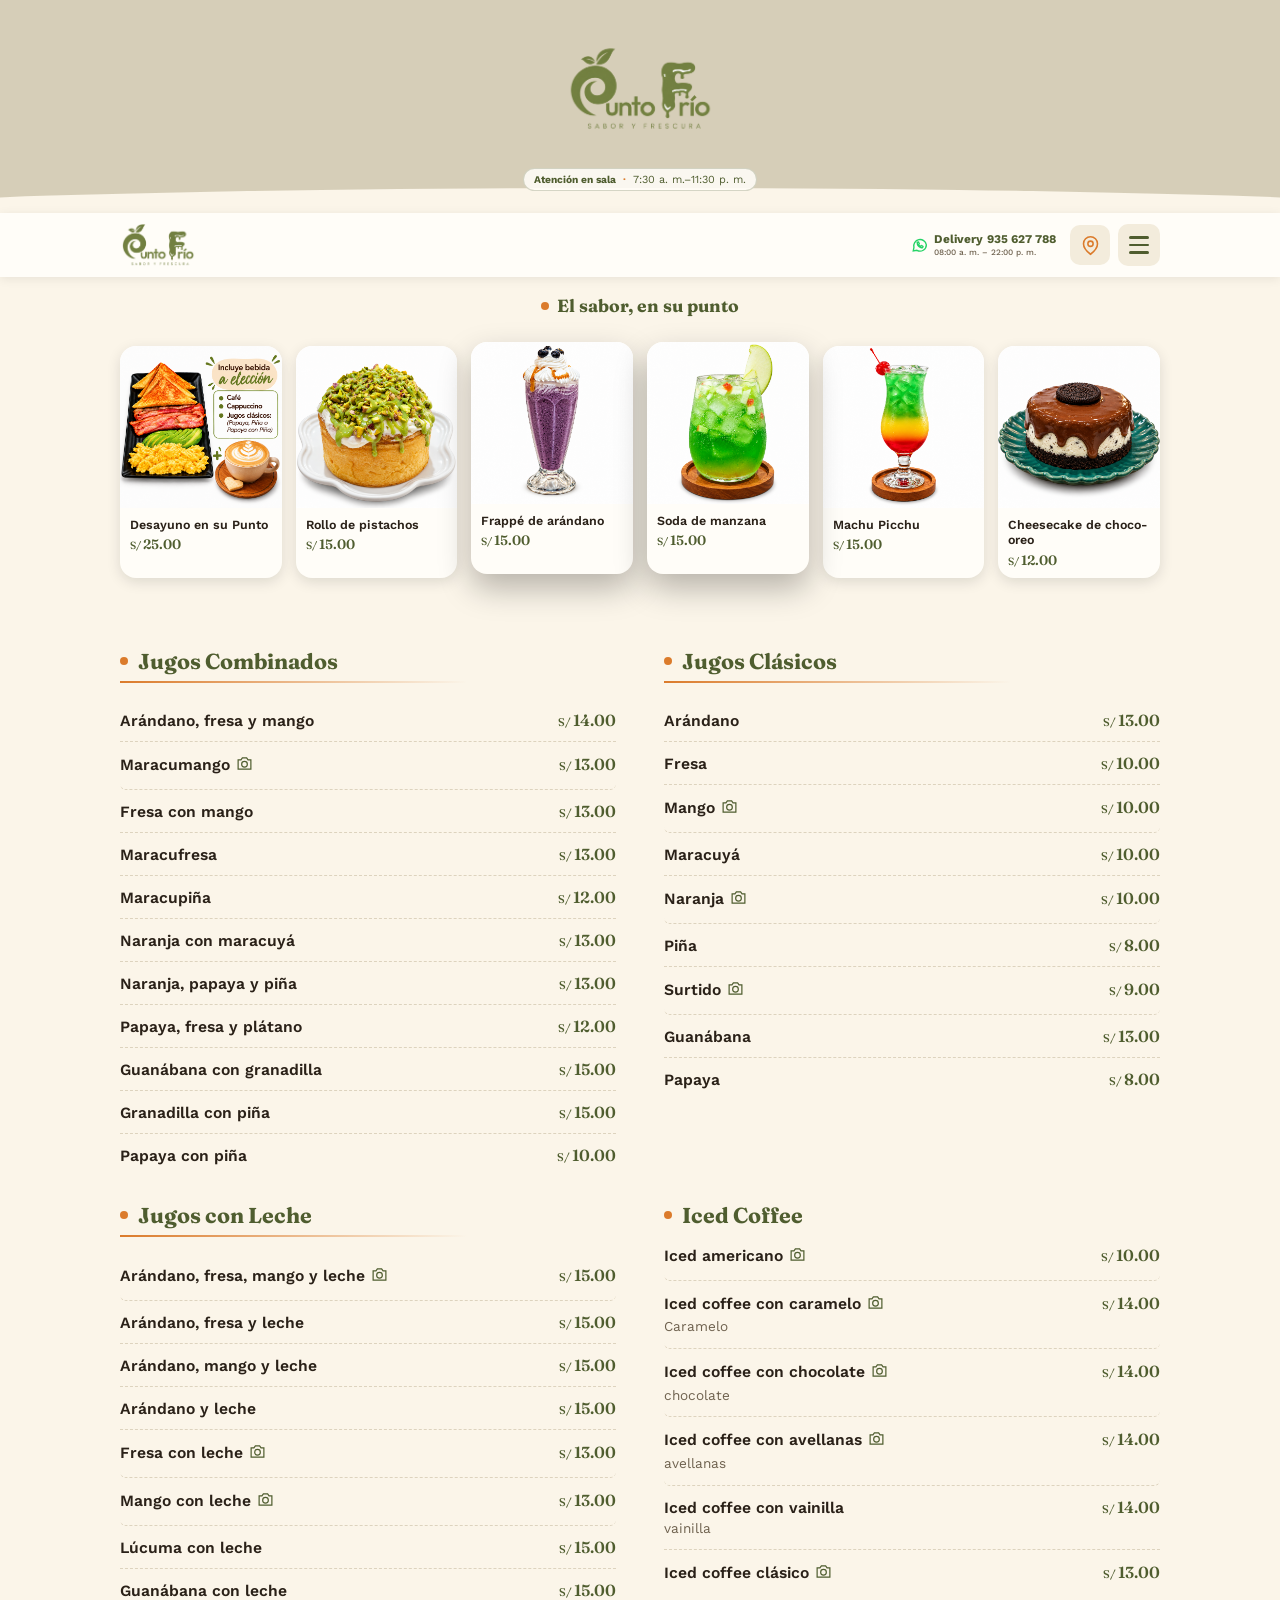
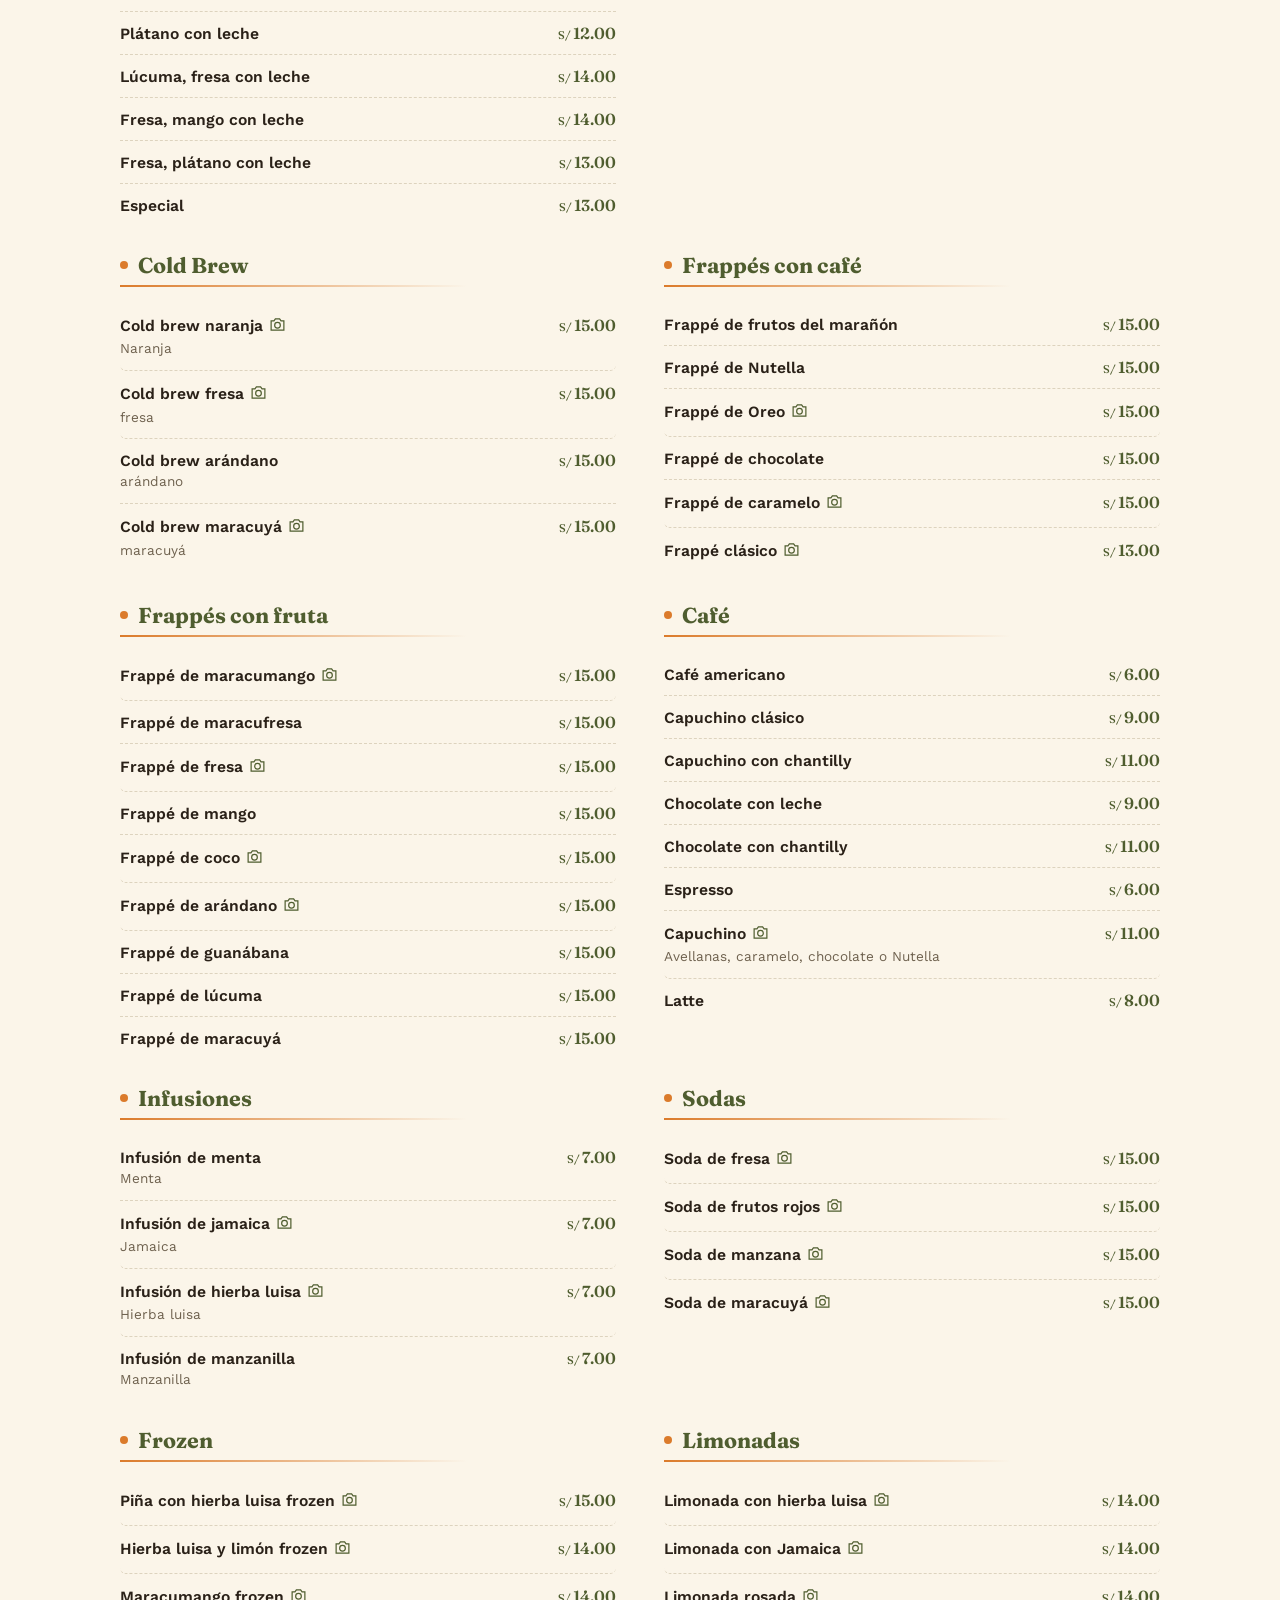
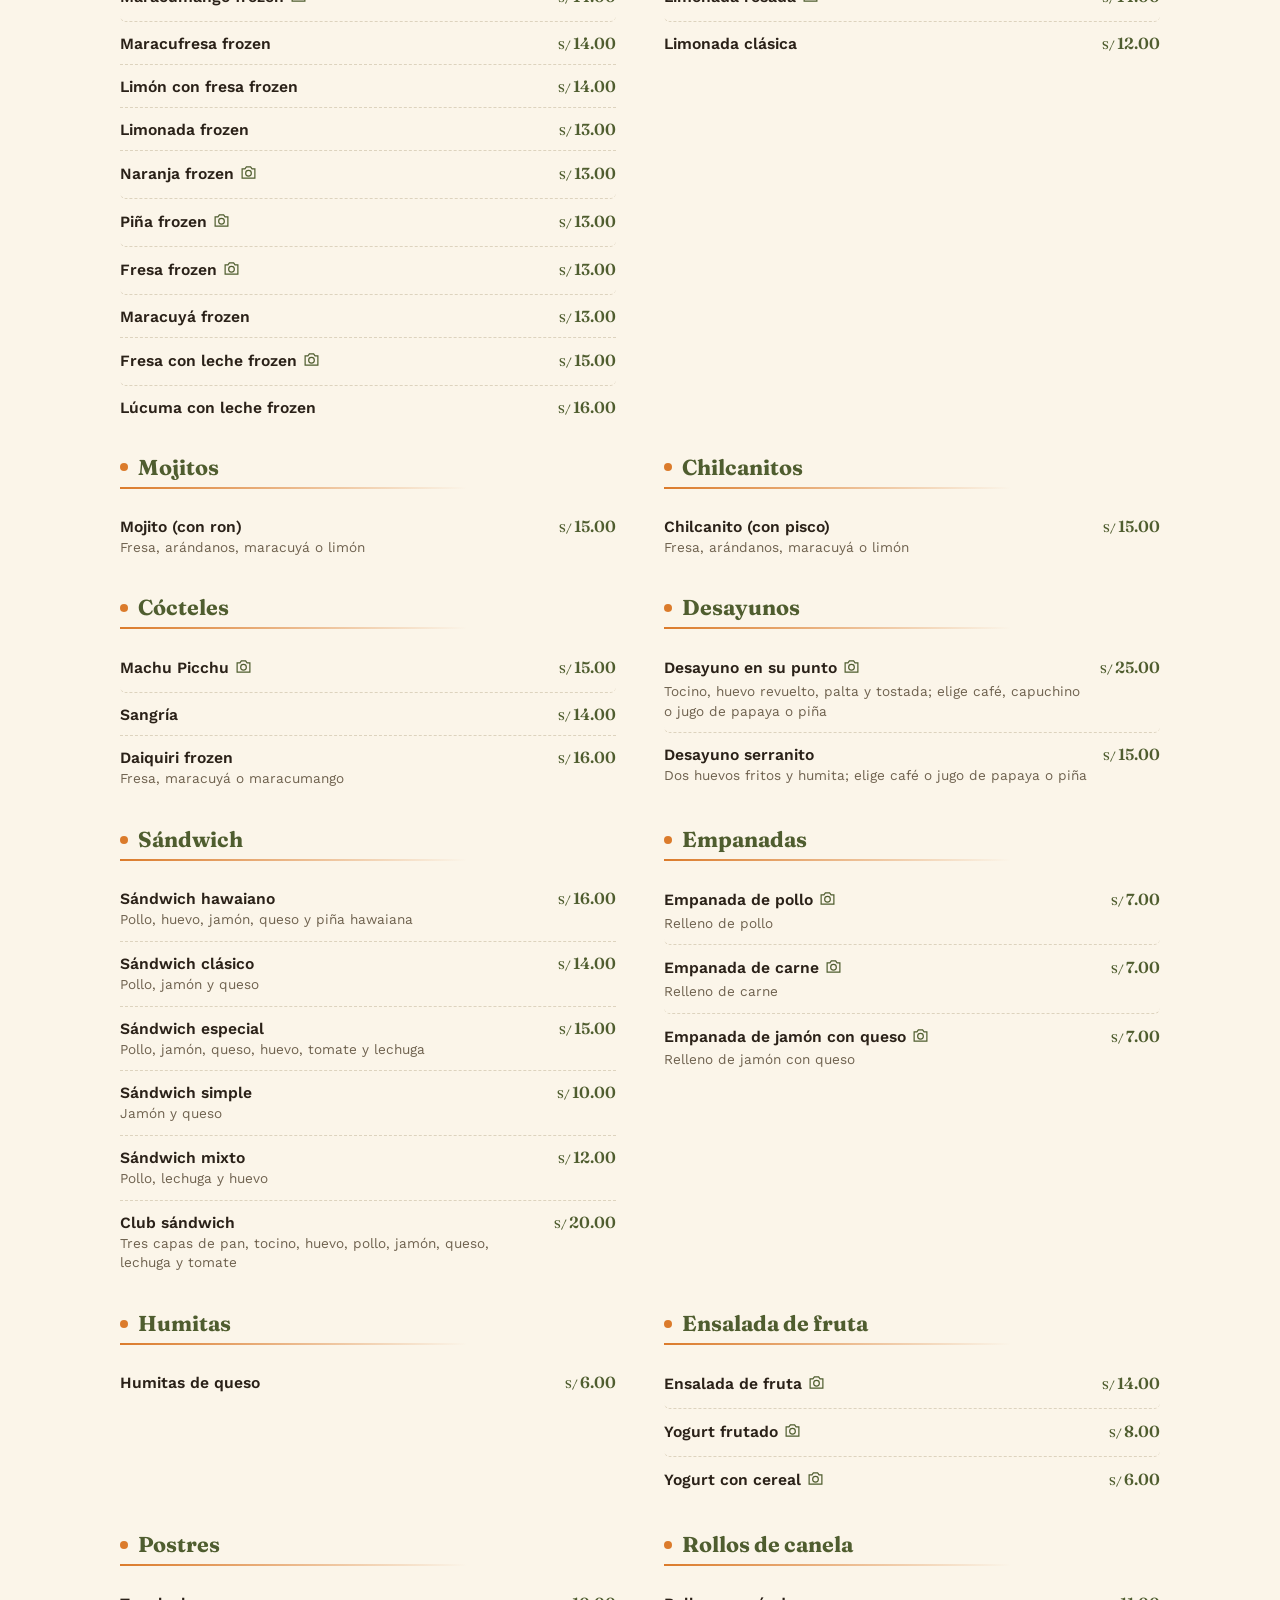
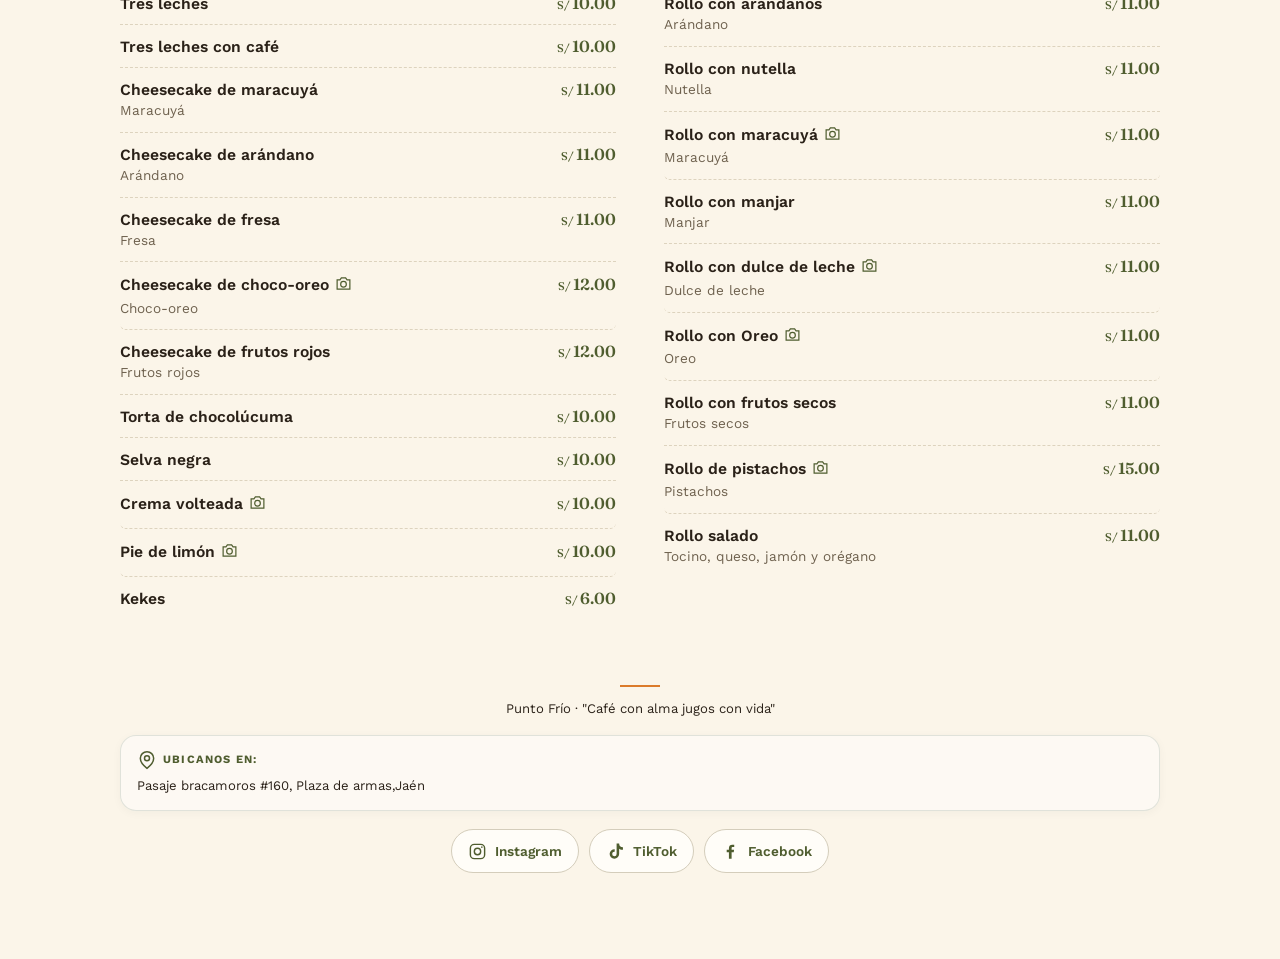
==== index.html @ b10b231e "cambios yogurt" ====
<!DOCTYPE html>
<html lang="es">
<head>
<meta charset="UTF-8">
<meta name="viewport" content="width=device-width, initial-scale=1.0">
<title>Punto Frío — Menú</title>
<link rel="preconnect" href="https://fonts.googleapis.com">
<link rel="preconnect" href="https://fonts.gstatic.com" crossorigin>
<link href="https://fonts.googleapis.com/css2?family=Fraunces:ital,opsz,wght@0,9..144,400;0,9..144,600;0,9..144,700;1,9..144,500&family=Work+Sans:wght@400;500;600;700&display=swap" rel="stylesheet">
<link rel="stylesheet" href="menu.css">
</head>
<body>

<!-- <div class="seasonal-ribbon" id="seasonalRibbon" role="status" hidden>
  <span>Octubre morado</span>
  <span>Sabores para compartir</span>
</div> -->

<div class="hero">
  <div class="hero-brand">
    <img src="LogoPuntoFrio.png" alt="Punto Frío - Sabor y frescura" style="width:min(150px,64vw);height:auto;object-fit:contain;border-radius:0;border:0;box-shadow:none;">
  </div>
  <div class="hero-meta">
    <p class="store-hours"><span class="store-hours-label">Atenci&oacute;n en sala</span><span>7:30 a. m.&ndash;11:30 p. m.</span></p>
  </div>
</div>

<div class="topbar">
  <div class="brand">
    <img src="LogoPuntoFrio.png" alt="Punto Frío" style="width:76px;height:44px;object-fit:cover;object-position:center 52%;border-radius:0;border:0;">
    
  </div>
  <div class="topbar-contact" aria-label="Contacto y ubicaci&oacute;n">
    <a class="topbar-delivery" href="https://wa.me/51935627788" target="_blank" rel="noopener noreferrer" aria-label="Contactar a Punto Fr&iacute;o por WhatsApp para delivery">
      <svg class="whatsapp-icon" viewBox="0 0 24 24" fill="none" stroke="currentColor" stroke-width="1.8" aria-hidden="true" focusable="false"><path d="M20.5 11.7a8.5 8.5 0 0 1-12.6 7.4L3 20l.9-4.7a8.5 8.5 0 1 1 16.6-3.6Z"/><path d="M8.5 8.5c.3-.6.6-.6.9-.6h.4c.2 0 .4.1.5.4l.7 1.6c.1.2.1.4-.1.6l-.5.6c-.2.2-.2.4 0 .7.5.8 1.1 1.4 1.9 1.9.2.1.4.1.6-.1l.7-.8c.2-.2.4-.2.6-.1l1.5.7c.3.1.4.3.4.5 0 .4-.2 1-.6 1.3-.4.4-1 .6-1.6.5-1-.1-2.2-.7-3.4-1.7-1-.9-1.8-2.1-2-3.1-.2-.9 0-1.8.4-2.4Z"/></svg>
      <span class="topbar-delivery-info">
        <span class="topbar-delivery-line">
          <span class="topbar-delivery-prefix">Delivery</span>
          <span>935 627 788</span>
        </span>
        <span class="topbar-delivery-hours">08:00 a. m. &ndash; 22:00 p. m.</span>
      </span>
    </a>
    <a class="topbar-location" href="https://maps.app.goo.gl/sq9azFtNWfjnHmBv8" target="_blank" rel="noopener noreferrer" aria-label="Abrir ubicaci&oacute;n de Punto Fr&iacute;o en Google Maps" title="Ver ubicaci&oacute;n">
      <svg viewBox="0 0 24 24" fill="none" stroke="currentColor" stroke-width="1.8" aria-hidden="true" focusable="false"><path d="M20 10c0 6-8 12-8 12S4 16 4 10a8 8 0 1 1 16 0Z"/><circle cx="12" cy="10" r="3"/></svg>
    </a>
  </div>
  <button class="hamburger" id="hamburgerBtn" aria-label="Abrir menú de categorías" aria-expanded="false" aria-controls="menuDrawer">
    <span></span><span></span><span></span>
  </button>
</div>

<div class="menu-overlay" id="menuOverlay"></div>

<aside class="menu-drawer" id="menuDrawer" role="dialog" aria-modal="true" aria-label="Categorías" inert>
  <div class="menu-drawer-head">
    <span>Categorías</span>
    <button id="closeDrawerBtn" aria-label="Cerrar menú">&times;</button>
  </div>
  <nav id="catnav">
    <div class="group-label">Bebidas</div>
    <a href="#jugos-combinados">Jugos Combinados</a>
    <a href="#jugos-clasicos">Jugos Clásicos</a>
    <a href="#jugos-leche">Jugos con Leche</a>
    <a href="#iced-coffee">Iced Coffee</a>
    <a href="#cold-brew">Cold Brew</a>
    <a href="#frappes-cafe">Frappés con café</a>
    <a href="#frappes-fruta">Frappés con fruta</a>
    <a href="#cafe">Café</a>
    <a href="#infusiones">Infusiones</a>
    <a href="#sodas">Sodas</a>
    <a href="#frozen">Frozen</a>
    <a href="#limonadas">Limonadas</a>
    <a href="#mojitos">Mojitos</a>
    <a href="#chilcanitos">Chilcanitos</a>
    <a href="#cocteles">Cócteles</a>
    <div class="group-label">Comida</div>
    <a href="#desayunos">Desayunos</a>
    <a href="#sandwich">Sándwich</a>
    <a href="#empanadas">Empanadas</a>
    <a href="#humitas">Humitas</a>
    <a href="#ensaladas">Ensalada de fruta</a>
    <div class="group-label">Dulces</div>
    <a href="#postres">Postres</a>
    <a href="#rollos">Rollos de canela</a>
  </nav>
</aside>
<!-- Carrusel -->
<section class="carousel-section" aria-label="Recomendados">
  <h2>El sabor, en su punto</h2>
  <div class="carousel">
    <div class="carousel-track" id="recoTrack">
      <!-- Desayunos -->
      <a class="carousel-card" href="#desayunos">
        <img src="./img/desayuno/desayuno_punto.png" alt="Desayuno en su Punto">
        <div class="carousel-card-info">
          <div class="carousel-card-name">Desayuno en su Punto</div>
          <div class="carousel-card-price">25.00</div>
        </div>
      </a>
      <!-- Rollos -->
      <a class="carousel-card" href="#rollos">
        <img src="./img/rollos/rollito_pistacho.png" alt="Rollo de pistachos">
        <div class="carousel-card-info">
          <div class="carousel-card-name">Rollo de pistachos</div>
          <div class="carousel-card-price">15.00</div>
        </div>
      </a>
      <!-- Frappes -->
      <a class="carousel-card" href="#frappes-fruta">
        <img src="./img/frappe_fruta/frappe_arandano.png" alt="Frappé de arándano">
        <div class="carousel-card-info">
          <div class="carousel-card-name">Frappé de arándano</div>
          <div class="carousel-card-price">15.00</div>
        </div>
      </a>
      <!-- Sodas -->
      <a class="carousel-card" href="#sodas">
        <img src="./img/sodas/soda_manzana.png" alt="Soda de manzana">
        <div class="carousel-card-info">
          <div class="carousel-card-name">Soda de manzana</div>
          <div class="carousel-card-price">15.00</div>
        </div>
      </a>

      <!-- Cocteles -->
      <a class="carousel-card" href="#cocteles">
        <img src="./img/cocteles/machu_picchu.png" alt="Machu Picchu">
        <div class="carousel-card-info">
          <div class="carousel-card-name">Machu Picchu</div>
          <div class="carousel-card-price">15.00</div>
        </div>
      </a>
      <!-- Hamburguesas -->
      <!-- <a class="carousel-card" href="#hamburguesas">
        <img src="./img/hamburguesas/hamburguesa_royal.png" alt="Hamburguesa Royal">
        <div class="carousel-card-info">
          <div class="carousel-card-name">Hamburguesa Royal</div>
          <div class="carousel-card-price">12.00</div>
        </div>
      </a> -->
      <!-- Postres -->
      <a class="carousel-card" href="#postres">
        <img src="./img/postres/cheesecake_choco_oreo.png" alt="Cheesecake de choco-oreo">
        <div class="carousel-card-info">
          <div class="carousel-card-name">Cheesecake de choco-oreo</div>
          <div class="carousel-card-price">12.00</div>
        </div>
      </a>
    </div>
    <div class="carousel-dots" id="recoDots"></div>
  </div>
</section>

<main>

<section class="category" id="jugos-combinados">
  <h2>Jugos Combinados</h2>
  <div class="divider"></div>
  <div class="item">
    <div class="item-info"><div class="item-name">Arándano, fresa y mango</div></div>
    <div class="item-price">14.00</div>
  </div>
  <div class="item item-preview" data-images="img/jugos_combinados/maracumango.png">
    <div class="item-info"><div class="item-name">Maracumango</div></div>
    <div class="item-price">13.00</div>
  </div>
  <div class="item">
    <div class="item-info"><div class="item-name">Fresa con mango</div></div>
    <div class="item-price">13.00</div>
  </div>
  <div class="item">
    <div class="item-info"><div class="item-name">Maracufresa</div></div>
    <div class="item-price">13.00</div>
  </div>
  <div class="item">
    <div class="item-info"><div class="item-name">Maracupiña</div></div>
    <div class="item-price">12.00</div>
  </div>
  <div class="item">
    <div class="item-info"><div class="item-name">Naranja con maracuyá</div></div>
    <div class="item-price">13.00</div>
  </div>
  <div class="item">
    <div class="item-info"><div class="item-name">Naranja, papaya y piña</div></div>
    <div class="item-price">13.00</div>
  </div>
  <div class="item">
    <div class="item-info"><div class="item-name">Papaya, fresa y plátano</div></div>
    <div class="item-price">12.00</div>
  </div>
  <div class="item">
    <div class="item-info"><div class="item-name">Guanábana con granadilla</div></div>
    <div class="item-price">15.00</div>
  </div>
  <div class="item">
    <div class="item-info"><div class="item-name">Granadilla con piña</div></div>
    <div class="item-price">15.00</div>
  </div>
  <div class="item">
    <div class="item-info"><div class="item-name">Papaya con piña</div></div>
    <div class="item-price">10.00</div>
  </div>
</section>

<section class="category" id="jugos-clasicos">
  <h2>Jugos Clásicos</h2>
  <div class="divider"></div>
  <div class="item">
    <div class="item-info"><div class="item-name">Arándano</div></div>
    <div class="item-price">13.00</div>
  </div>
  <div class="item">
    <div class="item-info"><div class="item-name">Fresa</div></div>
    <div class="item-price">10.00</div>
  </div>
  <div class="item item-preview" data-images="img/jugos_clasicos/mango.png">
    <div class="item-info"><div class="item-name">Mango</div></div>
    <div class="item-price">10.00</div>
  </div>
  <div class="item">
    <div class="item-info"><div class="item-name">Maracuyá</div></div>
    <div class="item-price">10.00</div>
  </div>
  <div class="item item-preview" data-images="img/jugos_clasicos/naranja.png">
    <div class="item-info"><div class="item-name">Naranja</div></div>
    <div class="item-price">10.00</div>
  </div>
  <div class="item">
    <div class="item-info"><div class="item-name">Piña</div></div>
    <div class="item-price">8.00</div>
  </div>
  <div class="item item-preview" data-images="img/jugos_clasicos/surtido.png">
    <div class="item-info"><div class="item-name">Surtido</div></div>
    <div class="item-price">9.00</div>
  </div>
  <div class="item">
    <div class="item-info"><div class="item-name">Guanábana</div></div>
    <div class="item-price">13.00</div>
  </div>
  <div class="item">
    <div class="item-info"><div class="item-name">Papaya</div></div>
    <div class="item-price">8.00</div>
  </div>
</section>

<section class="category" id="jugos-leche">
  <h2>Jugos con Leche</h2>
  <div class="divider"></div>
  <div class="item item-preview" data-images="img/jugos_leche/arandano_fresa_mango_leche.png">
    <div class="item-info"><div class="item-name">Arándano, fresa, mango y leche</div></div>
    <div class="item-price">15.00</div>
  </div>
  <div class="item">
    <div class="item-info"><div class="item-name">Arándano, fresa y leche</div></div>
    <div class="item-price">15.00</div>
  </div>
  <div class="item">
    <div class="item-info"><div class="item-name">Arándano, mango y leche</div></div>
    <div class="item-price">15.00</div>
  </div>
  <div class="item">
    <div class="item-info"><div class="item-name">Arándano y leche</div></div>
    <div class="item-price">15.00</div>
  </div>
  <div class="item item-preview" data-images="img/jugos_leche/fresa_leche.png">
    <div class="item-info"><div class="item-name">Fresa con leche</div></div>
    <div class="item-price">13.00</div>
  </div>
  <div class="item item-preview" data-images="img/jugos_leche/mango_leche.png">
    <div class="item-info"><div class="item-name">Mango con leche</div></div>
    <div class="item-price">13.00</div>
  </div>
  <div class="item">
    <div class="item-info"><div class="item-name">Lúcuma con leche</div></div>
    <div class="item-price">15.00</div>
  </div>
  <div class="item">
    <div class="item-info"><div class="item-name">Guanábana con leche</div></div>
    <div class="item-price">15.00</div>
  </div>
  <div class="item">
    <div class="item-info"><div class="item-name">Plátano con leche</div></div>
    <div class="item-price">12.00</div>
  </div>
  <div class="item">
    <div class="item-info"><div class="item-name">Lúcuma, fresa con leche</div></div>
    <div class="item-price">14.00</div>
  </div>
  <div class="item">
    <div class="item-info"><div class="item-name">Fresa, mango con leche</div></div>
    <div class="item-price">14.00</div>
  </div>
  <div class="item">
    <div class="item-info"><div class="item-name">Fresa, plátano con leche</div></div>
    <div class="item-price">13.00</div>
  </div>
  <div class="item">
    <div class="item-info"><div class="item-name">Especial</div></div>
    <div class="item-price">13.00</div>
  </div>
</section>

<section class="category" id="iced-coffee">
  <h2>Iced Coffee</h2>
  <div class="item item-preview" data-images="img/iced_coffe/iced_americano.png">
    <div class="item-info"><div class="item-name">Iced americano</div></div>
    <div class="item-price">10.00</div>
  </div>
  <div class="item item-preview" data-images="img/iced_coffe/iced_caramelo.png">
    <div class="item-info"><div class="item-name">Iced coffee con caramelo</div><div class="item-desc">Caramelo</div></div>
    <div class="item-price">14.00</div>
  </div>
  <div class="item item-preview active" data-images="img/iced_coffe/iced_chocolate.png">
    <div class="item-info"><div class="item-name">Iced coffee con chocolate</div><div class="item-desc">chocolate</div></div>
    <div class="item-price">14.00</div>
  </div>
  <div class="item item-preview" data-images="img/iced_coffe/iced_coffe_avellanas.png">
    <div class="item-info"><div class="item-name">Iced coffee con avellanas</div><div class="item-desc">avellanas</div></div>
    <div class="item-price">14.00</div>
  </div>
  <div class="item">
    <div class="item-info"><div class="item-name">Iced coffee con vainilla</div><div class="item-desc">vainilla</div></div>
    <div class="item-price">14.00</div>
  </div>
  <div class="item item-preview" data-images="img/iced_coffe/iced_clasico.png">
    <div class="item-info"><div class="item-name">Iced coffee clásico</div></div>
    <div class="item-price">13.00</div>
  </div>
</section>

<section class="category" id="cold-brew">
  <h2>Cold Brew</h2>
  <div class="divider"></div>
  <div class="item item-preview" data-images="img/iced_coffe/cold_brew_naranja.png">
    <div class="item-info"><div class="item-name">Cold brew naranja</div><div class="item-desc">Naranja</div></div>
    <div class="item-price">15.00</div>
  </div>
  <div class="item item-preview" data-images="img/iced_coffe/cold_brew_fresa.png">
    <div class="item-info"><div class="item-name">Cold brew fresa</div><div class="item-desc">fresa</div></div>
    <div class="item-price">15.00</div>
  </div>
  <div class="item">
    <div class="item-info"><div class="item-name">Cold brew arándano</div><div class="item-desc">arándano</div></div>
    <div class="item-price">15.00</div>
  </div>
  <div class="item item-preview" data-images="img/iced_coffe/cold_brew_maracuya.png">
    <div class="item-info"><div class="item-name">Cold brew maracuyá</div><div class="item-desc">maracuyá</div></div>
    <div class="item-price">15.00</div>
  </div>
</section>

<section class="category" id="frappes-cafe">
  <h2>Frappés con café</h2>
  <div class="divider"></div>
  <div class="item">
    <div class="item-info"><div class="item-name">Frappé de frutos del marañón</div></div>
    <div class="item-price">15.00</div>
  </div>
  <div class="item">
    <div class="item-info"><div class="item-name">Frappé de Nutella</div></div>
    <div class="item-price">15.00</div>
  </div>
  <div class="item item-preview" data-images="img/frappe_cafe/frappe_oreo.png">
    <div class="item-info"><div class="item-name">Frappé de Oreo</div></div>
    <div class="item-price">15.00</div>
  </div>
  <div class="item">
    <div class="item-info"><div class="item-name">Frappé de chocolate</div></div>
    <div class="item-price">15.00</div>
  </div>
  <div class="item item-preview" data-images="img/frappe_cafe/frappe_caramelo.png">
    <div class="item-info"><div class="item-name">Frappé de caramelo</div></div>
    <div class="item-price">15.00</div>
  </div>
  <div class="item item-preview" data-images="img/frappe_cafe/frappe_clasico.png">
    <div class="item-info"><div class="item-name">Frappé clásico</div></div>
    <div class="item-price">13.00</div>
  </div>
</section>

<section class="category" id="frappes-fruta">
  <h2>Frappés con fruta</h2>
  <div class="divider"></div>
  <div class="item item-preview" data-images="img/frappe_fruta/frappe_maracumango.png">
    <div class="item-info"><div class="item-name">Frappé de maracumango</div></div>
    <div class="item-price">15.00</div>
  </div>
  <div class="item">
    <div class="item-info"><div class="item-name">Frappé de maracufresa</div></div>
    <div class="item-price">15.00</div>
  </div>
  <div class="item item-preview" data-images="img/frappe_fruta/frappe_fresa.png">
    <div class="item-info"><div class="item-name">Frappé de fresa</div></div>
    <div class="item-price">15.00</div>
  </div>
  <div class="item">
    <div class="item-info"><div class="item-name">Frappé de mango</div></div>
    <div class="item-price">15.00</div>
  </div>
  <div class="item item-preview" data-images="img/frappe_fruta/frappe_coco.png">
    <div class="item-info"><div class="item-name">Frappé de coco</div></div>
    <div class="item-price">15.00</div>
  </div>
  <div class="item item-preview" data-images="img/frappe_fruta/frappe_arandano.png">
    <div class="item-info"><div class="item-name">Frappé de arándano</div></div>
    <div class="item-price">15.00</div>
  </div>
  <div class="item">
    <div class="item-info"><div class="item-name">Frappé de guanábana</div></div>
    <div class="item-price">15.00</div>
  </div>
  <div class="item">
    <div class="item-info"><div class="item-name">Frappé de lúcuma</div></div>
    <div class="item-price">15.00</div>
  </div>
  <div class="item">
    <div class="item-info"><div class="item-name">Frappé de maracuyá</div></div>
    <div class="item-price">15.00</div>
  </div>
</section>

<section class="category" id="cafe">
  <h2>Café</h2>
  <div class="divider"></div>
  <div class="item">
    <div class="item-info"><div class="item-name">Café americano</div></div>
    <div class="item-price">6.00</div>
  </div>
  <div class="item">
    <div class="item-info"><div class="item-name">Capuchino clásico</div></div>
    <div class="item-price">9.00</div>
  </div>
  <div class="item">
    <div class="item-info"><div class="item-name">Capuchino con chantilly</div></div>
    <div class="item-price">11.00</div>
  </div>
  <div class="item">
    <div class="item-info"><div class="item-name">Chocolate con leche</div></div>
    <div class="item-price">9.00</div>
  </div>
  <div class="item">
    <div class="item-info"><div class="item-name">Chocolate con chantilly</div></div>
    <div class="item-price">11.00</div>
  </div>
  <div class="item">
    <div class="item-info"><div class="item-name">Espresso</div></div>
    <div class="item-price">6.00</div>
  </div>
  <div class="item item-preview" data-images="img/cafes/capuchino.png">
    <div class="item-info"><div class="item-name">Capuchino</div><div class="item-desc">Avellanas, caramelo, chocolate o Nutella</div></div>
    <div class="item-price">11.00</div>
  </div>
  <div class="item">
    <div class="item-info"><div class="item-name">Latte</div></div>
    <div class="item-price">8.00</div>
  </div>
</section>

<section class="category" id="infusiones">
  <h2>Infusiones</h2>
  <div class="divider"></div>
  <div class="item">
    <div class="item-info"><div class="item-name">Infusión de menta</div><div class="item-desc">Menta</div></div>
    <div class="item-price">7.00</div>
  </div>
  <div class="item item-preview" data-images="img/infusiones/infusion_jamaica.png">
    <div class="item-info"><div class="item-name">Infusión de jamaica</div><div class="item-desc">Jamaica</div></div>
    <div class="item-price">7.00</div>
  </div>
  <div class="item item-preview" data-images="img/infusiones/infusion_hierba_luisa.png">
    <div class="item-info"><div class="item-name">Infusión de hierba luisa</div><div class="item-desc">Hierba luisa</div></div>
    <div class="item-price">7.00</div>
  </div>
  <div class="item">
    <div class="item-info"><div class="item-name">Infusión de manzanilla</div><div class="item-desc">Manzanilla</div></div>
    <div class="item-price">7.00</div>
  </div>
  <!-- <div class="item">
    <div class="item-info"><div class="item-name">Infusión de mate de coca</div><div class="item-desc">Mate de coca</div></div>
    <div class="item-price">7.00</div>
  </div> -->
</section>

<section class="category" id="sodas">
  <h2>Sodas</h2>
  <div class="divider"></div>
  <div class="item item-preview" data-images="img/sodas/soda_fresa.png">
    <div class="item-info"><div class="item-name">Soda de fresa</div></div>
    <div class="item-price">15.00</div>
  </div>
  <div class="item item-preview" data-images="img/sodas/soda_frutos_rojos.png">
    <div class="item-info"><div class="item-name">Soda de frutos rojos</div></div>
    <div class="item-price">15.00</div>
  </div>
  <div class="item item-preview" data-images="img/sodas/soda_manzana.png">
    <div class="item-info"><div class="item-name">Soda de manzana</div></div>
    <div class="item-price">15.00</div>
  </div>
  <div class="item item-preview" data-images="img/sodas/soda_maracuya.png">
    <div class="item-info"><div class="item-name">Soda de maracuyá</div></div>
    <div class="item-price">15.00</div>
  </div>
</section>

<section class="category" id="frozen">
  <h2>Frozen</h2>
  <div class="divider"></div>
  <div class="item item-preview" data-images="img/frozen/frozen_pina_hierbal.png">
    <div class="item-info"><div class="item-name">Piña con hierba luisa frozen</div></div>
    <div class="item-price">15.00</div>
  </div>
  <div class="item item-preview" data-images="img/frozen/frozen_huierbal_limon.png">
    <div class="item-info"><div class="item-name">Hierba luisa y limón frozen</div></div>
    <div class="item-price">14.00</div>
  </div>
  <div class="item item-preview" data-images="img/frozen/frozen_maracumango.png">
    <div class="item-info"><div class="item-name">Maracumango frozen</div></div>
    <div class="item-price">14.00</div>
  </div>
  <div class="item">
    <div class="item-info"><div class="item-name">Maracufresa frozen</div></div>
    <div class="item-price">14.00</div>
  </div>
  <div class="item">
    <div class="item-info"><div class="item-name">Limón con fresa frozen</div></div>
    <div class="item-price">14.00</div>
  </div>
  <div class="item">
    <div class="item-info"><div class="item-name">Limonada frozen</div></div>
    <div class="item-price">13.00</div>
  </div>
  <div class="item item-preview" data-images="img/frozen/frozen_naranja.png">
    <div class="item-info"><div class="item-name">Naranja frozen</div></div>
    <div class="item-price">13.00</div>
  </div>
  <div class="item item-preview" data-images="img/frozen/frozen_pina.png">
    <div class="item-info"><div class="item-name">Piña frozen</div></div>
    <div class="item-price">13.00</div>
  </div>
  <div class="item item-preview" data-images="img/frozen/frozen_fresa.png">
    <div class="item-info"><div class="item-name">Fresa frozen</div></div>
    <div class="item-price">13.00</div>
  </div>
  <div class="item">
    <div class="item-info"><div class="item-name">Maracuyá frozen</div></div>
    <div class="item-price">13.00</div>
  </div>
  <div class="item item-preview" data-images="img/frozen/frozen_fresa_leche.png">
    <div class="item-info"><div class="item-name">Fresa con leche frozen</div></div>
    <div class="item-price">15.00</div>
  </div>
  <div class="item">
    <div class="item-info"><div class="item-name">Lúcuma con leche frozen</div></div>
    <div class="item-price">16.00</div>
  </div>
</section>

<section class="category" id="limonadas">
  <h2>Limonadas</h2>
  <div class="divider"></div>
  <div class="item item-preview" data-images="img/limonadas/limonada_hierbal.png">
    <div class="item-info"><div class="item-name">Limonada con hierba luisa</div></div>
    <div class="item-price">14.00</div>
  </div>
  <div class="item item-preview" data-images="img/limonadas/limonada_jamaica.png">
    <div class="item-info"><div class="item-name">Limonada con Jamaica</div></div>
    <div class="item-price">14.00</div>
  </div>
  <div class="item item-preview" data-images="img/limonadas/limonada_rosa.png">
    <div class="item-info"><div class="item-name">Limonada rosada</div></div>
    <div class="item-price">14.00</div>
  </div>
  <div class="item">
    <div class="item-info"><div class="item-name">Limonada clásica</div></div>
    <div class="item-price">12.00</div>
  </div>
</section>

<section class="category" id="mojitos">
  <h2>Mojitos</h2>
  <div class="divider"></div>
  <div class="item">
    <div class="item-info"><div class="item-name">Mojito (con ron)</div><div class="item-desc">Fresa, arándanos, maracuyá o limón</div></div>
    <div class="item-price">15.00</div>
  </div>
</section>

<section class="category" id="chilcanitos">
  <h2>Chilcanitos</h2>
  <div class="divider"></div>
  <div class="item">
    <div class="item-info"><div class="item-name">Chilcanito (con pisco)</div><div class="item-desc">Fresa, arándanos, maracuyá o limón</div></div>
    <div class="item-price">15.00</div>
  </div>
</section>

<section class="category" id="cocteles">
  <h2>Cócteles</h2>
  <div class="divider"></div>
  <div class="item item-preview" data-images="img/cocteles/machu_picchu.png">
    <div class="item-info"><div class="item-name">Machu Picchu</div></div>
    <div class="item-price">15.00</div>
  </div>
  <div class="item">
    <div class="item-info"><div class="item-name">Sangría</div></div>
    <div class="item-price">14.00</div>
  </div>
  <div class="item">
    <div class="item-info"><div class="item-name">Daiquiri frozen</div><div class="item-desc">Fresa, maracuyá o maracumango</div></div>
    <div class="item-price">16.00</div>
  </div>
</section>

<section class="category" id="desayunos">
  <h2>Desayunos</h2>
  <div class="divider"></div>
  <div class="item item-preview" data-images="img/desayuno/desayuno_punto.png">
    <div class="item-info"><div class="item-name">Desayuno en su punto</div><div class="item-desc">Tocino, huevo revuelto, palta y tostada; elige café, capuchino o jugo de papaya o piña</div></div>
    <div class="item-price">25.00</div>
  </div>
  <div class="item">
    <div class="item-info"><div class="item-name">Desayuno serranito</div><div class="item-desc">Dos huevos fritos y humita; elige café o jugo de papaya o piña</div></div>
    <div class="item-price">15.00</div>
  </div>
</section>

<section class="category" id="sandwich">
  <h2>Sándwich</h2>
  <div class="divider"></div>
  <div class="item">
    <div class="item-info"><div class="item-name">Sándwich hawaiano</div><div class="item-desc">Pollo, huevo, jamón, queso y piña hawaiana</div></div>
    <div class="item-price">16.00</div>
  </div>
  <div class="item">
    <div class="item-info"><div class="item-name">Sándwich clásico</div><div class="item-desc">Pollo, jamón y queso</div></div>
    <div class="item-price">14.00</div>
  </div>
  <div class="item">
    <div class="item-info"><div class="item-name">Sándwich especial</div><div class="item-desc">Pollo, jamón, queso, huevo, tomate y lechuga</div></div>
    <div class="item-price">15.00</div>
  </div>
  <div class="item">
    <div class="item-info"><div class="item-name">Sándwich simple</div><div class="item-desc">Jamón y queso</div></div>
    <div class="item-price">10.00</div>
  </div>
  <div class="item">
    <div class="item-info"><div class="item-name">Sándwich mixto</div><div class="item-desc">Pollo, lechuga y huevo</div></div>
    <div class="item-price">12.00</div>
  </div>
  <div class="item">
    <div class="item-info"><div class="item-name">Club sándwich</div><div class="item-desc">Tres capas de pan, tocino, huevo, pollo, jamón, queso, lechuga y tomate</div></div>
    <div class="item-price">20.00</div>
  </div>
</section>

<section class="category" id="empanadas">
  <h2>Empanadas</h2>
  <div class="divider"></div>
  <div class="item item-preview" data-images="img/empanadas/empanada_pollo.png">
    <div class="item-info"><div class="item-name">Empanada de pollo</div><div class="item-desc">Relleno de pollo</div></div>
    <div class="item-price">7.00</div>
  </div>
  <div class="item item-preview" data-images="img/empanadas/empanada_carne.png">
    <div class="item-info"><div class="item-name">Empanada de carne</div><div class="item-desc">Relleno de carne</div></div>
    <div class="item-price">7.00</div>
  </div>
  <div class="item item-preview" data-images="img/empanadas/empanada_jamon_queso.png">
    <div class="item-info"><div class="item-name">Empanada de jamón con queso</div><div class="item-desc">Relleno de jamón con queso</div></div>
    <div class="item-price">7.00</div>
  </div>
</section>

<section class="category" id="humitas">
  <h2>Humitas</h2>
  <div class="divider"></div>
  <div class="item">
    <div class="item-info"><div class="item-name">Humitas de queso</div></div>
    <div class="item-price">6.00</div>
  </div>
</section>

<section class="category" id="ensaladas">
  <h2>Ensalada de fruta</h2>
  <div class="divider"></div>
  <div class="item item-preview" data-images="img/ensalada_fruta/ensalada_fruta_fresa.png, img/ensalada_fruta/ensalada_fruta_lucuma.png" data-image-descriptions="Ensalada de fruta de fresa|Ensalada de fruta de lúcuma">
    <div class="item-info"><div class="item-name">Ensalada de fruta</div></div>
    <div class="item-price">14.00</div>
  </div>
  <div class="item item-preview" data-images="img/ensalada_fruta/yogurt_frutado_fresa.png">
    <div class="item-info"><div class="item-name">Yogurt frutado</div></div>
    <div class="item-price">8.00</div>
  </div>
  <div class="item item-preview" data-images="img/ensalada_fruta/yogurt_cereal.png">
    <div class="item-info"><div class="item-name">Yogurt con cereal</div></div>
    <div class="item-price">6.00</div>
  </div>
</section>

<section class="category" id="postres">
  <h2>Postres</h2>
  <div class="divider"></div>
  <div class="item">
    <div class="item-info"><div class="item-name">Tres leches</div></div>
    <div class="item-price">10.00</div>
  </div>
  <div class="item">
    <div class="item-info"><div class="item-name">Tres leches con café</div></div>
    <div class="item-price">10.00</div>
  </div>
  <div class="item">
    <div class="item-info"><div class="item-name">Cheesecake de maracuyá</div><div class="item-desc">Maracuyá</div></div>
    <div class="item-price">11.00</div>
  </div>
  <div class="item">
    <div class="item-info"><div class="item-name">Cheesecake de arándano</div><div class="item-desc">Arándano</div></div>
    <div class="item-price">11.00</div>
  </div>
  <div class="item">
    <div class="item-info"><div class="item-name">Cheesecake de fresa</div><div class="item-desc">Fresa</div></div>
    <div class="item-price">11.00</div>
  </div>
  <div class="item item-preview" data-images="img/postres/cheesecake_choco_oreo.png">
    <div class="item-info"><div class="item-name">Cheesecake de choco-oreo</div><div class="item-desc">Choco-oreo</div></div>
    <div class="item-price">12.00</div>
  </div>
  <div class="item">
    <div class="item-info"><div class="item-name">Cheesecake de frutos rojos</div><div class="item-desc">Frutos rojos</div></div>
    <div class="item-price">12.00</div>
  </div>
  <div class="item">
    <div class="item-info"><div class="item-name">Torta de chocolúcuma</div></div>
    <div class="item-price">10.00</div>
  </div>
  <div class="item">
    <div class="item-info"><div class="item-name">Selva negra</div></div>
    <div class="item-price">10.00</div>
  </div>
  <div class="item item-preview" data-images="img/postres/crema_volteada.png">
    <div class="item-info"><div class="item-name">Crema volteada</div></div>
    <div class="item-price">10.00</div>
  </div>
  <div class="item item-preview" data-images="img/postres/pie_limon.png">
    <div class="item-info"><div class="item-name">Pie de limón</div></div>
    <div class="item-price">10.00</div>
  </div>
  <div class="item">
    <div class="item-info"><div class="item-name">Kekes</div></div>
    <div class="item-price">6.00</div>
  </div>
</section>

<section class="category" id="rollos">
  <h2>Rollos de canela</h2>
  <div class="divider"></div>
  <div class="item">
    <div class="item-info"><div class="item-name">Rollo con arándanos</div><div class="item-desc">Arándano</div></div>
    <div class="item-price">11.00</div>
  </div>
  <div class="item">
    <div class="item-info"><div class="item-name">Rollo con nutella</div><div class="item-desc">Nutella</div></div>
    <div class="item-price">11.00</div>
  </div>
  <div class="item item-preview" data-images="img/rollos/rollito_maracuya.png">
    <div class="item-info"><div class="item-name">Rollo con maracuyá</div><div class="item-desc">Maracuyá</div></div>
    <div class="item-price">11.00</div>
  </div>
  <div class="item">
    <div class="item-info"><div class="item-name">Rollo con manjar</div><div class="item-desc">Manjar</div></div>
    <div class="item-price">11.00</div>
  </div>
  <div class="item item-preview" data-images="img/rollos/rollito_dulcel.png">
    <div class="item-info"><div class="item-name">Rollo con dulce de leche</div><div class="item-desc">Dulce de leche</div></div>
    <div class="item-price">11.00</div>
  </div>
  <div class="item item-preview" data-images="img/rollos/rollito_oreo.png">
    <div class="item-info"><div class="item-name">Rollo con Oreo</div><div class="item-desc">Oreo</div></div>
    <div class="item-price">11.00</div>
  </div>
  <div class="item">
    <div class="item-info"><div class="item-name">Rollo con frutos secos</div><div class="item-desc">Frutos secos</div></div>
    <div class="item-price">11.00</div>
  </div>
  <div class="item item-preview" data-images="img/rollos/rollito_pistacho.png">
    <div class="item-info"><div class="item-name">Rollo de pistachos</div><div class="item-desc">Pistachos</div></div>
    <div class="item-price">15.00</div>
  </div>
  <div class="item">
    <div class="item-info"><div class="item-name">Rollo salado</div><div class="item-desc">Tocino, queso, jamón y orégano</div></div>
    <div class="item-price">11.00</div>
  </div>
</section>

</main>

<footer>
  <div class="fline"></div>
  <!-- <p class="footer-intro">Punto Frío ·  "Ponle un punto fresco a tu día"</p> -->
    <p class="footer-intro">Punto Frío ·  "Café con alma jugos con vida"</p>
  <div class="store-locations" aria-label="Direcciones de los locales">
    <a class="store-card" href="https://maps.app.goo.gl/sq9azFtNWfjnHmBv8" target="_blank" rel="noopener noreferrer" aria-label="Ver ubicación de Pasaje bracamoros 160, Jaén, Peru, 06801 en Google Maps (abre en otra pestaña)">
      <span class="store-label"><svg viewBox="0 0 24 24" fill="none" stroke="currentColor" stroke-width="1.8" aria-hidden="true" focusable="false"><path d="M20 10c0 6-8 12-8 12S4 16 4 10a8 8 0 1 1 16 0Z"/><circle cx="12" cy="10" r="3"/></svg>UBICANOS EN:</span>
      <p>Pasaje bracamoros #160, Plaza de armas,Jaén </p>
    </a>
  </div>
  <nav class="social-links" aria-label="Redes sociales">
    <!-- <a href="https://wa.me/51935627788" target="_blank" rel="noopener noreferrer" aria-label="Contactar a Punto Frío para delivery por WhatsApp (abre en otra pestaña)">
      <svg viewBox="0 0 24 24" fill="none" stroke="currentColor" stroke-width="1.8" aria-hidden="true" focusable="false"><path d="M20.5 11.7a8.5 8.5 0 0 1-12.6 7.4L3 20l.9-4.7a8.5 8.5 0 1 1 16.6-3.6Z"/><path d="M8.5 8.5c.3-.6.6-.6.9-.6h.4c.2 0 .4.1.5.4l.7 1.6c.1.2.1.4-.1.6l-.5.6c-.2.2-.2.4 0 .7.5.8 1.1 1.4 1.9 1.9.2.1.4.1.6-.1l.7-.8c.2-.2.4-.2.6-.1l1.5.7c.3.1.4.3.4.5 0 .4-.2 1-.6 1.3-.4.4-1 .6-1.6.5-1-.1-2.2-.7-3.4-1.7-1-.9-1.8-2.1-2-3.1-.2-.9 0-1.8.4-2.4Z"/></svg>
      <span>Delivery: 935 627 788</span>
    </a> -->
    <a href="https://www.instagram.com/puntofrio0/" target="_blank" rel="noopener noreferrer" aria-label="Instagram de Punto Frío (abre en otra pestaña)">
      <svg viewBox="0 0 24 24" fill="none" stroke="currentColor" stroke-width="1.8" aria-hidden="true" focusable="false"><rect x="3" y="3" width="18" height="18" rx="5"/><circle cx="12" cy="12" r="4"/><circle cx="17.5" cy="6.5" r="1" fill="currentColor" stroke="none"/></svg>
      <span>Instagram</span>
    </a>
    <a href="https://www.tiktok.com/@punto.frio.jan._.c" target="_blank" rel="noopener noreferrer" aria-label="TikTok de Punto Frío (abre en otra pestaña)">
      <svg viewBox="0 0 24 24" fill="currentColor" aria-hidden="true" focusable="false"><path d="M16.6 2h-3.2v13.2a2.8 2.8 0 1 1-2.4-2.8V9.1a6 6 0 1 0 5.6 6V8.4a8.2 8.2 0 0 0 4.8 1.5V6.7A4.8 4.8 0 0 1 16.6 2Z"/></svg>
      <span>TikTok</span>
    </a>
    <a href="https://www.facebook.com/profile.php?id=61569038903374" target="_blank" rel="noopener noreferrer" aria-label="Facebook de Punto Frío (abre en otra pestaña)">
      <svg viewBox="0 0 24 24" fill="currentColor" aria-hidden="true" focusable="false"><path d="M13.4 21v-8h2.7l.4-3.1h-3.1v-2c0-.9.3-1.5 1.6-1.5h1.7V3.6c-.3 0-1.3-.1-2.5-.1-2.5 0-4.2 1.5-4.2 4.3v2.1H7.2V13H10v8h3.4Z"/></svg>
      <span>Facebook</span>
    </a>
  </nav>
</footer>

<dialog class="product-sheet" id="productSheet" aria-labelledby="previewName" aria-describedby="previewDescription previewNote">
  <div class="sheet-handle" aria-hidden="true"></div>
  <button class="sheet-close" type="button" aria-label="Cerrar vista del producto" autofocus>&times;</button>
  <div class="preview-gallery" id="previewGallery" role="region" aria-label="Fotografías del producto" tabindex="0"></div>
  <div class="preview-dots" id="previewDots" aria-label="Elegir fotografía" hidden></div>
  <div class="preview-content">
    <p class="preview-category" id="previewCategory"></p>
    <div class="preview-heading"><h2 id="previewName"></h2><p class="preview-price" id="previewPrice"></p></div>
    <p id="previewDescription"></p>
    <p class="preview-note" id="previewNote">Imagen referencial</p>
  </div>
</dialog>
<script src="menu.js" defer></script>

</body>
</html>
---- menu.css ----
:root{
    --green-deep:#D6CEB8;
    --green:#D6CEB8;
    --olive-deep:#4F5D2F;
    --orange:#DB7B2B;
    --orange-light:#F0A15C;
    --cream:#FBF5E9;
    --cream-2:#F3ECDC;
    --ink:#2A2118;
    --paper:#FFFDF8;
  }
  *{box-sizing:border-box; margin:0; padding:0;}
  html{scroll-behavior:smooth;}
  body{
    background:var(--cream);
    color:var(--ink);
    font-family:'Work Sans', sans-serif;
    padding-bottom:60px;
  }
  .hero{
    background:radial-gradient(circle at 50% -10%, var(--green) 0%, var(--green-deep) 70%);
    color:var(--cream);
    text-align:center;
    padding:12px 16px 22px;
    position:relative;
    overflow:hidden;
  }
  .hero::after{
    content:"";
    position:absolute;
    bottom:-1px; left:0; right:0;
    height:26px;
    background:var(--cream);
    border-radius:50% 50% 0 0 / 100% 100% 0 0;
    transform:scaleX(1.3);
    z-index:0;
    pointer-events:none;
  }
  .hero img{
    width:118px; height:118px;
    border-radius:50%;
    border:3px solid var(--orange-light);
    box-shadow:0 6px 20px rgba(0,0,0,0.35);
    margin-bottom:4px;
  }
  .hero h1{
    font-family:'Fraunces', serif;
    font-weight:700;
    font-size:2rem;
    letter-spacing:0.5px;
  }
  .hero p.tag{
    font-size:0.85rem;
    letter-spacing:3px;
    text-transform:uppercase;
    color:var(--orange-light);
    margin-top:6px;
    font-weight:600;
  }

  /* Barra superior fija con botón hamburguesa */
  .topbar{
    position:sticky; top:0; z-index:60;
    background:var(--paper);
    box-shadow:0 2px 10px rgba(0,0,0,0.08);
    display:flex;
    align-items:center;
    justify-content:space-between;
    padding:10px 16px;
  }
  .topbar .brand{
    display:flex;
    align-items:center;
    gap:10px;
  }
  .topbar .brand img{
    width:34px; height:34px;
    border-radius:50%;
    border:2px solid var(--orange);
  }
  .topbar .brand span{
    font-family:'Fraunces', serif;
    font-weight:700;
    font-size:1rem;
    color:var(--olive-deep);
  }
  .topbar-contact{
    display:flex;
    align-items:center;
    gap:7px;
    margin-left:auto;
    margin-right:8px;
  }
  .topbar-delivery{
    display:inline-flex;
    align-items:center;
    gap:5px;
    min-height:40px;
    padding:0 7px;
    border-radius:10px;
    color:var(--olive-deep);
    font-weight:700;
    text-decoration:none;
    white-space:nowrap;
  }
  .topbar-delivery .whatsapp-icon{width:18px;height:18px;flex:0 0 auto;color:#25D366;}
  .topbar-delivery-info{display:flex;flex-direction:column;align-items:flex-start;gap:2px;}
  .topbar-delivery-line{display:flex;align-items:center;gap:4px;font-size:.74rem;line-height:1.1;}
  .topbar-delivery-hours{font-size:.52rem;font-weight:500;line-height:1.1;color:#6E614E;}
  .topbar-location{
    display:grid;
    place-items:center;
    width:40px;
    height:40px;
    flex:0 0 auto;
    border-radius:10px;
    background:var(--cream-2);
    color:var(--orange);
    text-decoration:none;
  }
  .topbar-location svg{width:21px;height:21px;}
  .topbar-delivery:focus-visible,
  .topbar-location:focus-visible{outline:3px solid var(--orange);outline-offset:2px;}
  @media(max-width:420px){.topbar-delivery-prefix{display:none;}}
  @media(max-width:380px){
    .topbar{padding-left:10px;padding-right:10px;}
    .topbar-contact{gap:4px;margin-right:4px;}
    .topbar-delivery{gap:3px;padding-left:3px;padding-right:3px;}
    .topbar-delivery-line{font-size:.68rem;}
    .topbar-delivery-hours{font-size:.46rem;letter-spacing:-.1px;}
    .topbar-location{width:34px;height:34px;}
    .topbar .hamburger{width:38px;height:38px;}
  }
  .store-hours{
    position:relative;
    z-index:1;
    display:inline-flex;
    flex-direction:row;
    align-items:center;
    justify-content:center;
    gap:0;
    margin:2px auto 0;
    padding:4px 10px;
    border:1px solid rgba(79,93,47,.24);
    border-radius:999px;
    background:rgba(255,253,248,.88);
    color:#4F5D2F;
    font-size:.68rem;
    line-height:1.2;
  }
  .store-hours-label{font-size:.64rem;font-weight:700;}
  .store-hours-label::after{content:"·";margin:0 7px;color:var(--orange);}
  .hero-brand,
  .hero-meta{
    position:relative;
    z-index:1;
    display:flex;
    justify-content:center;
  }
  .hero-brand img{display:block; margin:0 auto 4px;}
  .hero-meta{
    flex-wrap:wrap;
    align-items:center;
    gap:8px;
    margin-top:2px;
  }
  .hero-meta .store-hours,
  .hero-meta .seasonal-label{margin:0;}
  .hamburger{
    width:42px; height:42px;
    border-radius:10px;
    background:var(--cream-2);
    border:none;
    display:flex;
    flex-direction:column;
    align-items:center;
    justify-content:center;
    gap:5px;
    cursor:pointer;
    flex:0 0 auto;
    transition:background .2s ease;
  }
  .hamburger:active{background:var(--orange-light);}
  .hamburger span{
    width:20px; height:2.5px;
    background:#4F5D2F;
    border-radius:2px;
    transition:transform .25s ease, opacity .2s ease;
  }
  .hamburger.open span:nth-child(1){transform:translateY(7.5px) rotate(45deg);}
  .hamburger.open span:nth-child(2){opacity:0;}
  .hamburger.open span:nth-child(3){transform:translateY(-7.5px) rotate(-45deg);}

  /* Overlay oscuro detrás del menú */
  .menu-overlay{
    position:fixed; inset:0;
    background:rgba(18,60,44,0.55);
    z-index:70;
    opacity:0;
    pointer-events:none;
    transition:opacity .25s ease;
  }
  .menu-overlay.open{
    opacity:1;
    pointer-events:auto;
  }

  /* Panel desplegable de categorías */
  .menu-drawer{
    position:fixed;
    top:0; right:0;
    height:100%;
    width:78%;
    max-width:320px;
    background:var(--paper);
    z-index:80;
    transform:translateX(100%);
    transition:transform .3s ease;
    overflow-y:auto;
    box-shadow:-8px 0 24px rgba(0,0,0,0.25);
  }
  .menu-drawer.open{transform:translateX(0);}
  .menu-drawer-head{
    background:var(--green-deep);
    color:var(--olive-deep);
    padding:20px 20px 16px;
    display:flex;
    align-items:center;
    justify-content:space-between;
  }
  .menu-drawer-head span{
    font-family:'Fraunces', serif;
    font-weight:700;
    font-size:1.1rem;
  }
  .menu-drawer-head button{
    background:none;
    border:none;
    color:var(--olive-deep);
    font-size:1.4rem;
    cursor:pointer;
    line-height:1;
  }
  .menu-drawer nav{
    padding:8px 0 24px;
  }
  .menu-drawer .group-label{
    font-size:0.72rem;
    letter-spacing:1.5px;
    text-transform:uppercase;
    color:var(--olive-deep);
    font-weight:700;
    padding:16px 20px 6px;
  }
  .menu-drawer a{
    display:block;
    text-decoration:none;
    color:var(--ink);
    font-weight:600;
    font-size:0.95rem;
    padding:10px 20px;
    border-left:3px solid transparent;
    transition:all .15s ease;
  }
  .menu-drawer a:active, .menu-drawer a.active{
    background:var(--cream-2);
    border-left-color:var(--orange);
    color:var(--olive-deep);
  }

  main{
    max-width:640px;
    margin:0 auto;
    padding:10px 16px 0;
  }

  section.category{
    padding-top:26px;
    scroll-margin-top:64px;
  }
  section.category h2{
    font-family:'Fraunces', serif;
    font-weight:700;
    font-size:1.35rem;
    color:#4F5D2F;
    display:flex;
    align-items:center;
    gap:10px;
    margin-bottom:4px;
  }
  section.category h2::before{
    content:"";
    width:8px; height:8px;
    background:var(--orange);
    border-radius:50%;
    flex:0 0 auto;
  }
  section.category .divider{
    height:2px;
    background:linear-gradient(90deg, var(--orange) 0%, transparent 70%);
    margin:6px 0 16px;
  }

  .item{
    display:flex;
    justify-content:space-between;
    align-items:baseline;
    gap:10px;
    padding:11px 0;
    border-bottom:1px dashed #DDD3BE;
  }
  .item:last-child{border-bottom:none;}
  .item-info{flex:1;}
  .item-name{
    font-weight:600;
    font-size:0.98rem;
    color:var(--ink);
  }
  .item-desc{
    font-size:0.8rem;
    color:#6E614E;
    margin-top:2px;
    line-height:1.3;
  }
  .item-price{
    font-family:'Fraunces', serif;
    font-weight:600;
    font-size:1rem;
    color:var(--orange);
    white-space:nowrap;
  }
  .item-price::before{
    content:"S/ ";
    font-size:0.7rem;
    font-weight:500;
    color:var(--olive-deep);
  }

  footer{
    text-align:center;
    margin-top:40px;
    padding:26px 20px;
    color:var(--olive-deep);
    opacity:1;
    font-size:0.8rem;
  }
  footer .fline{
    width:40px; height:2px;
    background:var(--orange);
    margin:0 auto 12px;
  }
  .footer-intro{
    margin:0 auto 16px;
    font-size:0.82rem;
    line-height:1.5;
    color:var(--ink);
    opacity:1;
  }
  .store-locations{
    display:grid;
    grid-template-columns:repeat(auto-fit, minmax(220px, 1fr));
    gap:12px;
    max-width:820px;
    margin:0 auto;
    text-align:left;
  }
  .store-card{
    display:block;
    color:inherit;
    text-decoration:none;
    background:rgba(255,255,255,0.45);
    border:1px solid rgba(18,60,44,0.12);
    border-radius:16px;
    padding:14px 16px;
    box-shadow:0 2px 10px rgba(18,60,44,0.04);
  }
  .store-card:hover{
    border-color:var(--orange);
    background:rgba(255,255,255,0.7);
  }
  .store-card:focus-visible{
    outline:2px solid var(--orange);
    outline-offset:3px;
  }
  .store-label svg{
    width:20px;
    height:20px;
    flex-shrink:0;
  }
  .store-label{
    display:inline-flex;
    align-items:center;
    gap:6px;
    margin-bottom:6px;
    font-size:0.7rem;
    font-weight:700;
    letter-spacing:1.2px;
    text-transform:uppercase;
    color:var(--olive-deep);
  }
  .store-card p{
    margin:0;
    font-size:0.82rem;
    line-height:1.55;
    color:var(--ink);
  }

  @media (min-width:640px){
    .hero h1{font-size:2.4rem;}
  }


/* ===== Carrusel de recomendados ===== */
.carousel-section{
  padding:18px 16px 6px;
  max-width:640px;
  margin:0 auto;
}
.carousel-section h2{
  font-family:'Fraunces', serif;
  font-weight:700;
  font-size:1.1rem;
  color:#4F5D2F;
  margin-bottom:10px;
  display:flex;
  align-items:center;
  gap:8px;
}
.carousel-section h2::before{
  content:"";
  width:8px; height:8px;
  background:var(--orange);
  border-radius:50%;
  flex:0 0 auto;
}
.carousel{
  position:relative;
}
.carousel-track{
  display:flex;
  gap:16px;
  overflow-x:auto;
  scroll-snap-type:x mandatory;
  scroll-behavior:smooth;
  padding:30px calc(50% - 90px) 36px;
  -webkit-overflow-scrolling:touch;
}
.carousel-track::-webkit-scrollbar{display:none;}
.carousel-card{
  flex:0 0 auto;
  width:180px;
  scroll-snap-align:center;
  border-radius:16px;
  overflow:hidden;
  background:var(--paper);
  box-shadow:0 4px 14px rgba(0,0,0,0.12);
  text-decoration:none;
  color:inherit;
  transition:transform .35s cubic-bezier(.25,.8,.25,1), box-shadow .35s ease, z-index 0s;
  position:relative;
  z-index:1;
}
.carousel-card.active{
  transform:scale(1.12);
  z-index:5;
  box-shadow:0 14px 32px rgba(0,0,0,0.28);
}
.carousel-card img{
  width:100%;
  aspect-ratio:1/1;
  height:auto;
  padding:0;
  object-fit:cover;
  display:block;
  background:transparent;
}
.carousel-card-info{
  padding:10px 12px 12px;
}
.carousel-card-name{
  font-weight:600;
  font-size:0.88rem;
  color:var(--ink);
  line-height:1.25;
}
.carousel-card-price{
  font-family:'Fraunces', serif;
  font-weight:600;
  font-size:0.92rem;
  color:var(--olive-deep);
  margin-top:4px;
}
.carousel-card-price::before{
  content:"S/ ";
  font-size:0.65rem;
  font-weight:500;
  color:var(--olive-deep);
}
.carousel-dots{
  display:flex;
  justify-content:center;
  gap:6px;
  margin-top:8px;
}
.carousel-dots span{
  width:6px; height:6px;
  border-radius:50%;
  background:#DDD3BE;
  transition:background .2s ease, transform .2s ease;
}
.carousel-dots span.active{
  background:var(--orange);
  transform:scale(1.3);
}

@media (min-width:640px){
  .carousel-card{
    width:200px;
  }

  .carousel-track{
    padding-left:calc(50% - 100px);
    padding-right:calc(50% - 100px);
  }
}

.carousel-card{
  opacity:1;
  transform:scale(.92);
  filter:brightness(1);
  transition:
    transform .35s cubic-bezier(.25,.8,.25,1),
    opacity .35s ease,
    filter .35s ease,
    box-shadow .35s ease;
}

.carousel-card.active{
  transform:scale(1.12);
  opacity:1;
  filter:brightness(1);
  z-index:5;
  box-shadow:0 14px 32px rgba(0,0,0,.28);
}

/* Shared product preview: the menu remains a compact text list. */
.item-info{min-width:0;}
.item-desc{color:#6E614E; font-size:.85rem; line-height:1.45;}
.item-price{color:#4F5D2F;}
.item-price::before{color:#4F5D2F;}
.item-preview{cursor:pointer; min-height:48px; border-radius:6px; transition:background .15s ease;}
.item-preview .item-name{line-height:1.5;}
.photo-icon{display:inline-block; width:17px; height:17px; margin-left:6px; vertical-align:-2px; color:#4F5D2F; flex-shrink:0;}
@media (hover:hover){.item-preview:hover{background:var(--cream-2);}}
.item-preview:active{background:#F3E4CE;}
:where(button, a, [tabindex]):focus-visible{outline:3px solid var(--olive-deep); outline-offset:3px;}
.menu-drawer-head button{min-width:44px; min-height:44px;}
.menu-drawer-head button:focus-visible{outline-color:var(--orange-light);}
.menu-drawer a{min-height:44px;}
.menu-drawer{height:100dvh; padding-bottom:env(safe-area-inset-bottom);}
.menu-drawer:not(.open){visibility:hidden;}
.topbar{min-height:64px; padding-top:max(10px, env(safe-area-inset-top));}
section.category{scroll-margin-top:calc(80px + env(safe-area-inset-top));}
.product-sheet{
  position:fixed; inset:auto 0 0; margin:0 auto;
  width:100%; max-width:560px; max-height:90vh; max-height:90dvh;
  border:0; border-radius:24px 24px 0 0; padding:0;
  background:var(--paper); color:var(--ink); font-family:'Work Sans',sans-serif;
  overflow-y:auto; overscroll-behavior:contain;
  box-shadow:0 -12px 50px rgba(18,60,44,.18);
}
.product-sheet[open]{animation:sheet-enter .22s ease-out both;}
.product-sheet::backdrop{background:rgba(18,60,44,.48);}
.product-sheet[open]::backdrop{animation:backdrop-enter .22s ease-out both;}
.product-sheet.closing{animation:sheet-exit .18s ease-in both;}
.product-sheet.closing::backdrop{animation:backdrop-exit .18s ease-in both;}
.sheet-handle{height:4px; width:36px; margin:10px auto; border-radius:4px; background:#CFC4AF;}
.sheet-close{
  position:absolute; z-index:2; right:12px; top:34px; width:44px; height:44px;
  border:1px solid #DDD3BE; border-radius:50%; background:var(--paper); color:var(--olive-deep);
  font-size:28px; cursor:pointer; line-height:1;
}
.sheet-close:hover{background:var(--cream-2);}
.preview-gallery{
  display:flex; width:100%; overflow-x:auto; scroll-snap-type:x mandatory;
  overscroll-behavior-x:contain; scrollbar-width:none;
  background:#fff; touch-action:pan-x pan-y;
}
.preview-gallery::-webkit-scrollbar{display:none;}
.preview-gallery:focus-visible{outline-offset:-4px;}
.preview-slide{flex:0 0 100%; min-width:0; scroll-snap-align:center; scroll-snap-stop:always; aspect-ratio:1/1; max-height:48dvh; background:#fff; display:grid; place-items:center;}
.preview-slide img{display:block; width:100%; height:100%; min-height:0; padding:0; object-fit:contain;}
.preview-slide img[hidden]{display:none;}
.image-fallback{padding:40px; color:var(--olive-deep); text-align:center; line-height:1.6;}
.preview-dots{display:flex; justify-content:center; padding:0;}
.preview-dots[hidden]{display:none;}
.preview-dots button{border:0; background:transparent; width:44px; height:36px; display:grid; place-items:center; cursor:pointer;}
.preview-dots button::after{content:''; width:7px; height:7px; background:#B8AB91; border-radius:50%;}
.preview-dots button[aria-pressed="true"]::after{background:var(--olive-deep); width:20px; border-radius:6px;}
.preview-content{padding:20px 22px max(24px, env(safe-area-inset-bottom));}
.preview-category{font-size:.72rem; letter-spacing:1.3px; text-transform:uppercase; color:var(--olive-deep); font-weight:600; margin-bottom:8px;}
.preview-heading{display:flex; align-items:flex-start; gap:16px; justify-content:space-between;}
.preview-heading h2{font-family:'Fraunces',serif; font-size:1.5rem; line-height:1.2; color:var(--olive-deep); overflow-wrap:anywhere;}
.preview-price{flex-shrink:0; font-family:'Fraunces',serif; color:var(--olive-deep); font-size:1.15rem; white-space:nowrap; padding-top:3px;}
#previewDescription{font-size:.9rem; line-height:1.5; margin-top:12px; color:#6E614E;}
.preview-note{font-size:.75rem; color:#6E614E; margin-top:18px;}
@keyframes sheet-enter{from{transform:translateY(40px); opacity:0;}to{transform:translateY(0); opacity:1;}}
@keyframes sheet-exit{to{transform:translateY(40px); opacity:0;}}
@keyframes backdrop-enter{from{opacity:0;}to{opacity:1;}}
@keyframes backdrop-exit{to{opacity:0;}}
@media(min-width:640px){
  .product-sheet{inset:0; margin:auto; width:calc(100% - 48px); border-radius:24px; height:fit-content;}
  .sheet-handle{visibility:hidden;}
}
@media(prefers-reduced-motion:reduce){
  html{scroll-behavior:auto;}
  *, *::before, *::after{animation:none!important; transition:none!important; scroll-behavior:auto!important;}
}

/* Responsive image viewport with scrollable zoom in both directions. */
.preview-slide{position:relative; display:block; aspect-ratio:auto; height:min(100vw, 48vh, 560px); height:min(100vw, 48dvh, 560px); overflow:hidden; background:#fff;}
.image-viewport{width:min(100vw, 48dvh, 560px); height:100%; margin-inline:auto; touch-action:pan-x pan-y; overflow:hidden; background:#fff;}
.image-surface{width:100%; height:100%; display:grid; place-items:center;}
.preview-slide .image-surface img{width:100%; height:100%; max-width:none; padding:0; object-fit:contain; cursor:zoom-in; user-select:none; -webkit-user-drag:none;}
.image-viewport.is-zoomed{overflow:auto; overscroll-behavior:contain; touch-action:none;}
.image-viewport.is-zoomed img{cursor:grab;}
.image-viewport.is-dragging img{cursor:grabbing;}
.preview-gallery.has-zoom{overflow:hidden; scroll-snap-type:none;}
.preview-slide .image-fallback{height:100%; display:grid; place-items:center;}

/* Redes sociales al pie de la carta */
footer{opacity:1;}
.social-links{display:flex; justify-content:center; flex-wrap:wrap; gap:10px; margin-top:18px;}
.social-links a{
  display:inline-flex; align-items:center; justify-content:center; gap:8px;
  min-height:44px; padding:10px 16px; border:1px solid #D4CDBB; border-radius:24px;
  color:#4F5D2F; background:var(--paper); text-decoration:none;
  font-size:.85rem; font-weight:600;
}
.social-links svg{width:19px; height:19px; flex-shrink:0;}
@media(hover:hover){.social-links a:hover{background:var(--cream-2); border-color:var(--olive-deep);}}
.social-links a:focus-visible{outline:3px solid var(--olive-deep); outline-offset:3px;}
.social-links a:active{background:var(--cream-2);}

.image-viewport[hidden]{display:none;}
.image-viewport:focus-visible{outline:3px solid var(--olive-deep); outline-offset:-3px;}

/* Show feedback only for images that take longer than 200 ms. */
.preview-slide.image-pending img{opacity:0;}
.image-loading-status{
  position:absolute; inset:0; display:flex; flex-direction:column;
  align-items:center; justify-content:center; gap:12px; pointer-events:none;
  background:var(--cream); color:var(--olive-deep); font-size:.9rem;
}
.image-loading-status[hidden]{display:none;}
.image-loading-status::before{
  content:''; width:26px; height:26px; border:3px solid #D4CDBB;
  border-top-color:var(--olive-deep); border-radius:50%; animation:image-loading-spin .8s linear infinite;
}
@keyframes image-loading-spin{to{transform:rotate(360deg);}}
@media(prefers-reduced-motion:reduce){.image-loading-status::before{animation:none;}}

/* Escritorio: mantiene header, carrusel y carta alineados en un contenedor amplio. */
@media (min-width:900px){
  .topbar{
    padding-left:max(24px, calc((100% - 1088px)/2 + 24px));
    padding-right:max(24px, calc((100% - 1088px)/2 + 24px));
  }
  .carousel-section,
  main{
    max-width:1088px;
  }
  .carousel-section{
    padding-left:24px;
    padding-right:24px;
  }
  .carousel-section h2{
    justify-content:center;
  }
  .carousel-track{
    display:grid;
    grid-template-columns:repeat(6, minmax(0, 1fr));
    gap:14px;
    overflow:visible;
    padding:20px 0 28px;
    scroll-snap-type:none;
  }
  .carousel-card,
  .carousel-card.active{
    width:auto;
    transform:none;
    opacity:1;
  }
  .carousel-card.active{
    transform:translateY(-4px);
  }
  .carousel-card-info{
    padding:9px 10px 10px;
  }
  .carousel-card-name{
    font-size:.78rem;
  }
  .carousel-card-price{
    font-size:.85rem;
  }
  .carousel-dots{
    display:none;
  }
  main{
    display:grid;
    grid-template-columns:repeat(2, minmax(0, 1fr));
    column-gap:48px;
    align-items:start;
    padding-left:24px;
    padding-right:24px;
  }
  section.category{
    min-width:0;
  }
  .store-locations{
    max-width:1040px;
  }
}
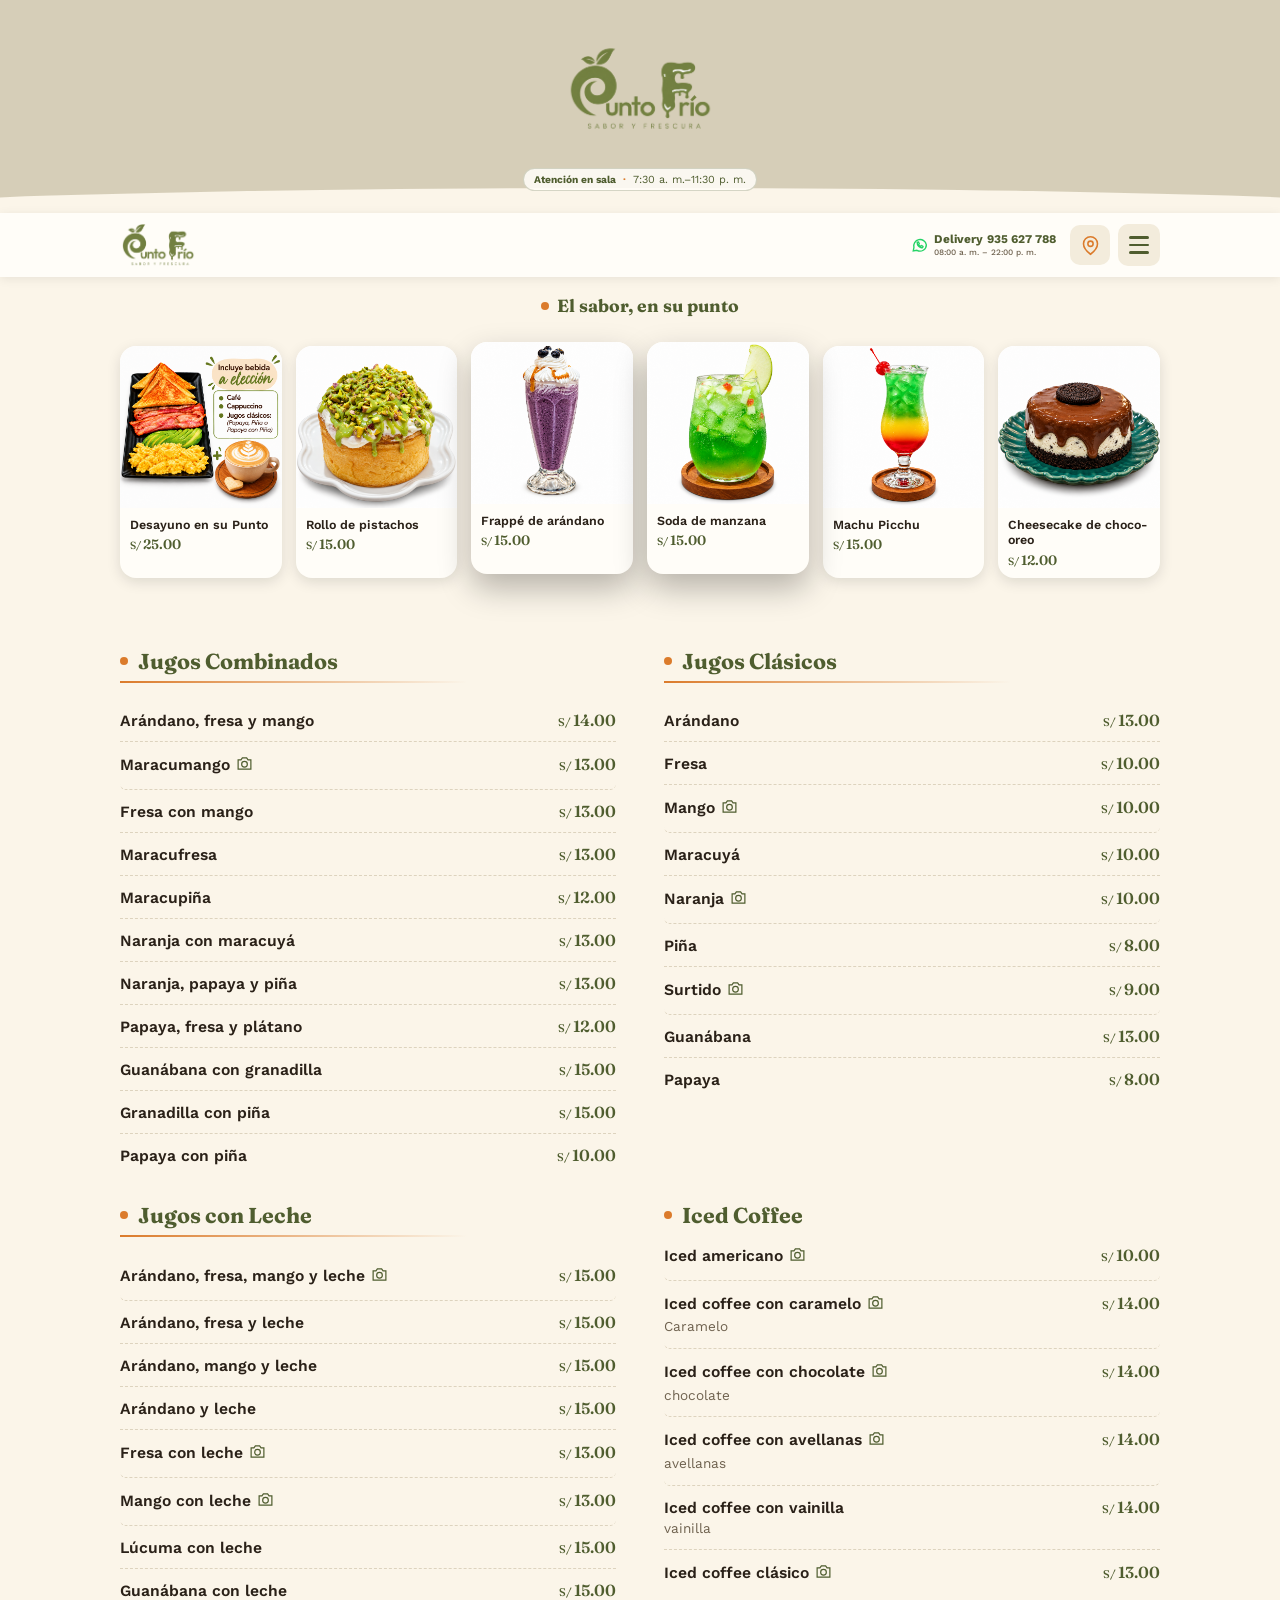
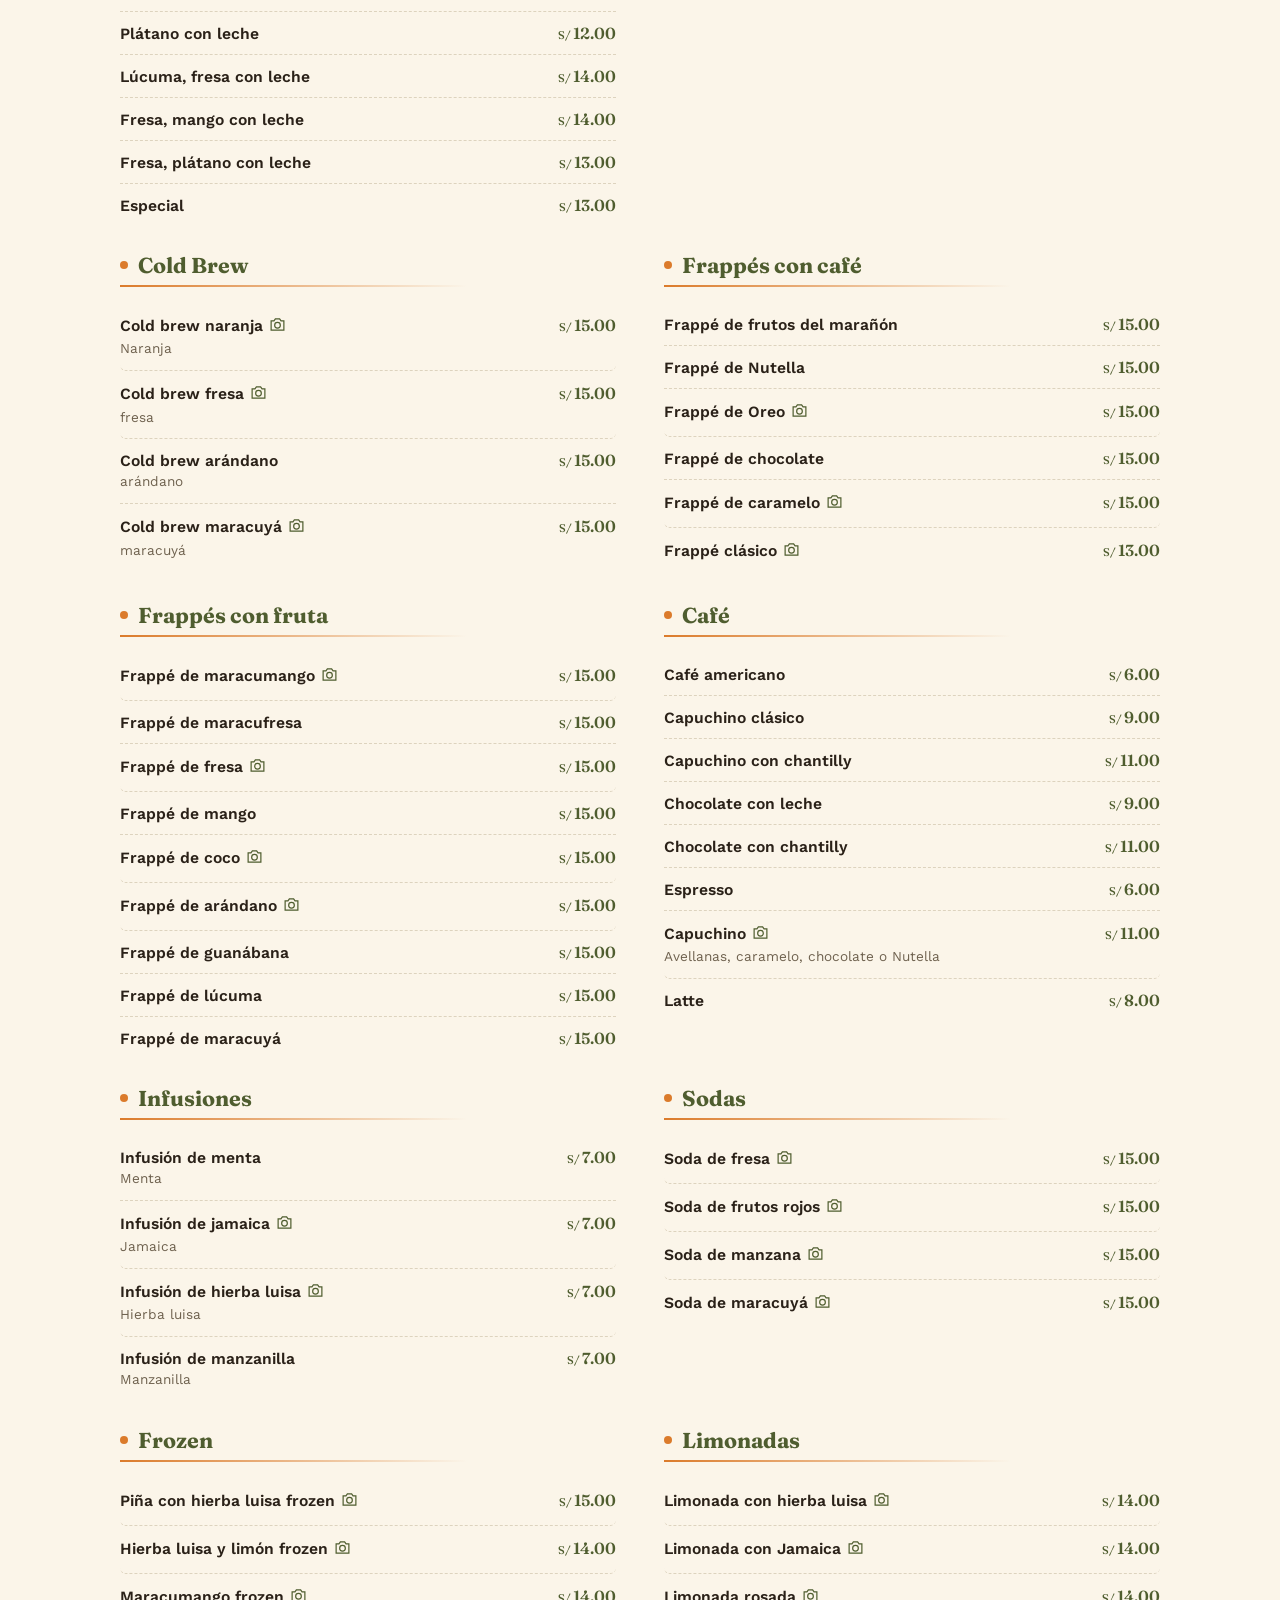
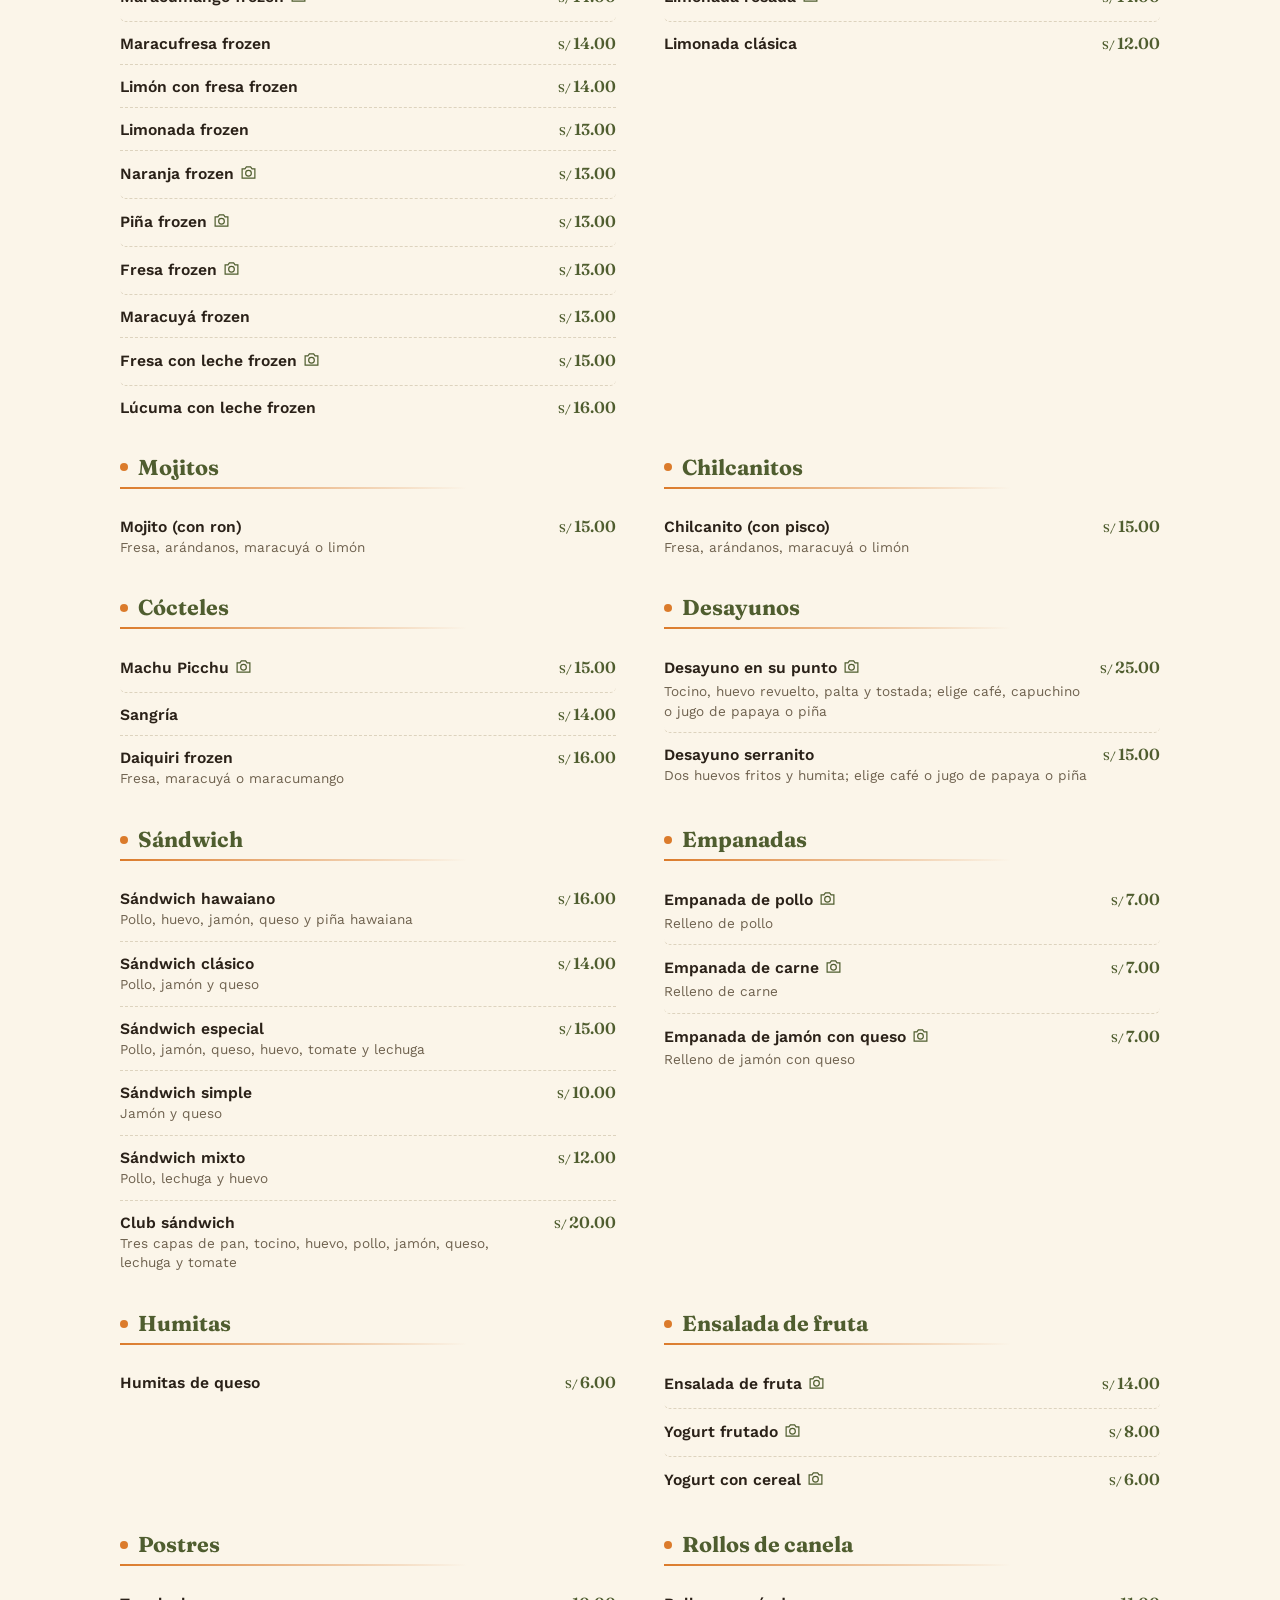
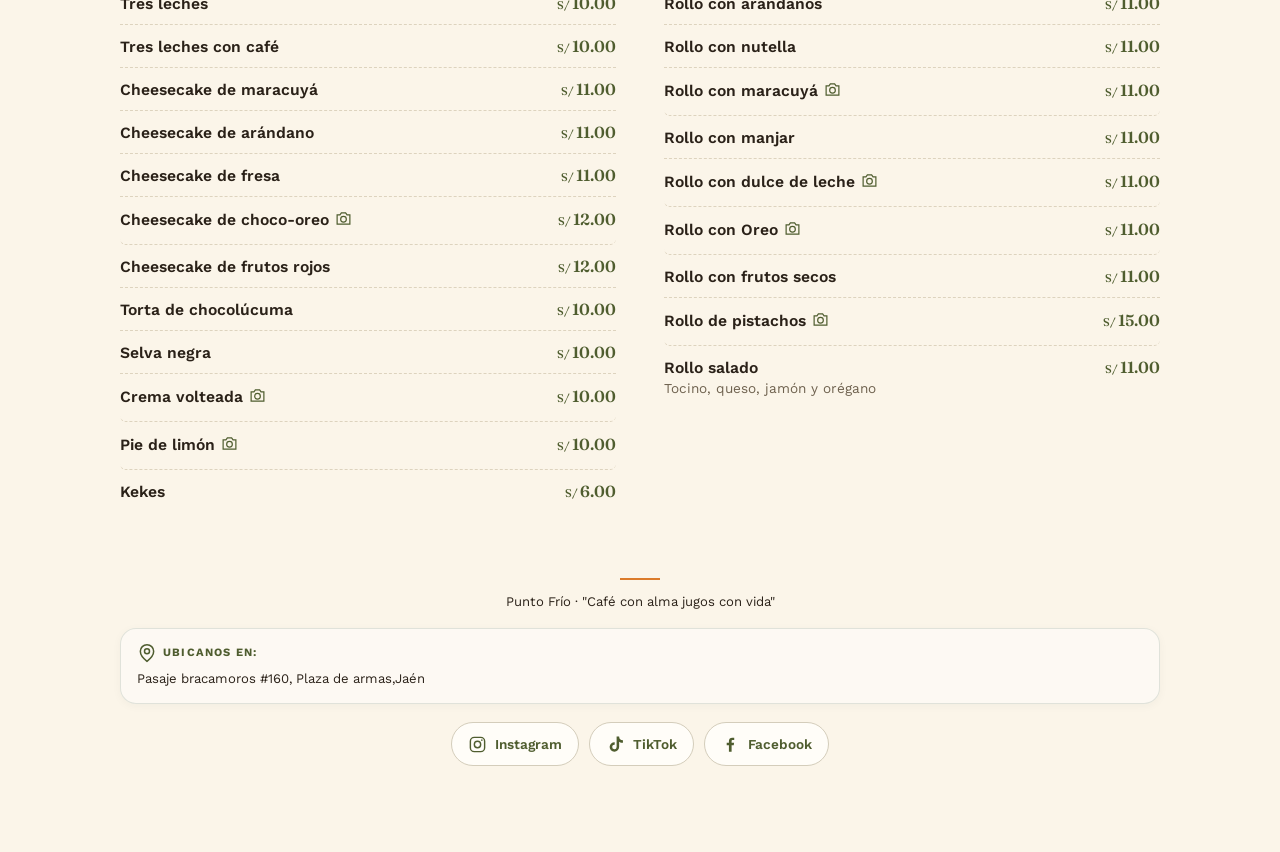
==== commit 59977a18: "cambios ensal frut y descr" ====
--- a/index.html
+++ b/index.html
@@ -683,11 +683,11 @@
 <section class="category" id="ensaladas">
   <h2>Ensalada de fruta</h2>
   <div class="divider"></div>
-  <div class="item item-preview" data-images="img/ensalada_fruta/ensalada_fruta_fresa.png, img/ensalada_fruta/ensalada_fruta_lucuma.png" data-image-descriptions="Ensalada de fruta de fresa|Ensalada de fruta de lúcuma">
+  <div class="item item-preview" data-images="img/ensalada_fruta/ensalada_fruta_arandano.png, img/ensalada_fruta/ensalada_fruta_lucuma.png" data-image-descriptions="Ensalada de fruta de arándano|Ensalada de fruta de lúcuma">
     <div class="item-info"><div class="item-name">Ensalada de fruta</div></div>
     <div class="item-price">14.00</div>
   </div>
-  <div class="item item-preview" data-images="img/ensalada_fruta/yogurt_frutado_fresa.png">
+  <div class="item item-preview" data-images="img/ensalada_fruta/yogurt_frutado_arandano.png">
     <div class="item-info"><div class="item-name">Yogurt frutado</div></div>
     <div class="item-price">8.00</div>
   </div>
@@ -709,23 +709,23 @@
     <div class="item-price">10.00</div>
   </div>
   <div class="item">
-    <div class="item-info"><div class="item-name">Cheesecake de maracuyá</div><div class="item-desc">Maracuyá</div></div>
-    <div class="item-price">11.00</div>
-  </div>
-  <div class="item">
-    <div class="item-info"><div class="item-name">Cheesecake de arándano</div><div class="item-desc">Arándano</div></div>
-    <div class="item-price">11.00</div>
-  </div>
-  <div class="item">
-    <div class="item-info"><div class="item-name">Cheesecake de fresa</div><div class="item-desc">Fresa</div></div>
+    <div class="item-info"><div class="item-name">Cheesecake de maracuyá</div></div>
+    <div class="item-price">11.00</div>
+  </div>
+  <div class="item">
+    <div class="item-info"><div class="item-name">Cheesecake de arándano</div></div>
+    <div class="item-price">11.00</div>
+  </div>
+  <div class="item">
+    <div class="item-info"><div class="item-name">Cheesecake de fresa</div></div>
     <div class="item-price">11.00</div>
   </div>
   <div class="item item-preview" data-images="img/postres/cheesecake_choco_oreo.png">
-    <div class="item-info"><div class="item-name">Cheesecake de choco-oreo</div><div class="item-desc">Choco-oreo</div></div>
+    <div class="item-info"><div class="item-name">Cheesecake de choco-oreo</div></div>
     <div class="item-price">12.00</div>
   </div>
   <div class="item">
-    <div class="item-info"><div class="item-name">Cheesecake de frutos rojos</div><div class="item-desc">Frutos rojos</div></div>
+    <div class="item-info"><div class="item-name">Cheesecake de frutos rojos</div></div>
     <div class="item-price">12.00</div>
   </div>
   <div class="item">
@@ -754,35 +754,35 @@
   <h2>Rollos de canela</h2>
   <div class="divider"></div>
   <div class="item">
-    <div class="item-info"><div class="item-name">Rollo con arándanos</div><div class="item-desc">Arándano</div></div>
-    <div class="item-price">11.00</div>
-  </div>
-  <div class="item">
-    <div class="item-info"><div class="item-name">Rollo con nutella</div><div class="item-desc">Nutella</div></div>
+    <div class="item-info"><div class="item-name">Rollo con arándanos</div></div>
+    <div class="item-price">11.00</div>
+  </div>
+  <div class="item">
+    <div class="item-info"><div class="item-name">Rollo con nutella</div></div>
     <div class="item-price">11.00</div>
   </div>
   <div class="item item-preview" data-images="img/rollos/rollito_maracuya.png">
-    <div class="item-info"><div class="item-name">Rollo con maracuyá</div><div class="item-desc">Maracuyá</div></div>
-    <div class="item-price">11.00</div>
-  </div>
-  <div class="item">
-    <div class="item-info"><div class="item-name">Rollo con manjar</div><div class="item-desc">Manjar</div></div>
+    <div class="item-info"><div class="item-name">Rollo con maracuyá</div></div>
+    <div class="item-price">11.00</div>
+  </div>
+  <div class="item">
+    <div class="item-info"><div class="item-name">Rollo con manjar</div></div>
     <div class="item-price">11.00</div>
   </div>
   <div class="item item-preview" data-images="img/rollos/rollito_dulcel.png">
-    <div class="item-info"><div class="item-name">Rollo con dulce de leche</div><div class="item-desc">Dulce de leche</div></div>
+    <div class="item-info"><div class="item-name">Rollo con dulce de leche</div></div>
     <div class="item-price">11.00</div>
   </div>
   <div class="item item-preview" data-images="img/rollos/rollito_oreo.png">
-    <div class="item-info"><div class="item-name">Rollo con Oreo</div><div class="item-desc">Oreo</div></div>
-    <div class="item-price">11.00</div>
-  </div>
-  <div class="item">
-    <div class="item-info"><div class="item-name">Rollo con frutos secos</div><div class="item-desc">Frutos secos</div></div>
+    <div class="item-info"><div class="item-name">Rollo con Oreo</div></div>
+    <div class="item-price">11.00</div>
+  </div>
+  <div class="item">
+    <div class="item-info"><div class="item-name">Rollo con frutos secos</div></div>
     <div class="item-price">11.00</div>
   </div>
   <div class="item item-preview" data-images="img/rollos/rollito_pistacho.png">
-    <div class="item-info"><div class="item-name">Rollo de pistachos</div><div class="item-desc">Pistachos</div></div>
+    <div class="item-info"><div class="item-name">Rollo de pistachos</div></div>
     <div class="item-price">15.00</div>
   </div>
   <div class="item">
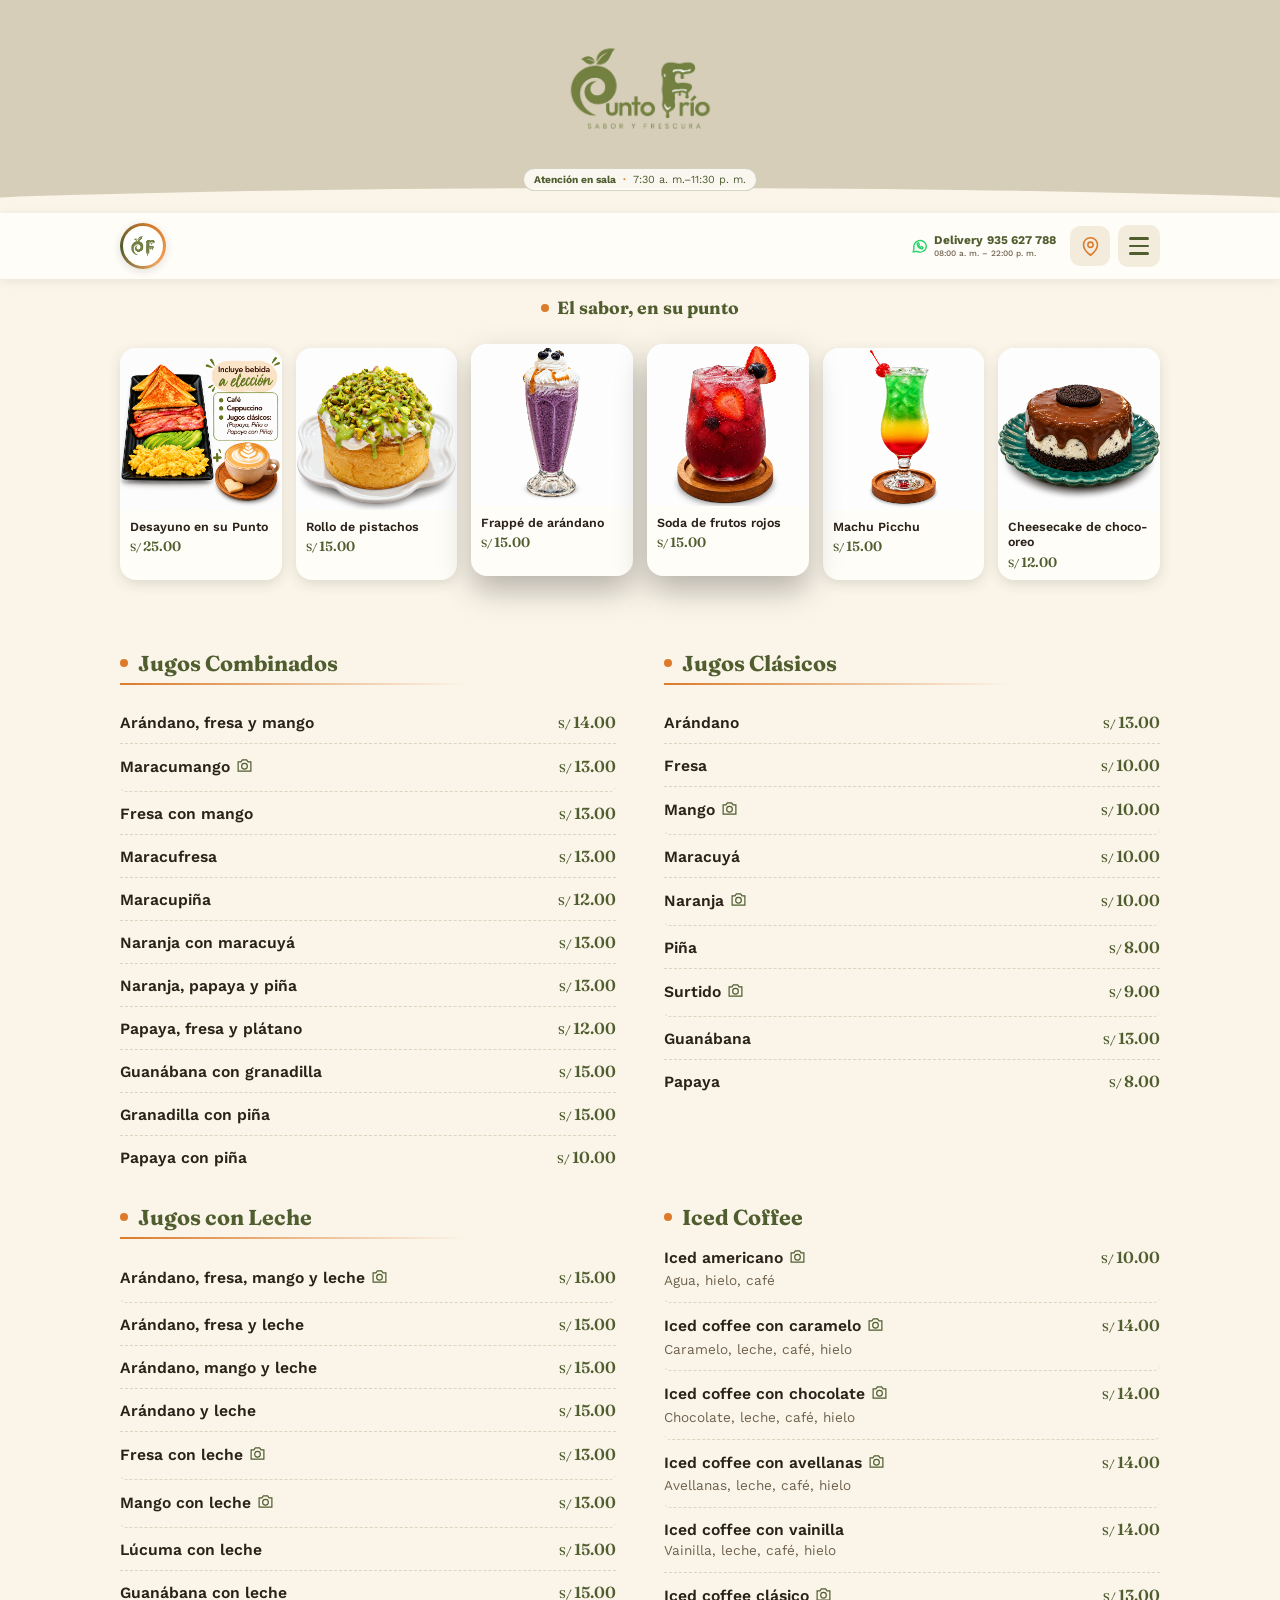
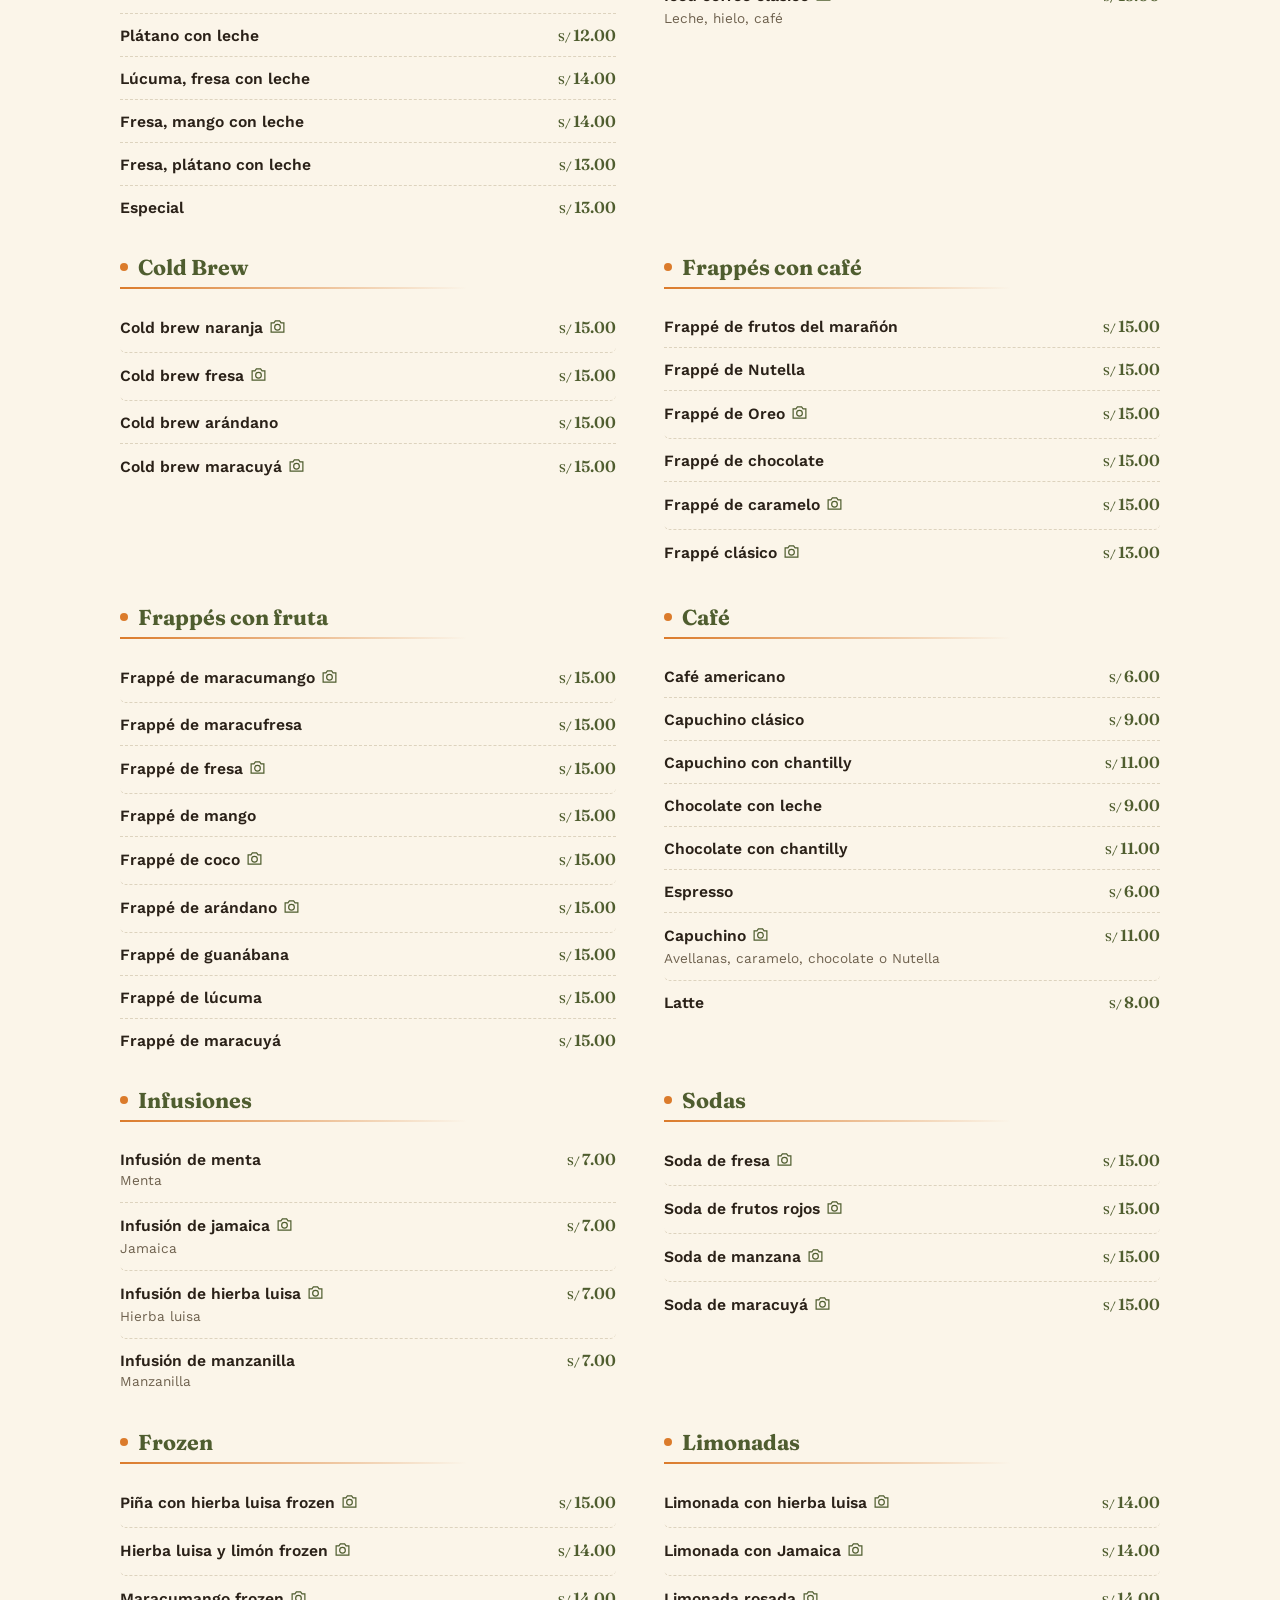
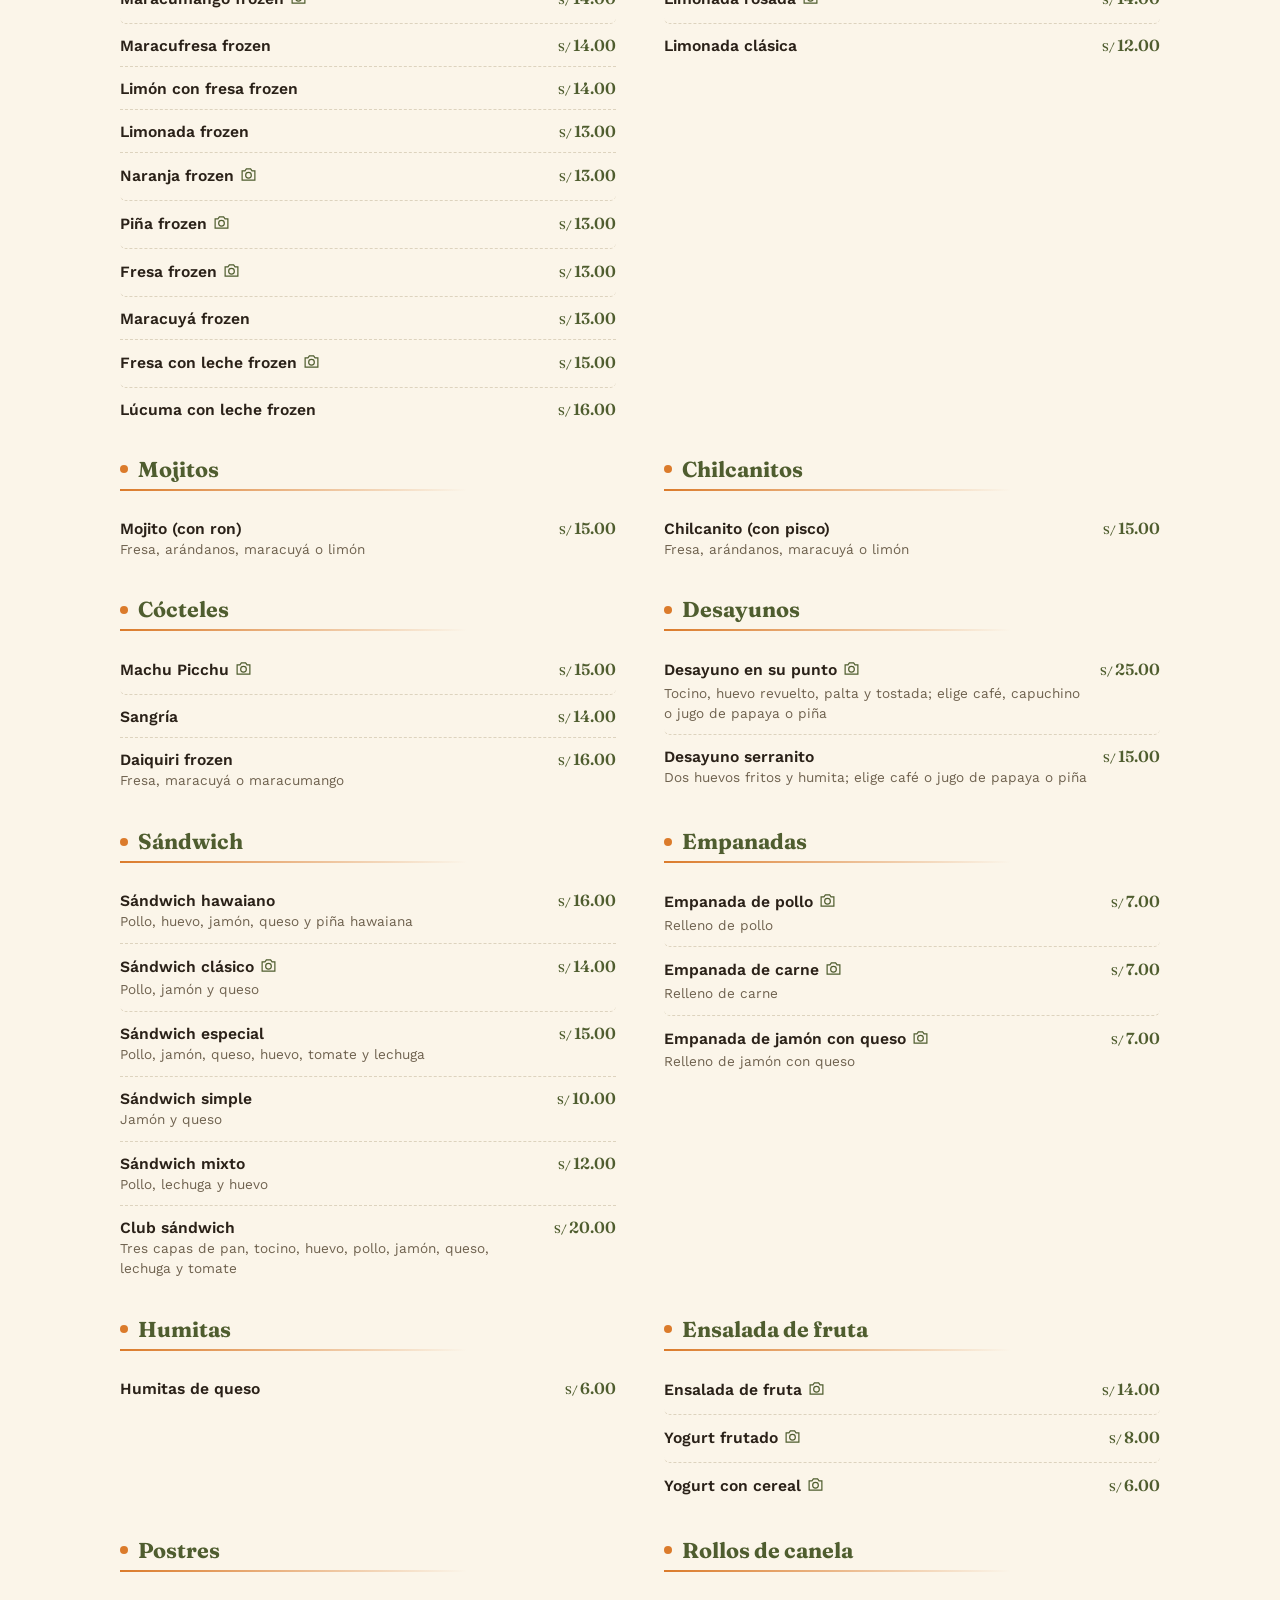
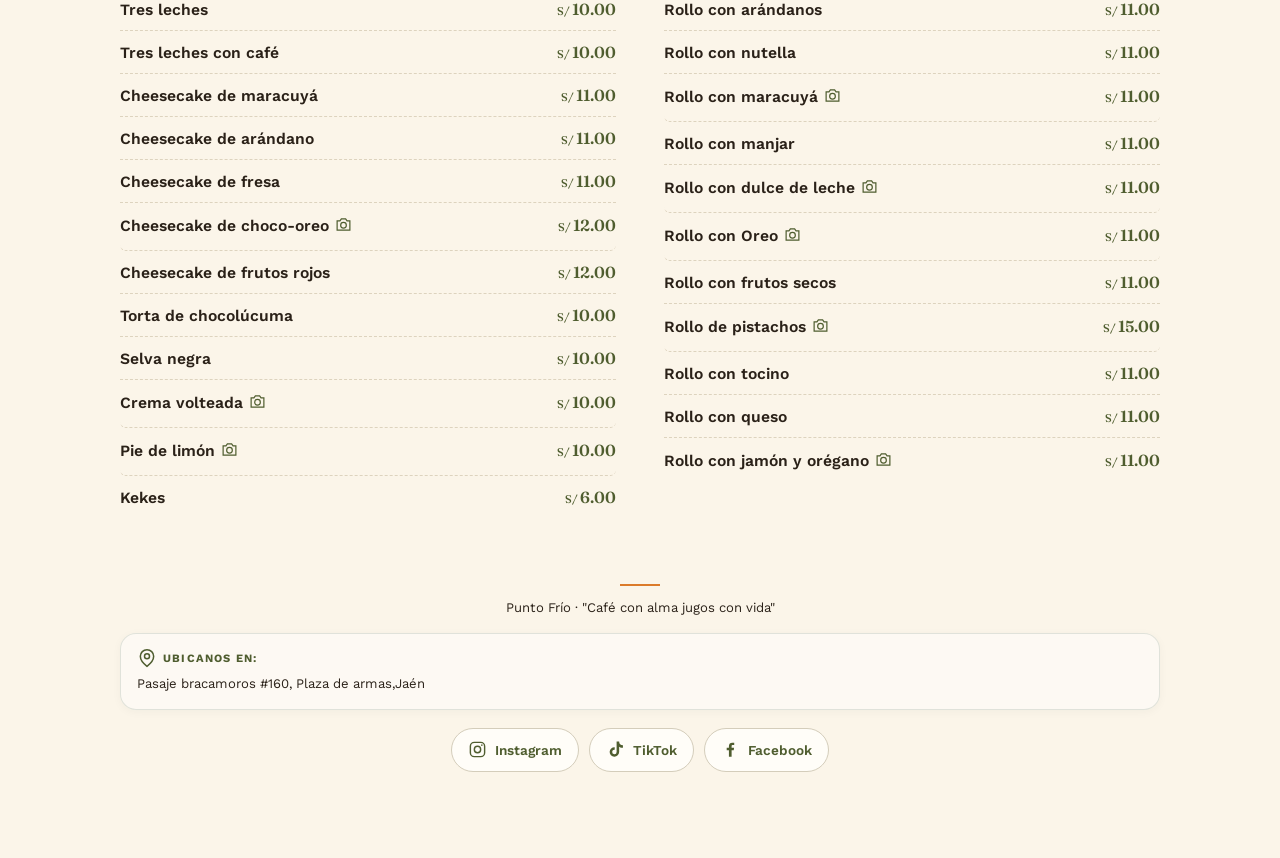
==== commit 69dbd233: "estados" ====
--- a/index.html
+++ b/index.html
@@ -27,8 +27,9 @@
 
 <div class="topbar">
   <div class="brand">
-    <img src="LogoPuntoFrio.png" alt="Punto Frío" style="width:76px;height:44px;object-fit:cover;object-position:center 52%;border-radius:0;border:0;">
-    
+    <button class="highlights-launcher" id="openHighlights" type="button" aria-label="Abrir fotos destacadas de Punto Fr&iacute;o" aria-haspopup="dialog" aria-controls="highlightsDialog" aria-expanded="false" title="Fotos destacadas">
+      <img src="PF_logo.png" alt="">
+    </button>
   </div>
   <div class="topbar-contact" aria-label="Contacto y ubicaci&oacute;n">
     <a class="topbar-delivery" href="https://wa.me/51935627788" target="_blank" rel="noopener noreferrer" aria-label="Contactar a Punto Fr&iacute;o por WhatsApp para delivery">
@@ -116,9 +117,9 @@
       </a>
       <!-- Sodas -->
       <a class="carousel-card" href="#sodas">
-        <img src="./img/sodas/soda_manzana.png" alt="Soda de manzana">
+        <img src="./img/sodas/soda_frutos_rojos.png" alt="Soda de frutos rojos">
         <div class="carousel-card-info">
-          <div class="carousel-card-name">Soda de manzana</div>
+          <div class="carousel-card-name">Soda de frutos rojos</div>
           <div class="carousel-card-price">15.00</div>
         </div>
       </a>
@@ -304,27 +305,45 @@
 <section class="category" id="iced-coffee">
   <h2>Iced Coffee</h2>
   <div class="item item-preview" data-images="img/iced_coffe/iced_americano.png">
-    <div class="item-info"><div class="item-name">Iced americano</div></div>
+    <div class="item-info">
+      <div class="item-name">Iced americano</div>
+      <div class="item-desc">Agua, hielo, café</div>
+    </div>
     <div class="item-price">10.00</div>
   </div>
   <div class="item item-preview" data-images="img/iced_coffe/iced_caramelo.png">
-    <div class="item-info"><div class="item-name">Iced coffee con caramelo</div><div class="item-desc">Caramelo</div></div>
+    <div class="item-info">
+      <div class="item-name">Iced coffee con caramelo</div>
+      <div class="item-desc">Caramelo, leche, café, hielo</div>
+    </div>
     <div class="item-price">14.00</div>
   </div>
   <div class="item item-preview active" data-images="img/iced_coffe/iced_chocolate.png">
-    <div class="item-info"><div class="item-name">Iced coffee con chocolate</div><div class="item-desc">chocolate</div></div>
+    <div class="item-info">
+      <div class="item-name">Iced coffee con chocolate</div>
+      <div class="item-desc">Chocolate, leche, café, hielo</div>
+    </div>
     <div class="item-price">14.00</div>
   </div>
   <div class="item item-preview" data-images="img/iced_coffe/iced_coffe_avellanas.png">
-    <div class="item-info"><div class="item-name">Iced coffee con avellanas</div><div class="item-desc">avellanas</div></div>
-    <div class="item-price">14.00</div>
-  </div>
-  <div class="item">
-    <div class="item-info"><div class="item-name">Iced coffee con vainilla</div><div class="item-desc">vainilla</div></div>
+    <div class="item-info">
+      <div class="item-name">Iced coffee con avellanas</div>
+      <div class="item-desc">Avellanas, leche, café, hielo</div>
+    </div>
+    <div class="item-price">14.00</div>
+  </div>
+  <div class="item">
+    <div class="item-info">
+      <div class="item-name">Iced coffee con vainilla</div>
+      <div class="item-desc">Vainilla, leche, café, hielo</div>
+    </div>
     <div class="item-price">14.00</div>
   </div>
   <div class="item item-preview" data-images="img/iced_coffe/iced_clasico.png">
-    <div class="item-info"><div class="item-name">Iced coffee clásico</div></div>
+    <div class="item-info">
+      <div class="item-name">Iced coffee clásico</div>
+      <div class="item-desc">Leche, hielo, café</div>
+    </div>
     <div class="item-price">13.00</div>
   </div>
 </section>
@@ -333,19 +352,19 @@
   <h2>Cold Brew</h2>
   <div class="divider"></div>
   <div class="item item-preview" data-images="img/iced_coffe/cold_brew_naranja.png">
-    <div class="item-info"><div class="item-name">Cold brew naranja</div><div class="item-desc">Naranja</div></div>
+    <div class="item-info"><div class="item-name">Cold brew naranja</div></div>
     <div class="item-price">15.00</div>
   </div>
   <div class="item item-preview" data-images="img/iced_coffe/cold_brew_fresa.png">
-    <div class="item-info"><div class="item-name">Cold brew fresa</div><div class="item-desc">fresa</div></div>
-    <div class="item-price">15.00</div>
-  </div>
-  <div class="item">
-    <div class="item-info"><div class="item-name">Cold brew arándano</div><div class="item-desc">arándano</div></div>
+    <div class="item-info"><div class="item-name">Cold brew fresa</div></div>
+    <div class="item-price">15.00</div>
+  </div>
+  <div class="item">
+    <div class="item-info"><div class="item-name">Cold brew arándano</div></div>
     <div class="item-price">15.00</div>
   </div>
   <div class="item item-preview" data-images="img/iced_coffe/cold_brew_maracuya.png">
-    <div class="item-info"><div class="item-name">Cold brew maracuyá</div><div class="item-desc">maracuyá</div></div>
+    <div class="item-info"><div class="item-name">Cold brew maracuyá</div></div>
     <div class="item-price">15.00</div>
   </div>
 </section>
@@ -632,7 +651,7 @@
     <div class="item-info"><div class="item-name">Sándwich hawaiano</div><div class="item-desc">Pollo, huevo, jamón, queso y piña hawaiana</div></div>
     <div class="item-price">16.00</div>
   </div>
-  <div class="item">
+  <div class="item item-preview" data-images="img/sandwich/sandwich_clasico.png">
     <div class="item-info"><div class="item-name">Sándwich clásico</div><div class="item-desc">Pollo, jamón y queso</div></div>
     <div class="item-price">14.00</div>
   </div>
@@ -786,7 +805,21 @@
     <div class="item-price">15.00</div>
   </div>
   <div class="item">
-    <div class="item-info"><div class="item-name">Rollo salado</div><div class="item-desc">Tocino, queso, jamón y orégano</div></div>
+    <div class="item-info">
+      <div class="item-name">Rollo con tocino</div>
+    </div>
+    <div class="item-price">11.00</div>
+  </div>
+  <div class="item">
+    <div class="item-info">
+      <div class="item-name">Rollo con queso</div>
+    </div>
+    <div class="item-price">11.00</div>
+  </div>
+  <div class="item item-preview" data-images="img/rollos/rollito_jamon.png">
+    <div class="item-info">
+      <div class="item-name">Rollo con jamón y orégano</div>
+    </div>
     <div class="item-price">11.00</div>
   </div>
 </section>
@@ -823,6 +856,32 @@
   </nav>
 </footer>
 
+<dialog class="highlights-dialog" id="highlightsDialog" aria-labelledby="highlightsTitle">
+  <div class="highlights-shell">
+    <header class="highlights-header">
+      <div>
+        <p class="highlights-kicker">HISTORIAS DESTACADAS</p>
+        <h2 id="highlightsTitle">Punto Fr&iacute;o</h2>
+      </div>
+      <button class="highlights-close" id="closeHighlights" type="button" aria-label="Cerrar fotos destacadas" autofocus>&times;</button>
+    </header>
+    <div class="highlights-albums" id="highlightsAlbums" role="group" aria-label="Carpetas destacadas"></div>
+    <section class="highlight-story" aria-label="Fotos destacadas">
+      <div class="highlight-progress" id="highlightProgress" aria-hidden="true"></div>
+      <div class="highlight-stage" id="highlightStage" role="region" aria-label="Historia destacada" aria-live="polite">
+        <button class="highlight-nav highlight-previous" id="highlightPrevious" type="button" aria-label="Foto anterior">&#8249;</button>
+        <img id="highlightImage" alt="" decoding="async">
+        <button class="highlight-nav highlight-next" id="highlightNext" type="button" aria-label="Foto siguiente">&#8250;</button>
+      </div>
+      <div class="highlight-caption-row">
+        <p id="highlightCaption"></p>
+        <span id="highlightCount" aria-live="polite"></span>
+      </div>
+      <div class="highlight-thumbnails" id="highlightThumbnails" role="group" aria-label="Elegir foto destacada"></div>
+    </section>
+    <p class="highlight-help">Desliza las fotos o usa las flechas para recorrerlas.</p>
+  </div>
+</dialog>
 <dialog class="product-sheet" id="productSheet" aria-labelledby="previewName" aria-describedby="previewDescription previewNote">
   <div class="sheet-handle" aria-hidden="true"></div>
   <button class="sheet-close" type="button" aria-label="Cerrar vista del producto" autofocus>&times;</button>
--- a/menu.css
+++ b/menu.css
@@ -722,3 +722,71 @@
   }
 }
 
+
+/* Lanzador y visor de historias destacadas */
+.topbar .brand .highlights-launcher{
+  display:grid; place-items:center; flex:0 0 46px; width:46px; height:46px;
+  padding:3px; border:0; border-radius:50%;
+  background:conic-gradient(from 25deg,var(--orange),var(--orange-light),var(--olive-deep),var(--orange));
+  cursor:pointer; box-shadow:0 2px 8px rgba(42,33,24,.14);
+  transition:transform .18s ease, box-shadow .18s ease;
+}
+.topbar .brand .highlights-launcher:hover{transform:translateY(-1px);box-shadow:0 4px 12px rgba(42,33,24,.2);}
+.topbar .brand .highlights-launcher:focus-visible{outline:3px solid var(--orange);outline-offset:3px;}
+.topbar .brand .highlights-launcher img{
+  display:block; width:100%; height:100%; padding:5px; border:2px solid var(--paper);
+  border-radius:50%; object-fit:contain; background:#fff;
+}
+@media(max-width:380px){.topbar .brand .highlights-launcher{flex-basis:40px;width:40px;height:40px;}}
+.highlights-dialog{
+  width:min(920px,calc(100vw - 32px)); max-width:none; max-height:min(92dvh,900px);
+  margin:auto; padding:0; border:1px solid rgba(79,93,47,.18); border-radius:24px;
+  overflow:hidden; color:var(--ink); background:var(--paper);
+  box-shadow:0 24px 80px rgba(42,33,24,.28); font-family:'Work Sans',sans-serif;
+}
+.highlights-dialog::backdrop{background:rgba(26,31,21,.66);backdrop-filter:blur(3px);}
+.highlights-shell{padding:clamp(18px,4vw,32px);max-height:92dvh;overflow-y:auto;overscroll-behavior:contain;}
+.highlights-header{display:flex;align-items:center;justify-content:space-between;gap:16px;margin-bottom:20px;}
+.highlights-kicker{font-size:.68rem;letter-spacing:1.8px;font-weight:700;color:var(--orange);margin-bottom:4px;}
+.highlights-header h2{font-family:'Fraunces',serif;font-size:clamp(1.35rem,4vw,1.8rem);line-height:1.15;color:var(--olive-deep);}
+.highlights-close{
+  flex:0 0 44px;width:44px;height:44px;border:1px solid #DDD3BE;border-radius:50%;
+  background:var(--cream);color:var(--olive-deep);font-size:28px;line-height:1;cursor:pointer;
+}
+.highlights-close:hover{background:var(--cream-2);}
+.highlights-close:focus-visible,.highlight-nav:focus-visible,.highlight-thumbnails button:focus-visible,.highlights-albums button:focus-visible{outline:3px solid var(--orange);outline-offset:3px;}
+.highlights-albums{display:flex;gap:18px;overflow-x:auto;padding:2px 2px 18px;scrollbar-width:thin;}
+.highlights-albums button{display:flex;flex:0 0 76px;flex-direction:column;align-items:center;gap:7px;border:0;background:transparent;color:var(--ink);font:500 .72rem 'Work Sans',sans-serif;cursor:pointer;}
+.highlights-album-cover{width:66px;height:66px;padding:3px;border:2px solid #CFC4AF;border-radius:50%;background:var(--cream-2);transition:border-color .18s ease,transform .18s ease;}
+.highlights-albums button[aria-selected="true"] .highlights-album-cover{border-color:var(--orange);box-shadow:0 0 0 2px rgba(219,123,43,.18);transform:scale(1.04);}
+.highlights-album-cover img{display:block;width:100%;height:100%;border-radius:50%;object-fit:cover;background:#fff;}
+.highlight-story{max-width:700px;margin:0 auto;}
+.highlight-progress{display:flex;gap:4px;margin-bottom:10px;}
+.highlight-progress span{height:3px;flex:1;border-radius:4px;background:#DDD6C8;}
+.highlight-progress span[aria-current="true"]{background:var(--orange);}
+.highlight-stage{
+  position:relative;display:grid;place-items:center;width:100%;height:min(56dvh,620px);min-height:240px;
+  overflow:hidden;border-radius:16px;background:var(--cream-2);touch-action:pan-y;user-select:none;
+}
+.highlight-stage img{display:block;width:100%;height:100%;object-fit:contain;}
+.highlight-nav{
+  position:absolute;z-index:1;top:50%;display:grid;place-items:center;width:42px;height:42px;
+  border:1px solid rgba(79,93,47,.18);border-radius:50%;background:rgba(255,253,248,.9);
+  color:var(--olive-deep);font:400 32px/1 'Work Sans',sans-serif;cursor:pointer;transform:translateY(-50%);
+}
+.highlight-previous{left:12px;}.highlight-next{right:12px;}
+.highlight-caption-row{display:flex;align-items:center;justify-content:space-between;gap:12px;padding:13px 2px 10px;}
+.highlight-caption-row p{font-family:'Fraunces',serif;font-size:1.08rem;font-weight:600;color:var(--olive-deep);}
+.highlight-caption-row span{flex:0 0 auto;font-size:.78rem;color:#6E614E;}
+.highlight-thumbnails{display:flex;gap:8px;overflow-x:auto;padding:2px 2px 4px;scrollbar-width:thin;}
+.highlight-thumbnails button{flex:0 0 68px;width:68px;height:68px;padding:2px;border:2px solid transparent;border-radius:12px;background:transparent;cursor:pointer;}
+.highlight-thumbnails button[aria-selected="true"]{border-color:var(--orange);}
+.highlight-thumbnails img{display:block;width:100%;height:100%;border-radius:8px;object-fit:cover;}
+.highlight-help{margin-top:16px;text-align:center;color:#6E614E;font-size:.78rem;}
+@media(max-width:639px){
+  .highlights-dialog{position:fixed;inset:auto 0 0;width:100%;max-height:94dvh;border-radius:24px 24px 0 0;border-bottom:0;}
+  .highlights-shell{max-height:94dvh;padding:18px 16px max(18px,env(safe-area-inset-bottom));}
+  .highlight-stage{height:min(52dvh,520px);min-height:220px;border-radius:14px;}
+  .highlight-nav{width:38px;height:38px;}
+  .highlights-albums{gap:12px;}
+}
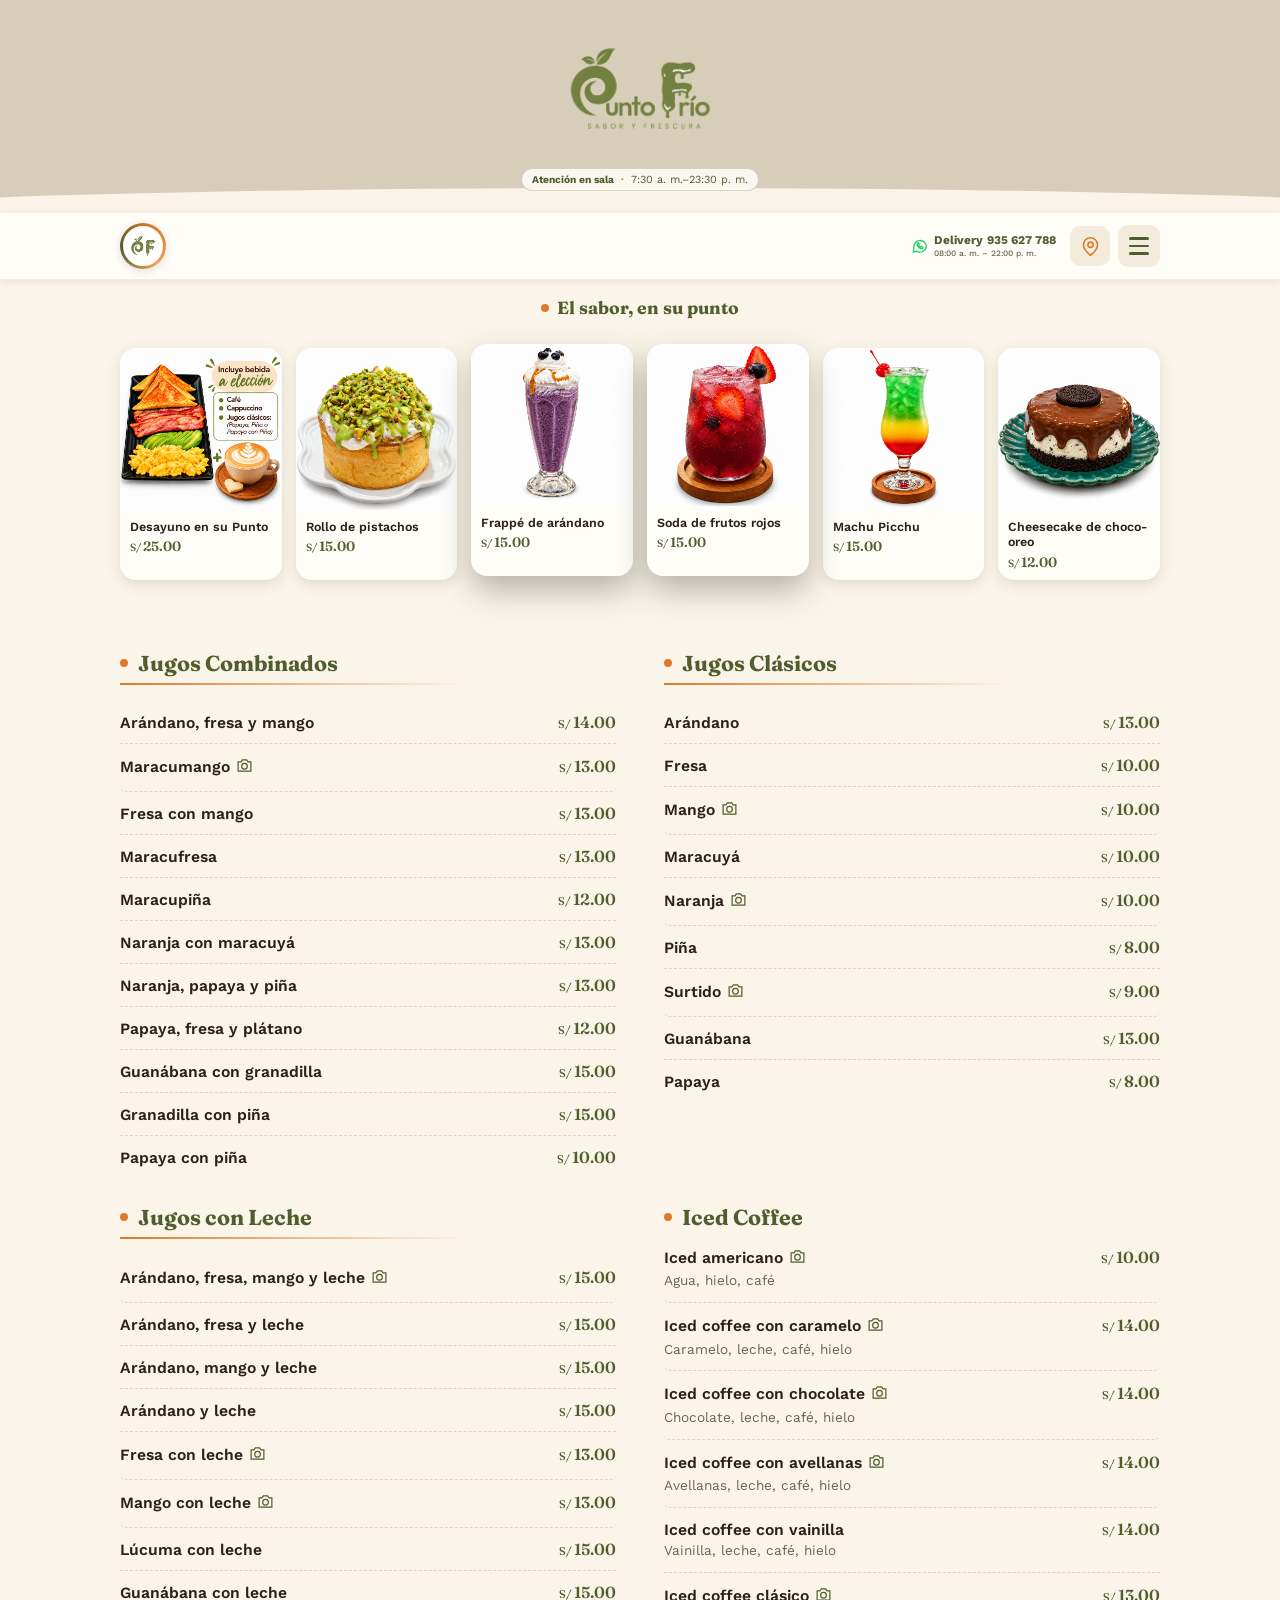
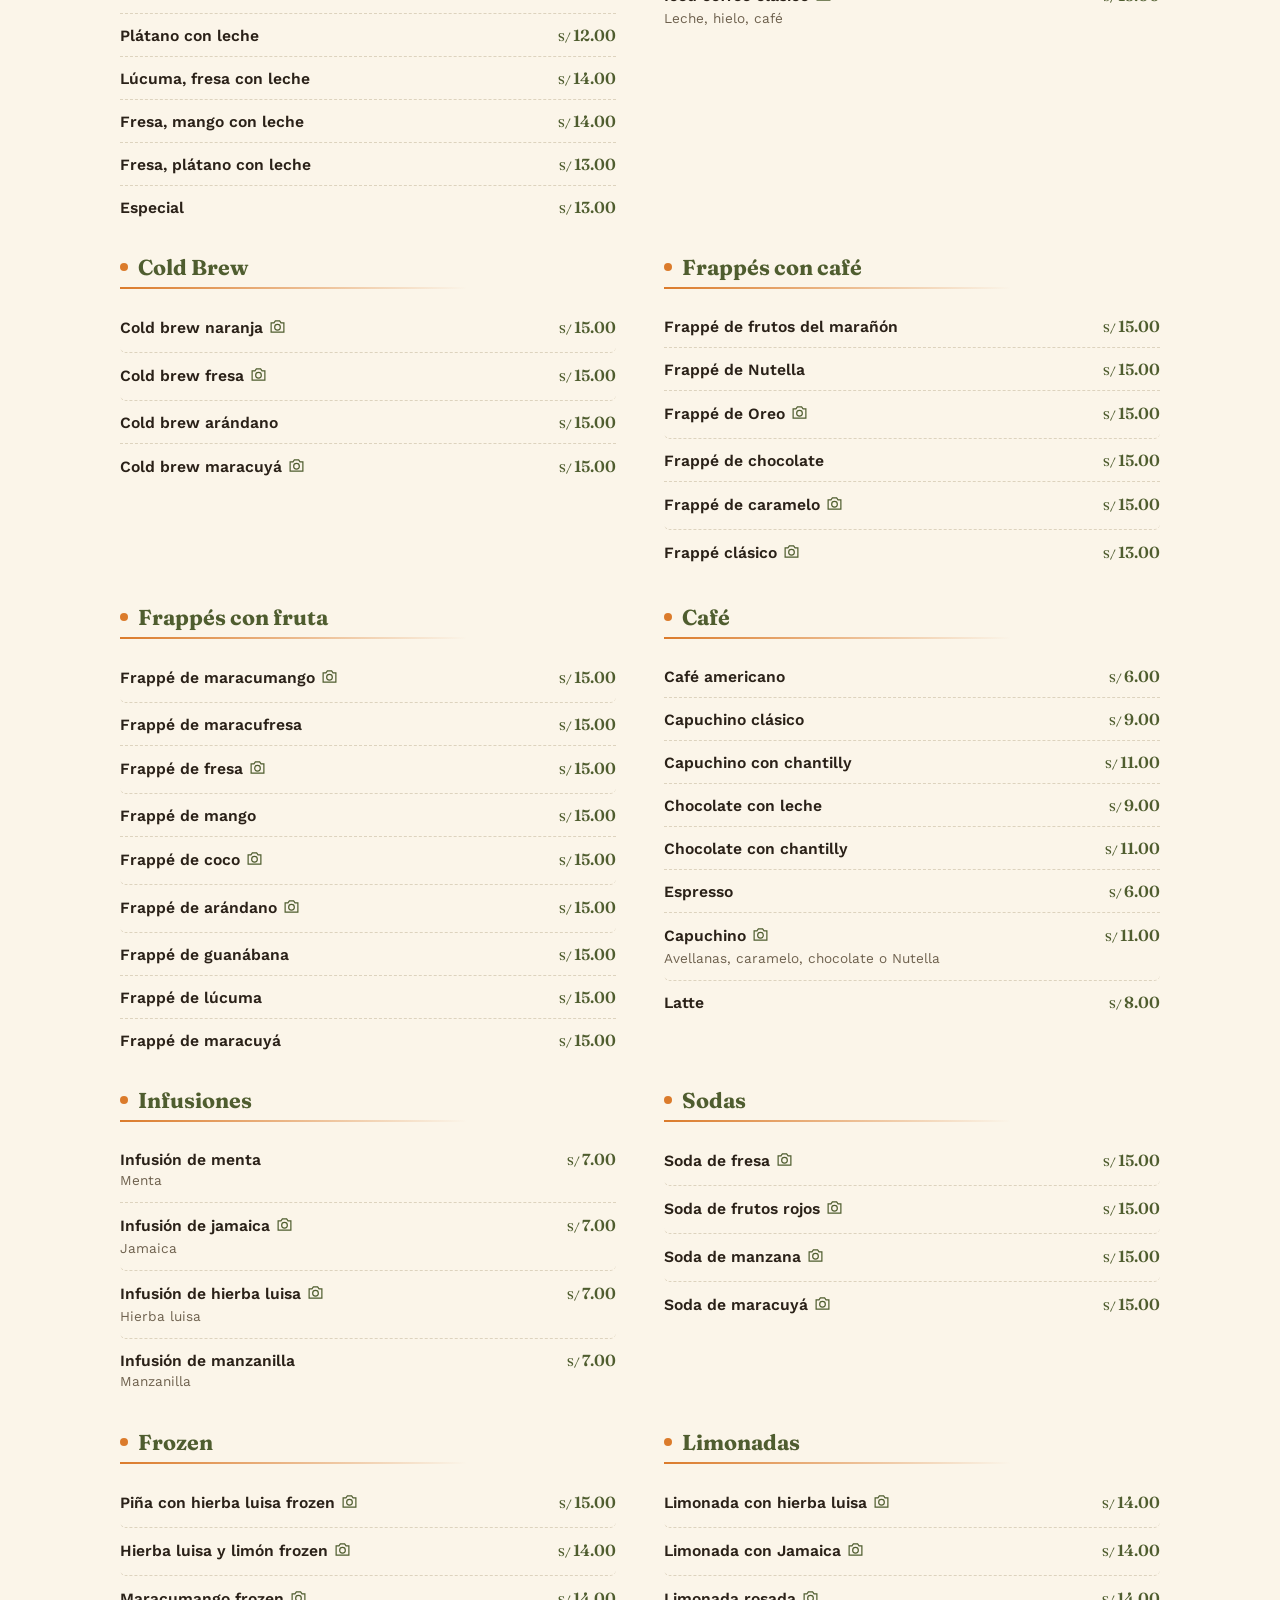
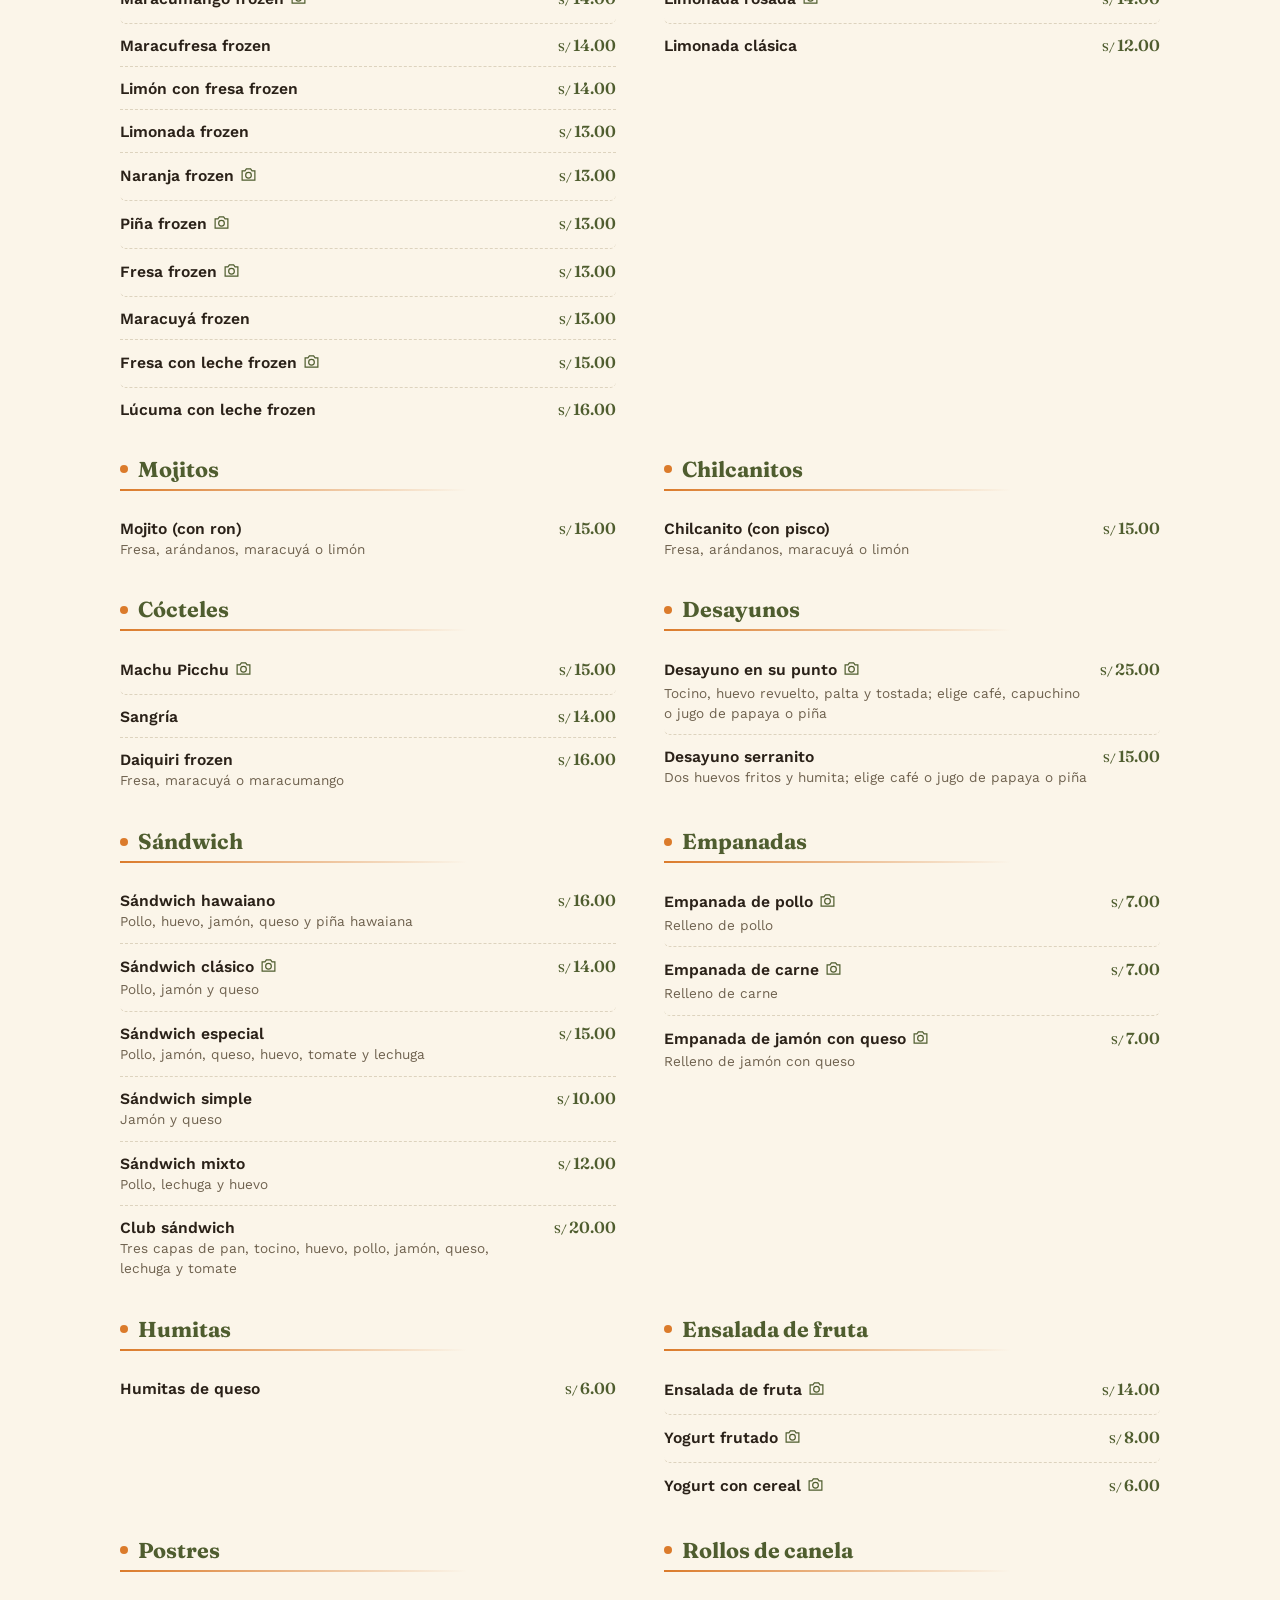
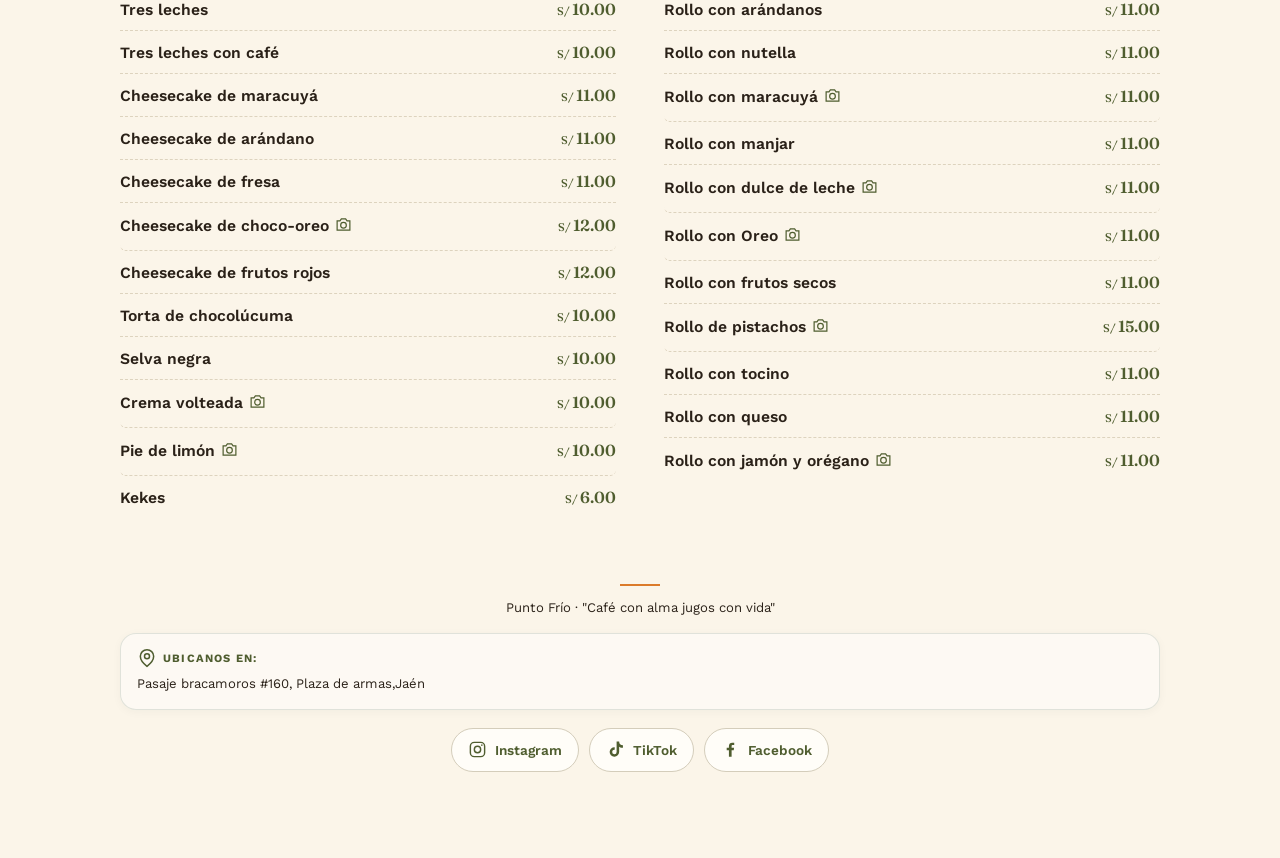
==== commit 03fc8c84: "hora" ====
--- a/index.html
+++ b/index.html
@@ -21,7 +21,7 @@
     <img src="LogoPuntoFrio.png" alt="Punto Frío - Sabor y frescura" style="width:min(150px,64vw);height:auto;object-fit:contain;border-radius:0;border:0;box-shadow:none;">
   </div>
   <div class="hero-meta">
-    <p class="store-hours"><span class="store-hours-label">Atenci&oacute;n en sala</span><span>7:30 a. m.&ndash;11:30 p. m.</span></p>
+    <p class="store-hours"><span class="store-hours-label">Atenci&oacute;n en sala</span><span>7:30 a. m.&ndash;23:30 p. m.</span></p>
   </div>
 </div>
 
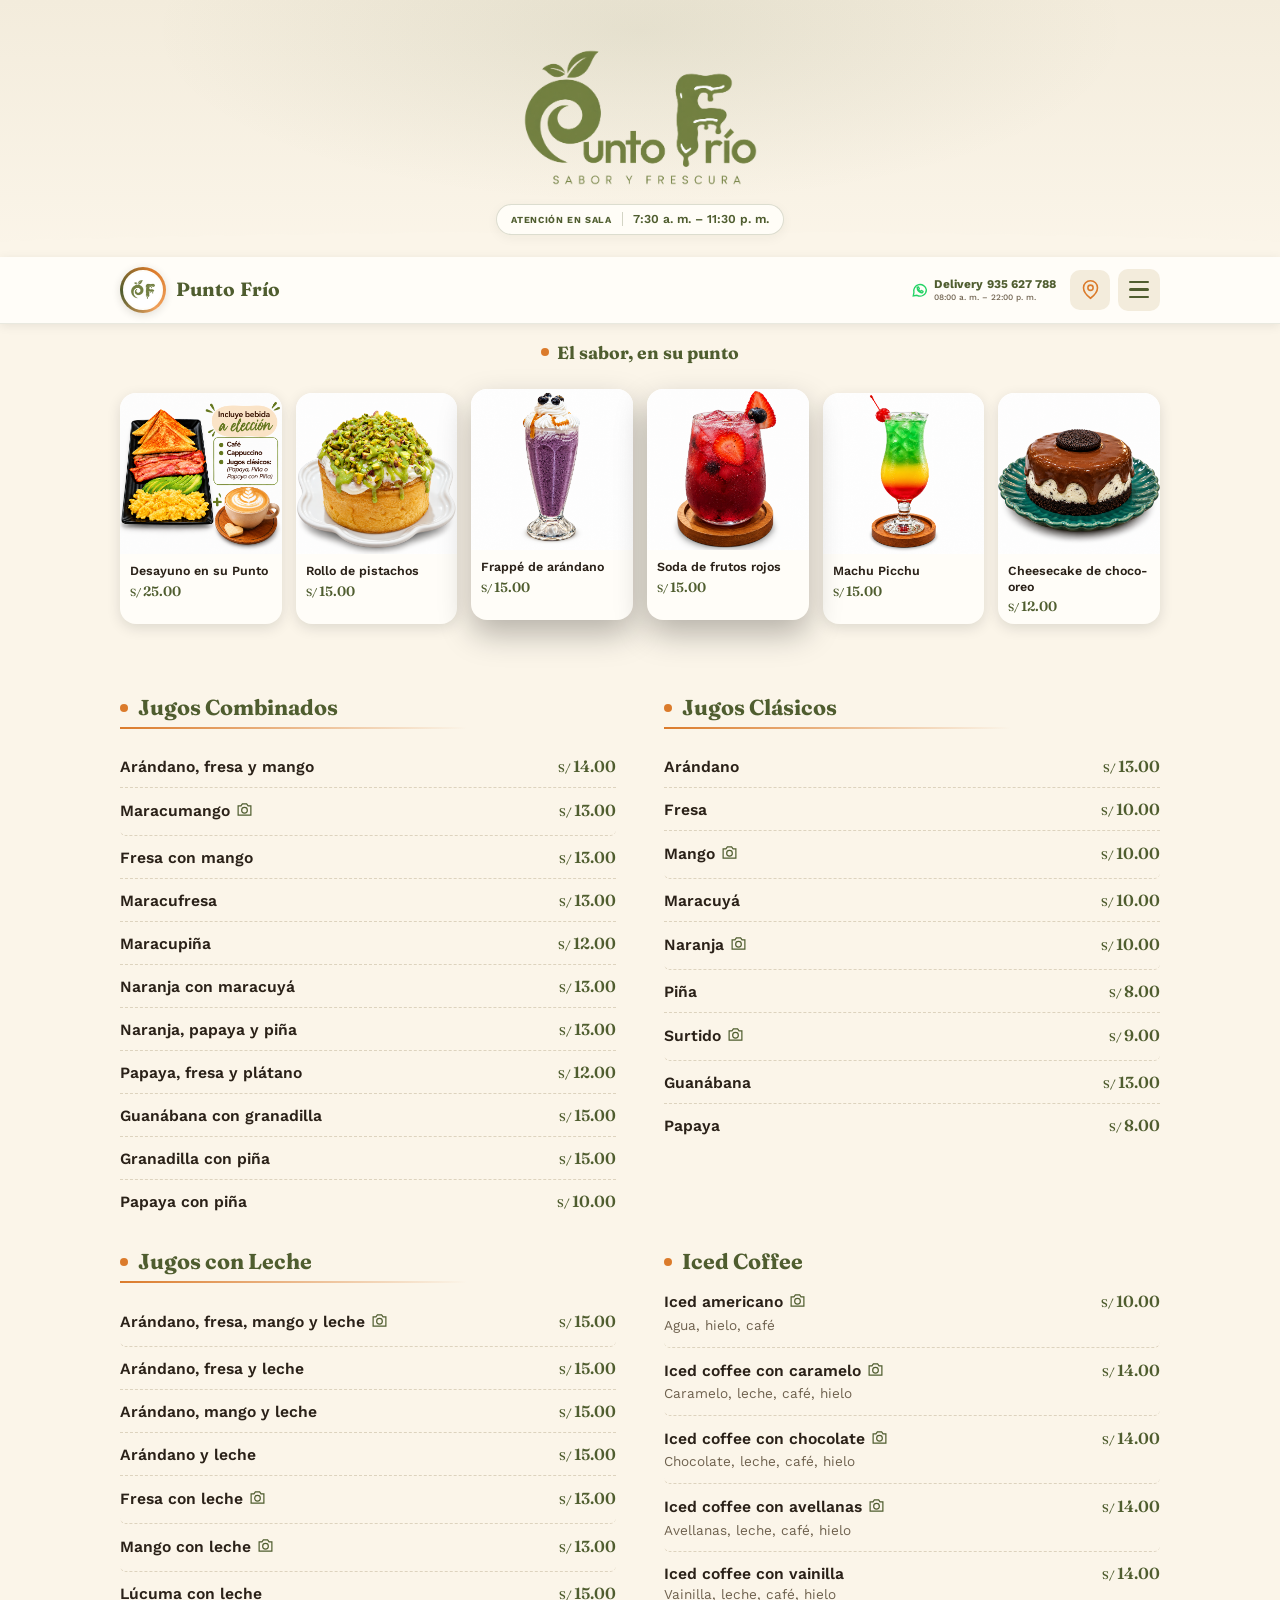
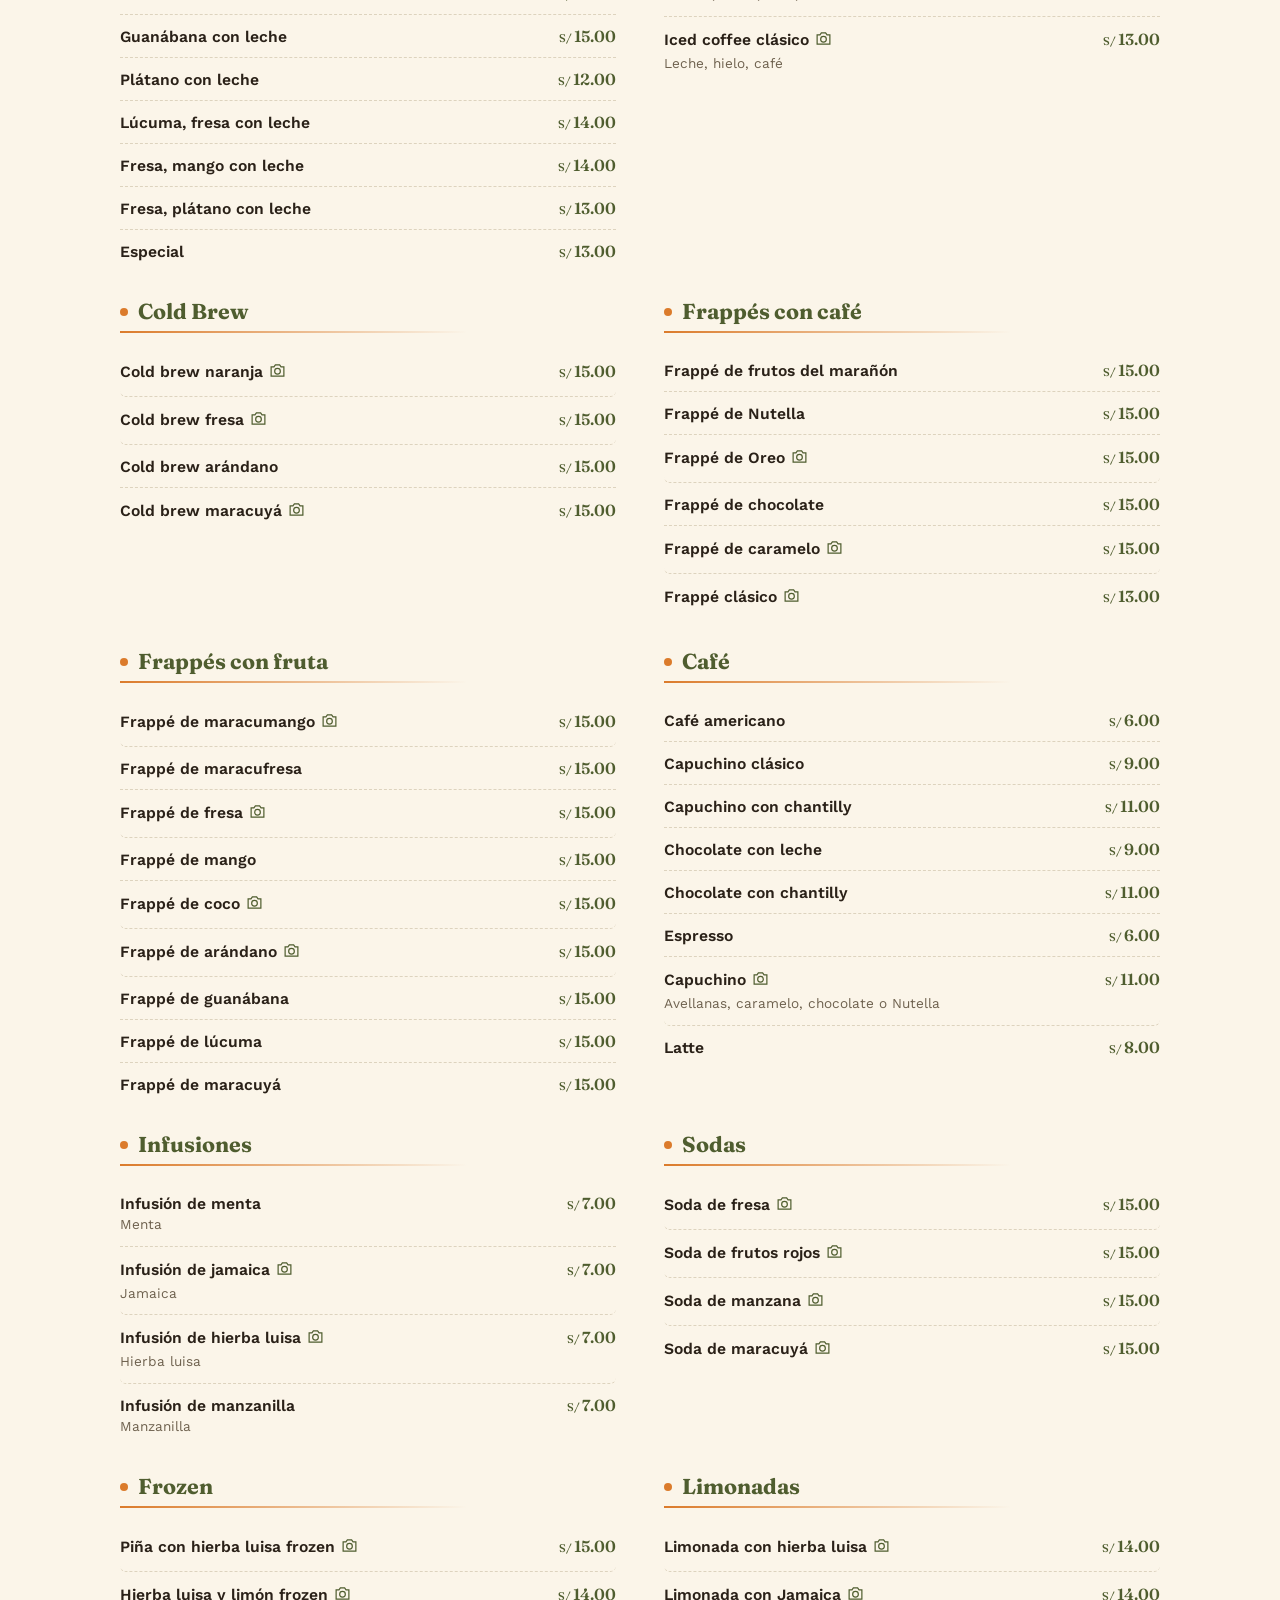
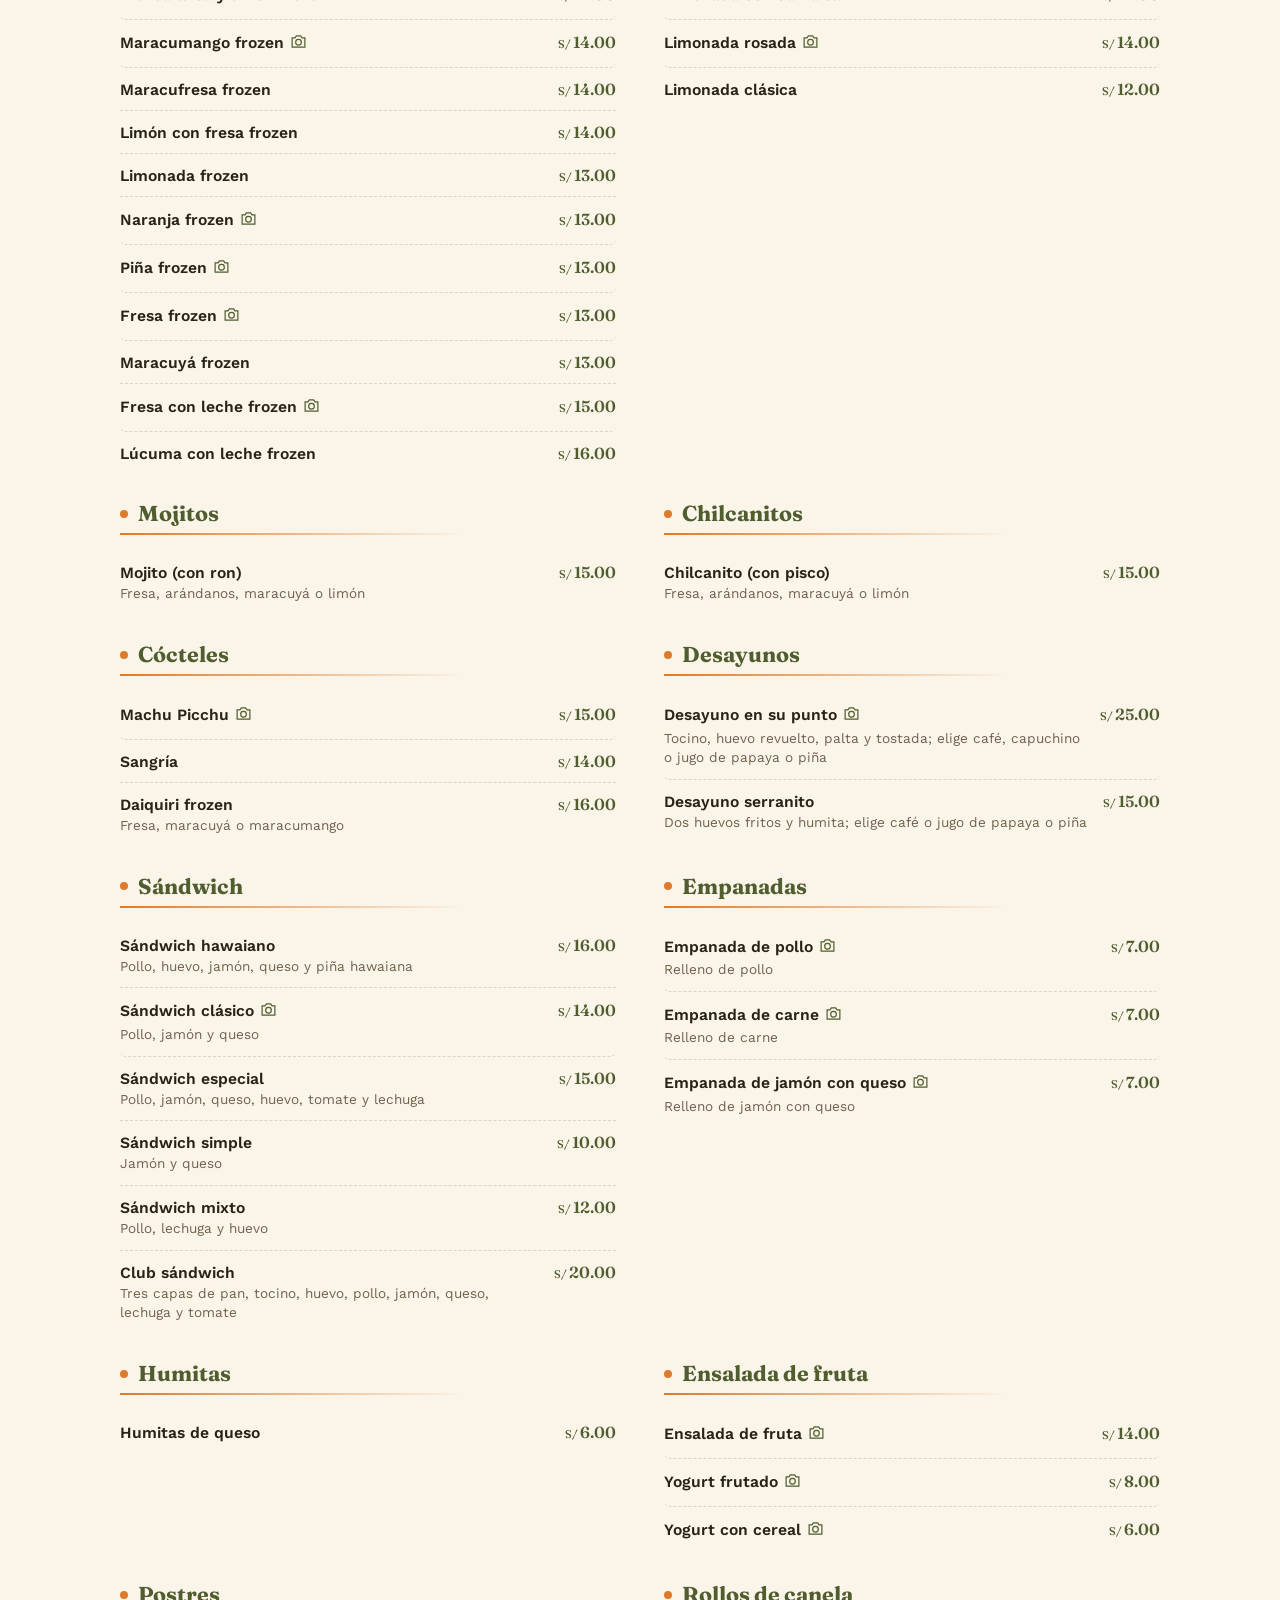
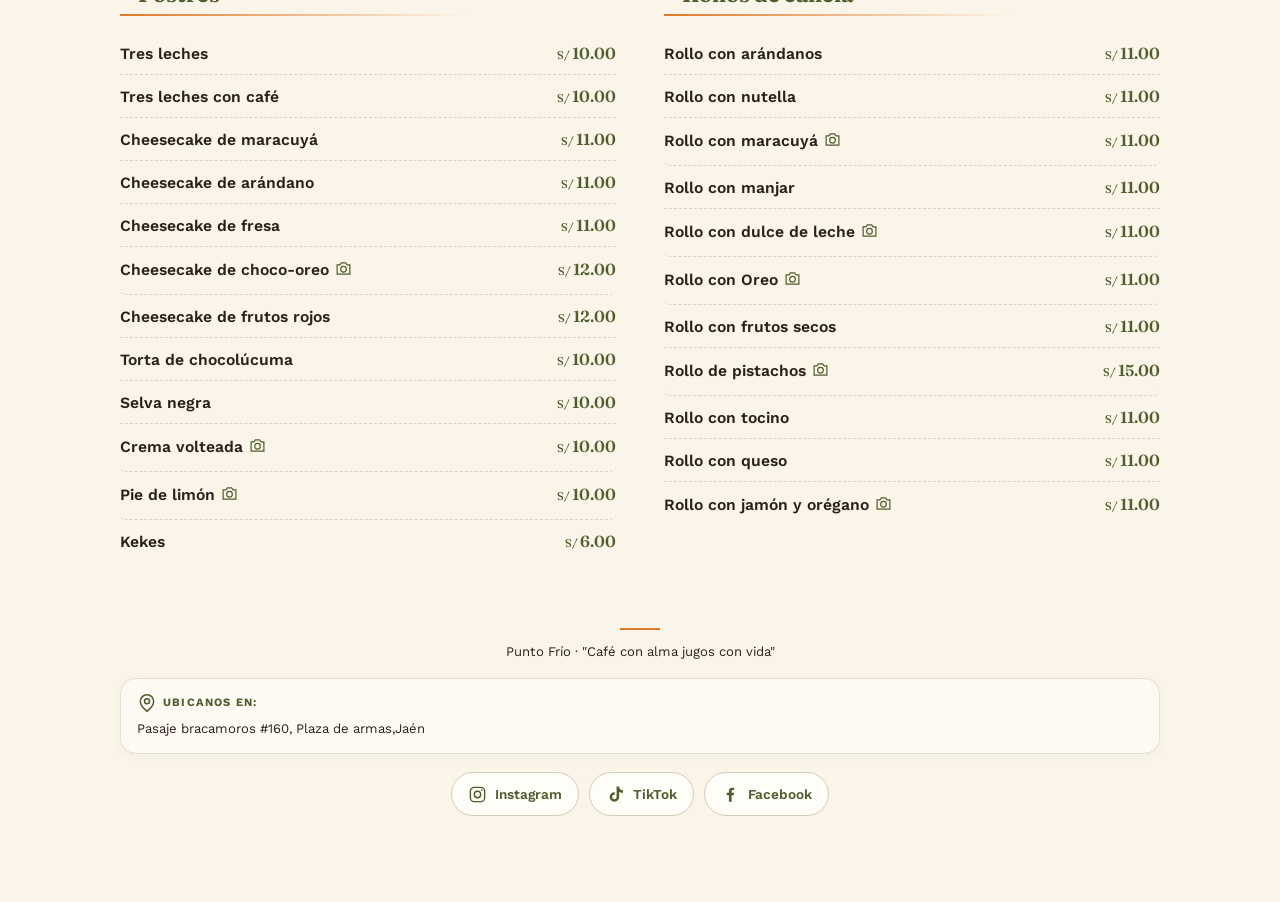
==== commit b18509b7: "estilos titulo" ====
--- a/index.html
+++ b/index.html
@@ -18,10 +18,10 @@
 
 <div class="hero">
   <div class="hero-brand">
-    <img src="LogoPuntoFrio.png" alt="Punto Frío - Sabor y frescura" style="width:min(150px,64vw);height:auto;object-fit:contain;border-radius:0;border:0;box-shadow:none;">
+    <img src="LogoPuntoFrio.png" alt="Punto Frío - Sabor y frescura">
   </div>
   <div class="hero-meta">
-    <p class="store-hours"><span class="store-hours-label">Atenci&oacute;n en sala</span><span>7:30 a. m.&ndash;23:30 p. m.</span></p>
+    <p class="store-hours"><span class="store-hours-label">Atenci&oacute;n en sala</span><span>7:30 a. m. &ndash; 11:30 p. m.</span></p>
   </div>
 </div>
 
@@ -30,6 +30,7 @@
     <button class="highlights-launcher" id="openHighlights" type="button" aria-label="Abrir fotos destacadas de Punto Fr&iacute;o" aria-haspopup="dialog" aria-controls="highlightsDialog" aria-expanded="false" title="Fotos destacadas">
       <img src="PF_logo.png" alt="">
     </button>
+    <span class="brand-name">Punto Frío</span>
   </div>
   <div class="topbar-contact" aria-label="Contacto y ubicaci&oacute;n">
     <a class="topbar-delivery" href="https://wa.me/51935627788" target="_blank" rel="noopener noreferrer" aria-label="Contactar a Punto Fr&iacute;o por WhatsApp para delivery">
--- a/menu.css
+++ b/menu.css
@@ -18,8 +18,10 @@
     padding-bottom:60px;
   }
   .hero{
-    background:radial-gradient(circle at 50% -10%, var(--green) 0%, var(--green-deep) 70%);
-    color:var(--cream);
+    background:
+      radial-gradient(ellipse at 50% 12%, rgba(79,93,47,.09) 0%, rgba(79,93,47,0) 54%),
+      linear-gradient(180deg, var(--cream-2) 0%, var(--cream) 100%);
+    color:var(--olive-deep);
     text-align:center;
     padding:12px 16px 22px;
     position:relative;
@@ -63,6 +65,7 @@
     position:sticky; top:0; z-index:60;
     background:var(--paper);
     box-shadow:0 2px 10px rgba(0,0,0,0.08);
+    border-bottom:1px solid rgba(79,93,47,.12);
     display:flex;
     align-items:center;
     justify-content:space-between;
@@ -138,18 +141,34 @@
     flex-direction:row;
     align-items:center;
     justify-content:center;
-    gap:0;
+    gap:10px;
     margin:2px auto 0;
-    padding:4px 10px;
-    border:1px solid rgba(79,93,47,.24);
+    padding:7px 14px;
+    border:1px solid rgba(79,93,47,.2);
     border-radius:999px;
-    background:rgba(255,253,248,.88);
-    color:#4F5D2F;
-    font-size:.68rem;
+    background:rgba(255,253,248,.94);
+    color:var(--olive-deep);
+    font-size:.76rem;
     line-height:1.2;
-  }
-  .store-hours-label{font-size:.64rem;font-weight:700;}
-  .store-hours-label::after{content:"·";margin:0 7px;color:var(--orange);}
+    box-shadow:0 3px 12px rgba(42,33,24,.05);
+    white-space:nowrap;
+  }
+  .store-hours-label{
+    font-size:.58rem;
+    font-weight:700;
+    letter-spacing:.07em;
+    text-transform:uppercase;
+  }
+  .store-hours-label::after{
+    content:"";
+    display:inline-block;
+    width:1px;
+    height:14px;
+    margin-left:10px;
+    vertical-align:-3px;
+    background:rgba(79,93,47,.25);
+  }
+  .store-hours > span:last-child{font-weight:600;}
   .hero-brand,
   .hero-meta{
     position:relative;
@@ -157,7 +176,18 @@
     display:flex;
     justify-content:center;
   }
-  .hero-brand img{display:block; margin:0 auto 4px;}
+  .hero-brand{height:190px; overflow:hidden; align-items:flex-start;}
+  .hero-brand img{
+    display:block;
+    width:min(250px,75vw);
+    height:auto;
+    margin:0 auto;
+    transform:translateY(-22px);
+    object-fit:contain;
+    border:0;
+    border-radius:0;
+    box-shadow:none;
+  }
   .hero-meta{
     flex-wrap:wrap;
     align-items:center;
@@ -166,6 +196,20 @@
   }
   .hero-meta .store-hours,
   .hero-meta .seasonal-label{margin:0;}
+  .topbar .brand .brand-name{
+    font-family:'Fraunces',serif;
+    font-size:1.2rem;
+    line-height:1;
+    letter-spacing:.1px;
+    color:var(--olive-deep);
+    white-space:nowrap;
+  }
+  @media(max-width:560px){
+    .hero{padding-top:6px; padding-bottom:20px;}
+    .hero-brand{height:170px;}
+    .hero-brand img{width:min(220px,76vw); transform:translateY(-18px);}
+    .topbar .brand .brand-name{display:none;}
+  }
   .hamburger{
     width:42px; height:42px;
     border-radius:10px;
@@ -789,4 +833,4 @@
   .highlight-stage{height:min(52dvh,520px);min-height:220px;border-radius:14px;}
   .highlight-nav{width:38px;height:38px;}
   .highlights-albums{gap:12px;}
-}+}
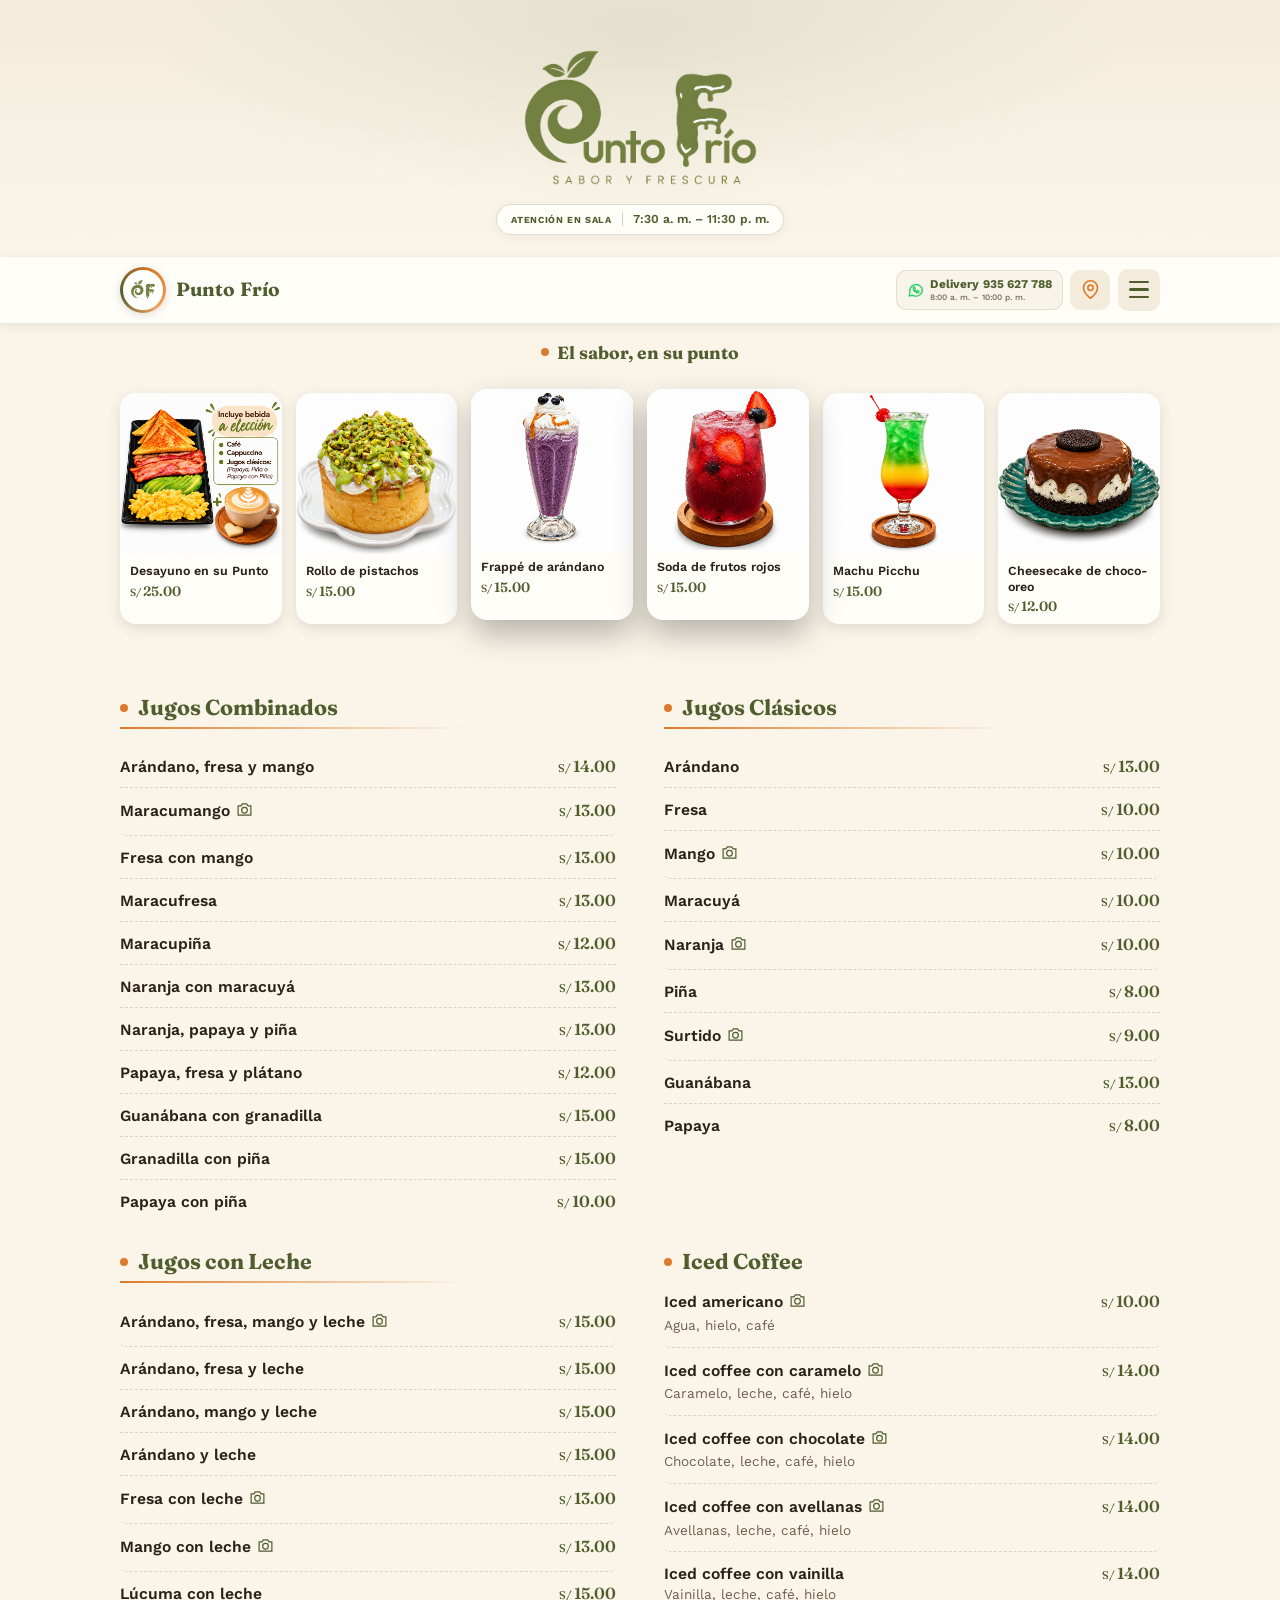
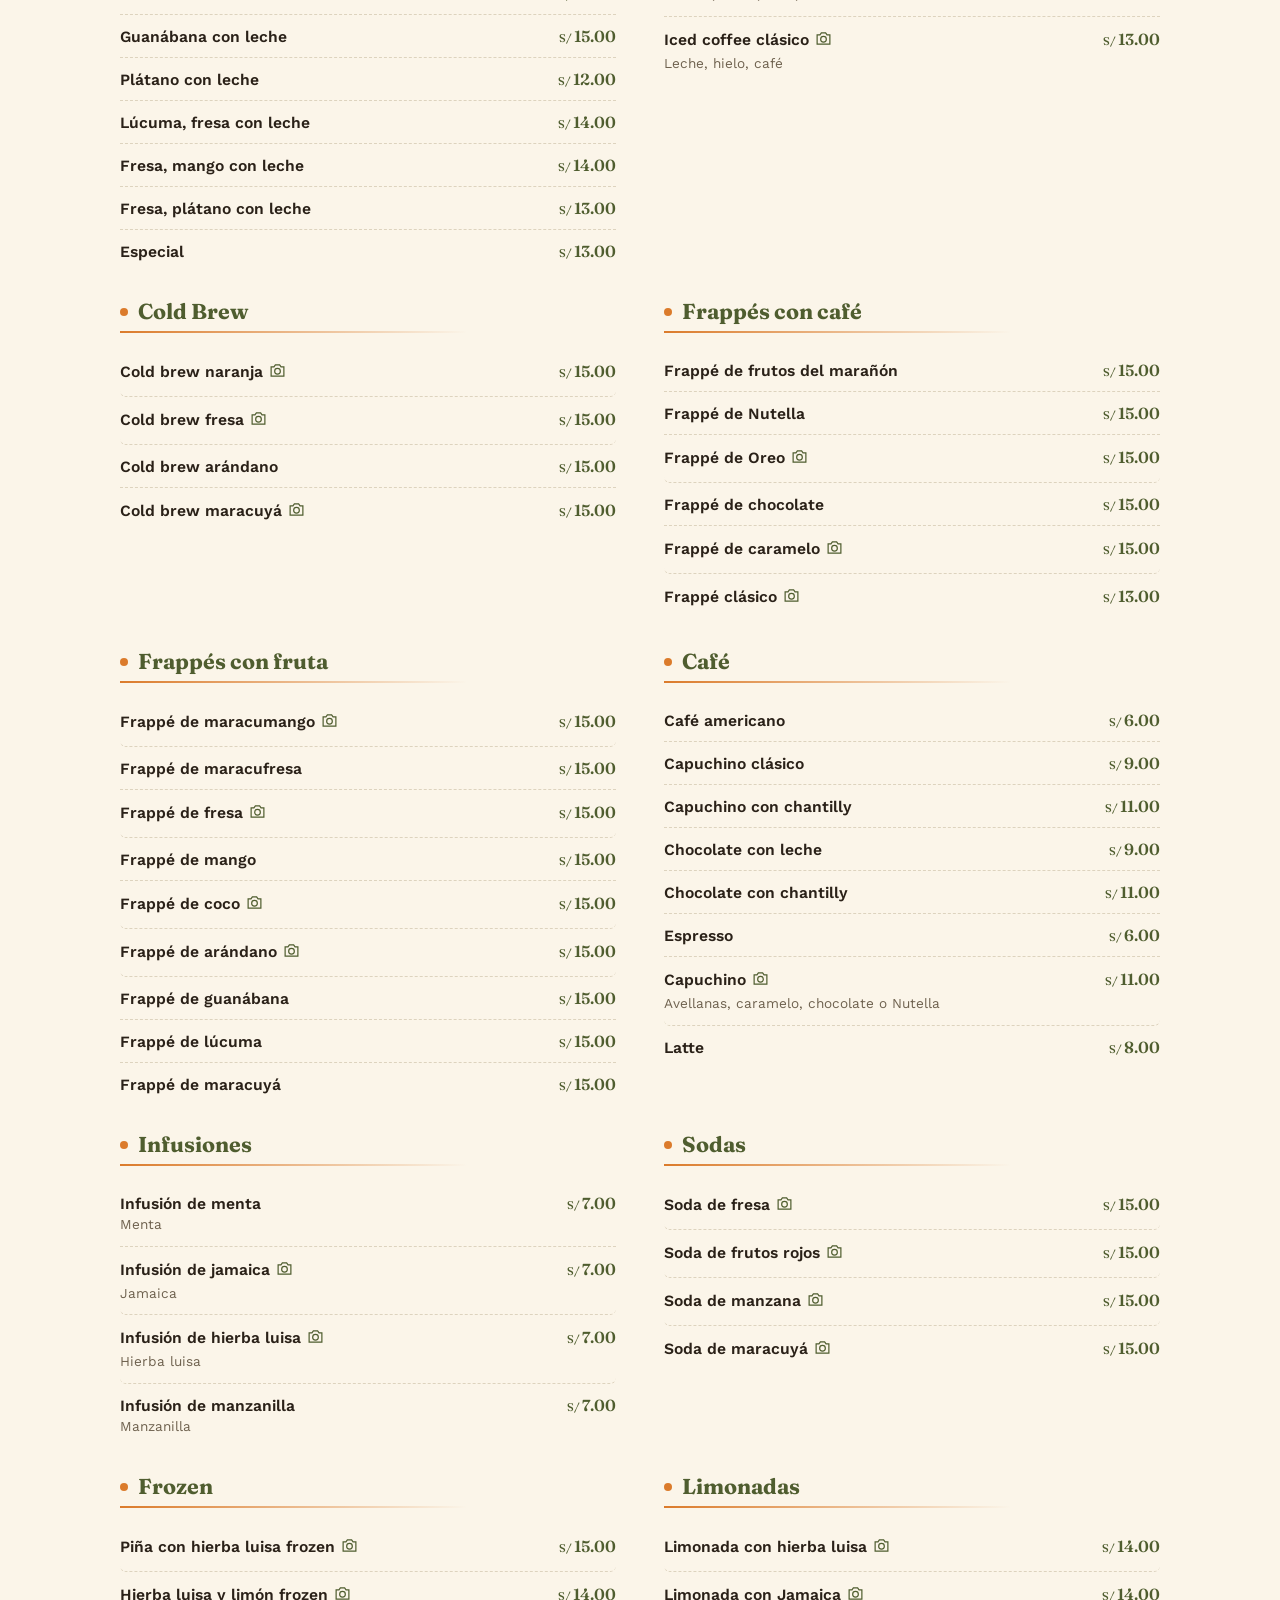
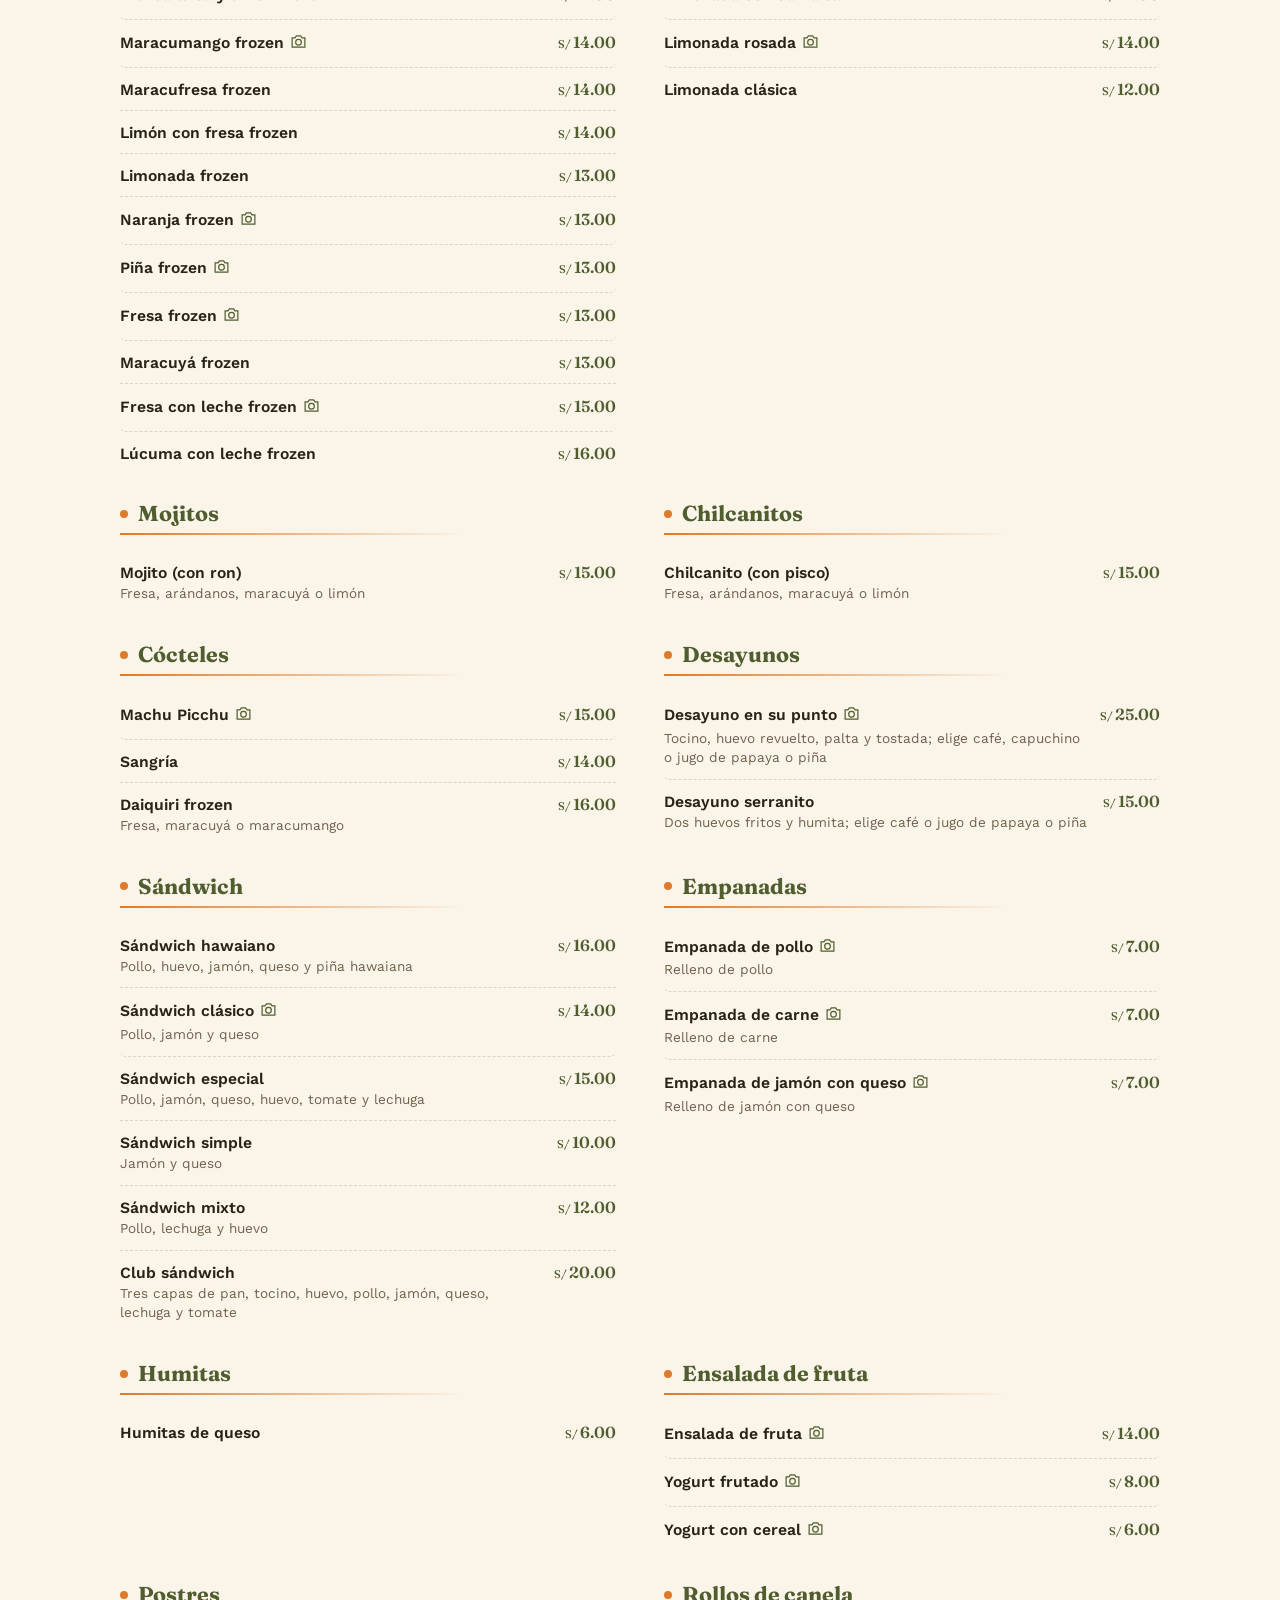
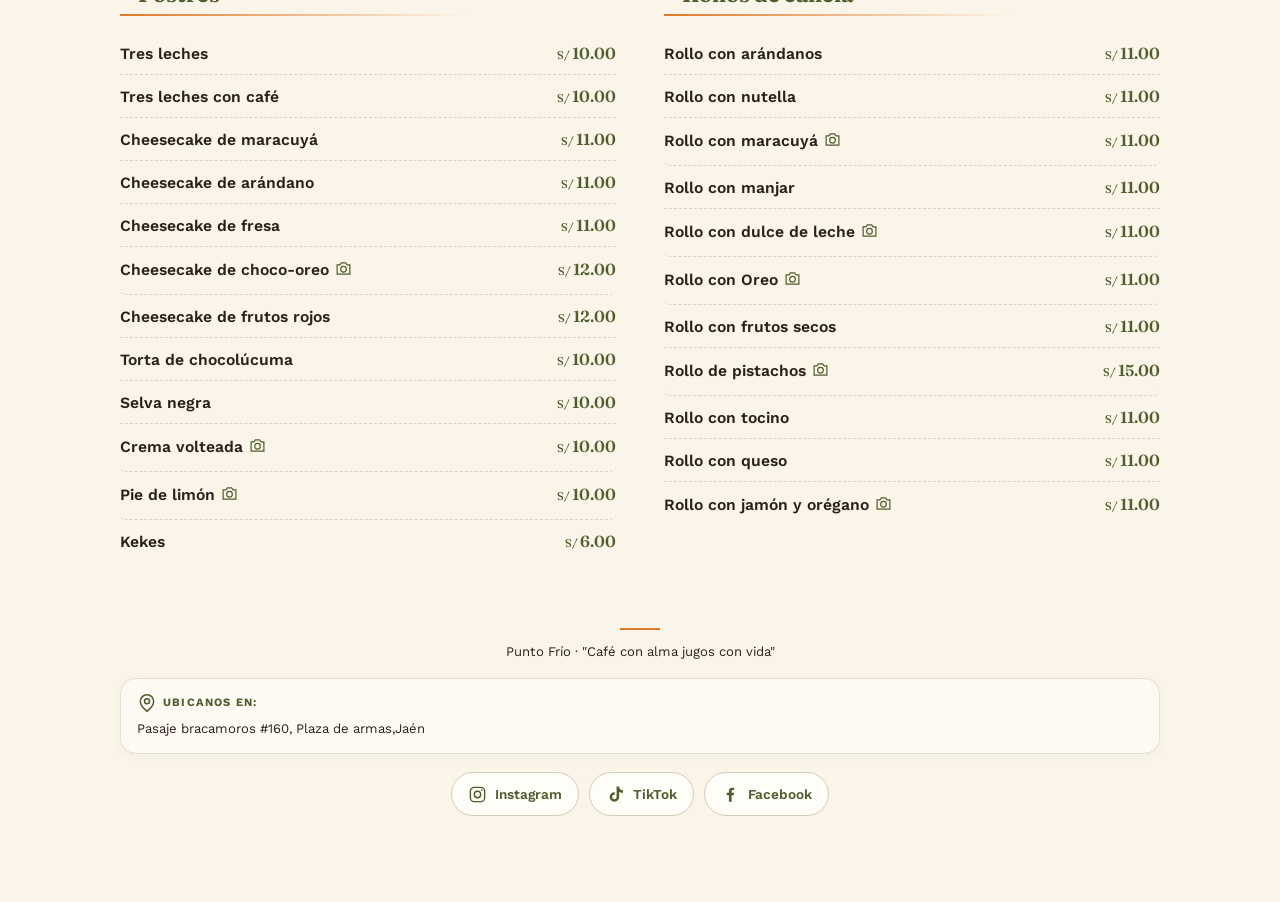
==== commit dcd2338f: "Pulir barra de delivery" ====
--- a/index.html
+++ b/index.html
@@ -40,7 +40,7 @@
           <span class="topbar-delivery-prefix">Delivery</span>
           <span>935 627 788</span>
         </span>
-        <span class="topbar-delivery-hours">08:00 a. m. &ndash; 22:00 p. m.</span>
+        <span class="topbar-delivery-hours">8:00 a. m. &ndash; 10:00 p. m.</span>
       </span>
     </a>
     <a class="topbar-location" href="https://maps.app.goo.gl/sq9azFtNWfjnHmBv8" target="_blank" rel="noopener noreferrer" aria-label="Abrir ubicaci&oacute;n de Punto Fr&iacute;o en Google Maps" title="Ver ubicaci&oacute;n">
--- a/menu.css
+++ b/menu.css
@@ -99,13 +99,17 @@
     align-items:center;
     gap:5px;
     min-height:40px;
-    padding:0 7px;
+    padding:0 10px;
     border-radius:10px;
+    border:1px solid rgba(79,93,47,.14);
+    background:rgba(243,236,220,.52);
     color:var(--olive-deep);
     font-weight:700;
     text-decoration:none;
     white-space:nowrap;
-  }
+    transition:background .18s ease,border-color .18s ease;
+  }
+  .topbar-delivery:hover{background:var(--cream-2);border-color:rgba(79,93,47,.24);}
   .topbar-delivery .whatsapp-icon{width:18px;height:18px;flex:0 0 auto;color:#25D366;}
   .topbar-delivery-info{display:flex;flex-direction:column;align-items:flex-start;gap:2px;}
   .topbar-delivery-line{display:flex;align-items:center;gap:4px;font-size:.74rem;line-height:1.1;}
@@ -127,6 +131,8 @@
   @media(max-width:420px){.topbar-delivery-prefix{display:none;}}
   @media(max-width:380px){
     .topbar{padding-left:10px;padding-right:10px;}
+    .topbar .brand{gap:6px;}
+    .topbar .brand .brand-name{font-size:.9rem;letter-spacing:-.25px;}
     .topbar-contact{gap:4px;margin-right:4px;}
     .topbar-delivery{gap:3px;padding-left:3px;padding-right:3px;}
     .topbar-delivery-line{font-size:.68rem;}
@@ -208,7 +214,7 @@
     .hero{padding-top:6px; padding-bottom:20px;}
     .hero-brand{height:170px;}
     .hero-brand img{width:min(220px,76vw); transform:translateY(-18px);}
-    .topbar .brand .brand-name{display:none;}
+    .topbar .brand .brand-name{font-size:1rem;}
   }
   .hamburger{
     width:42px; height:42px;
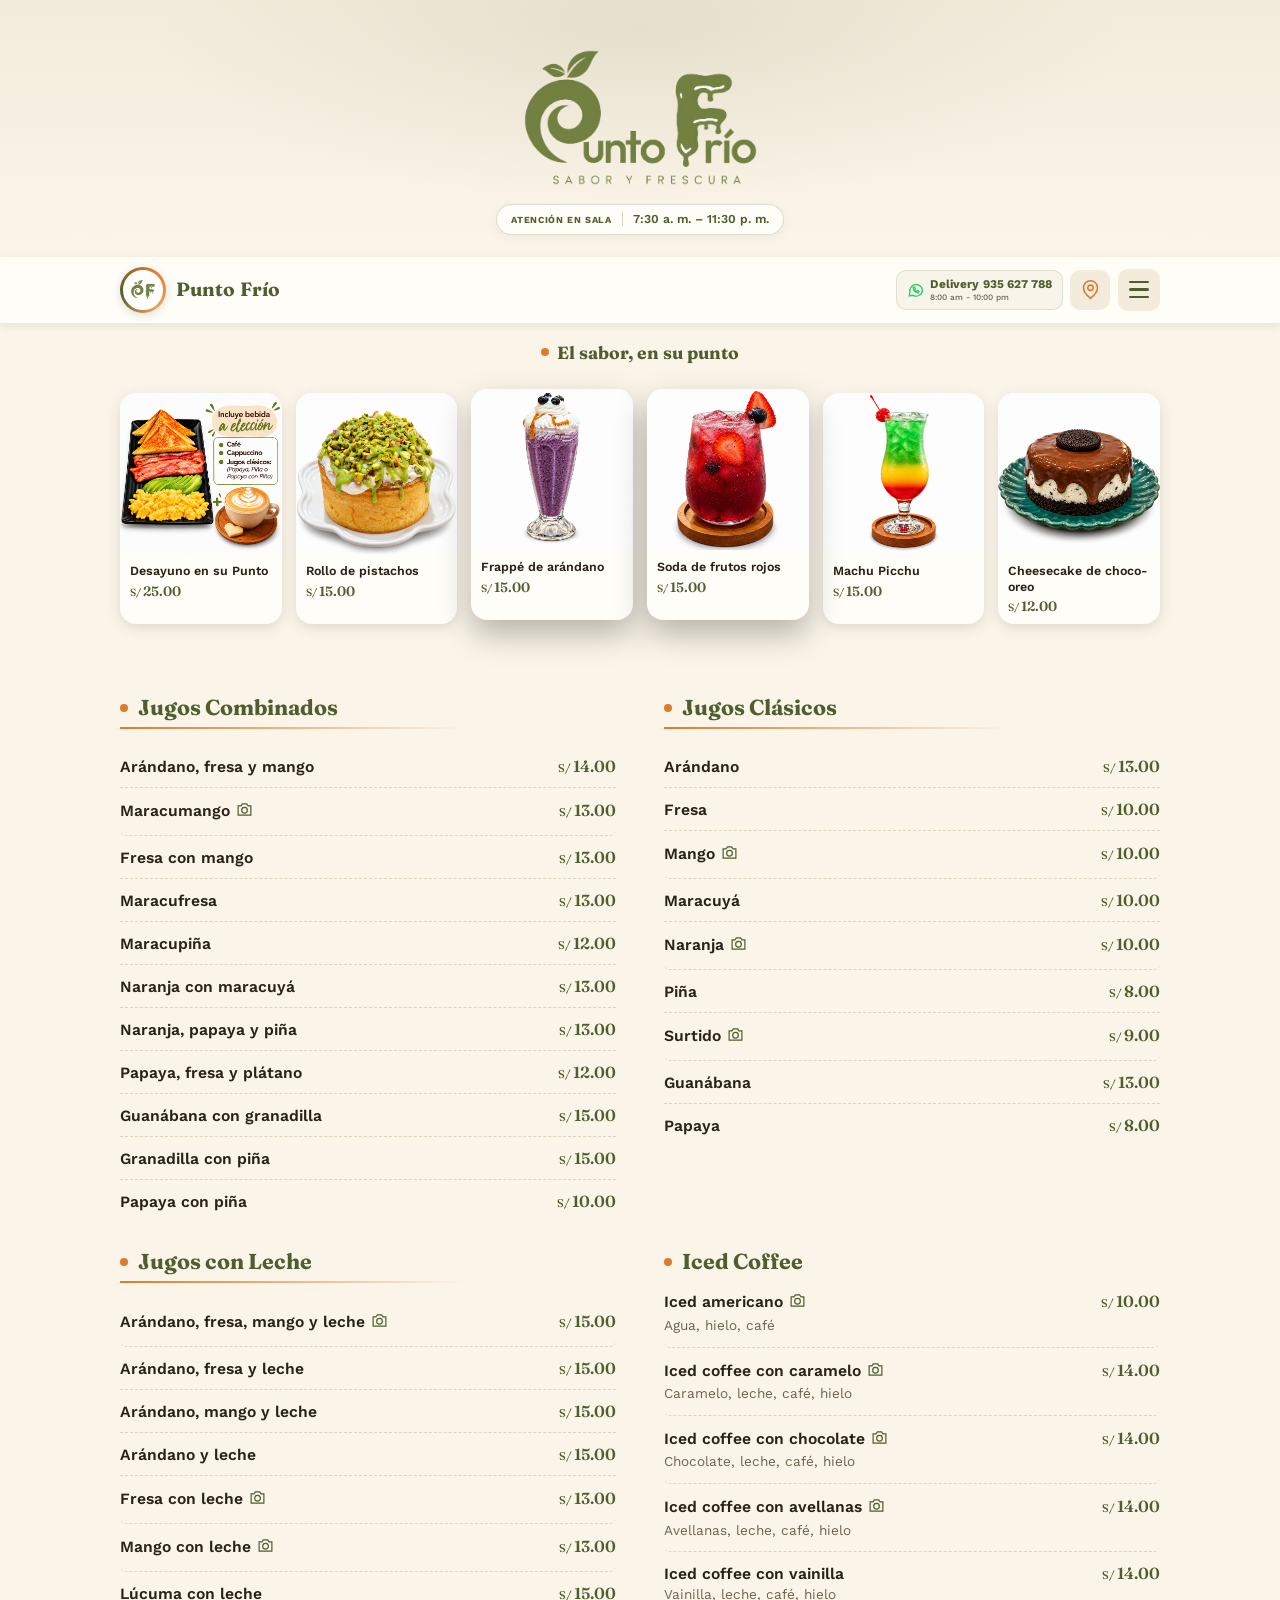
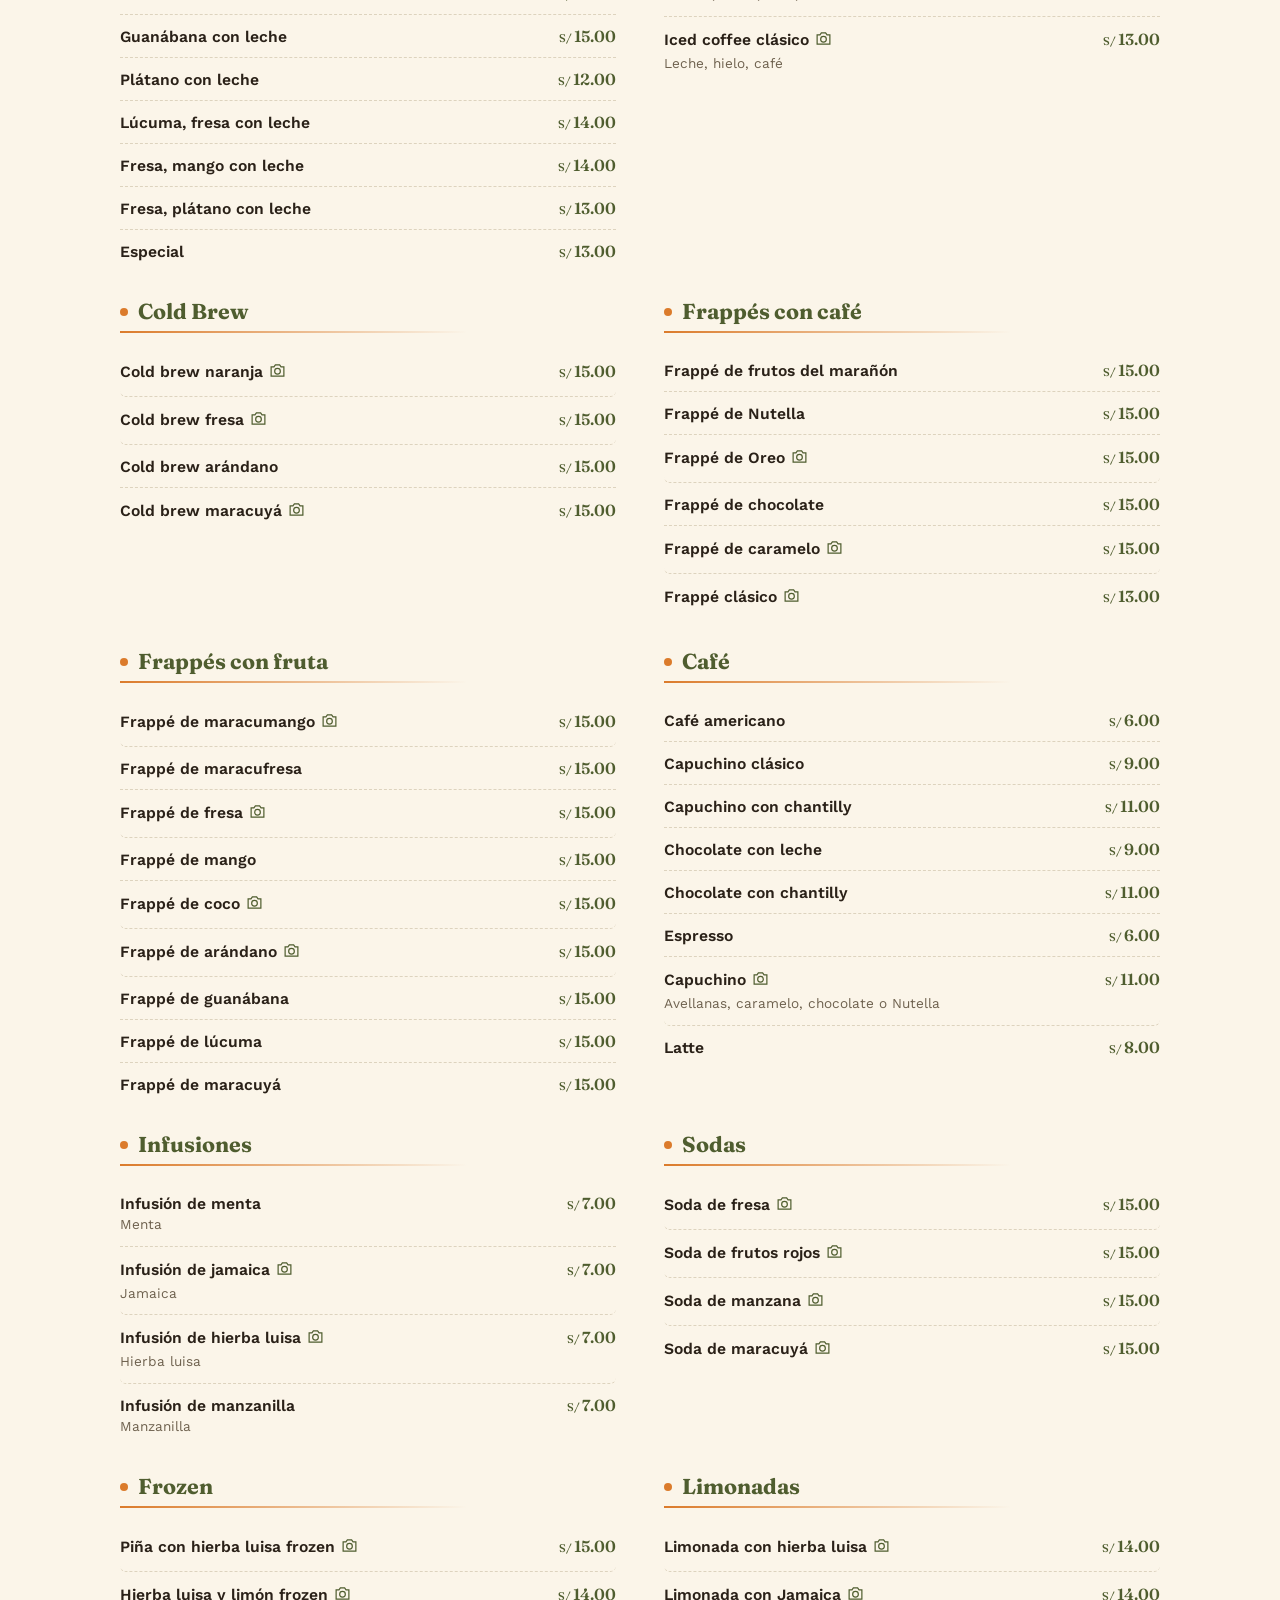
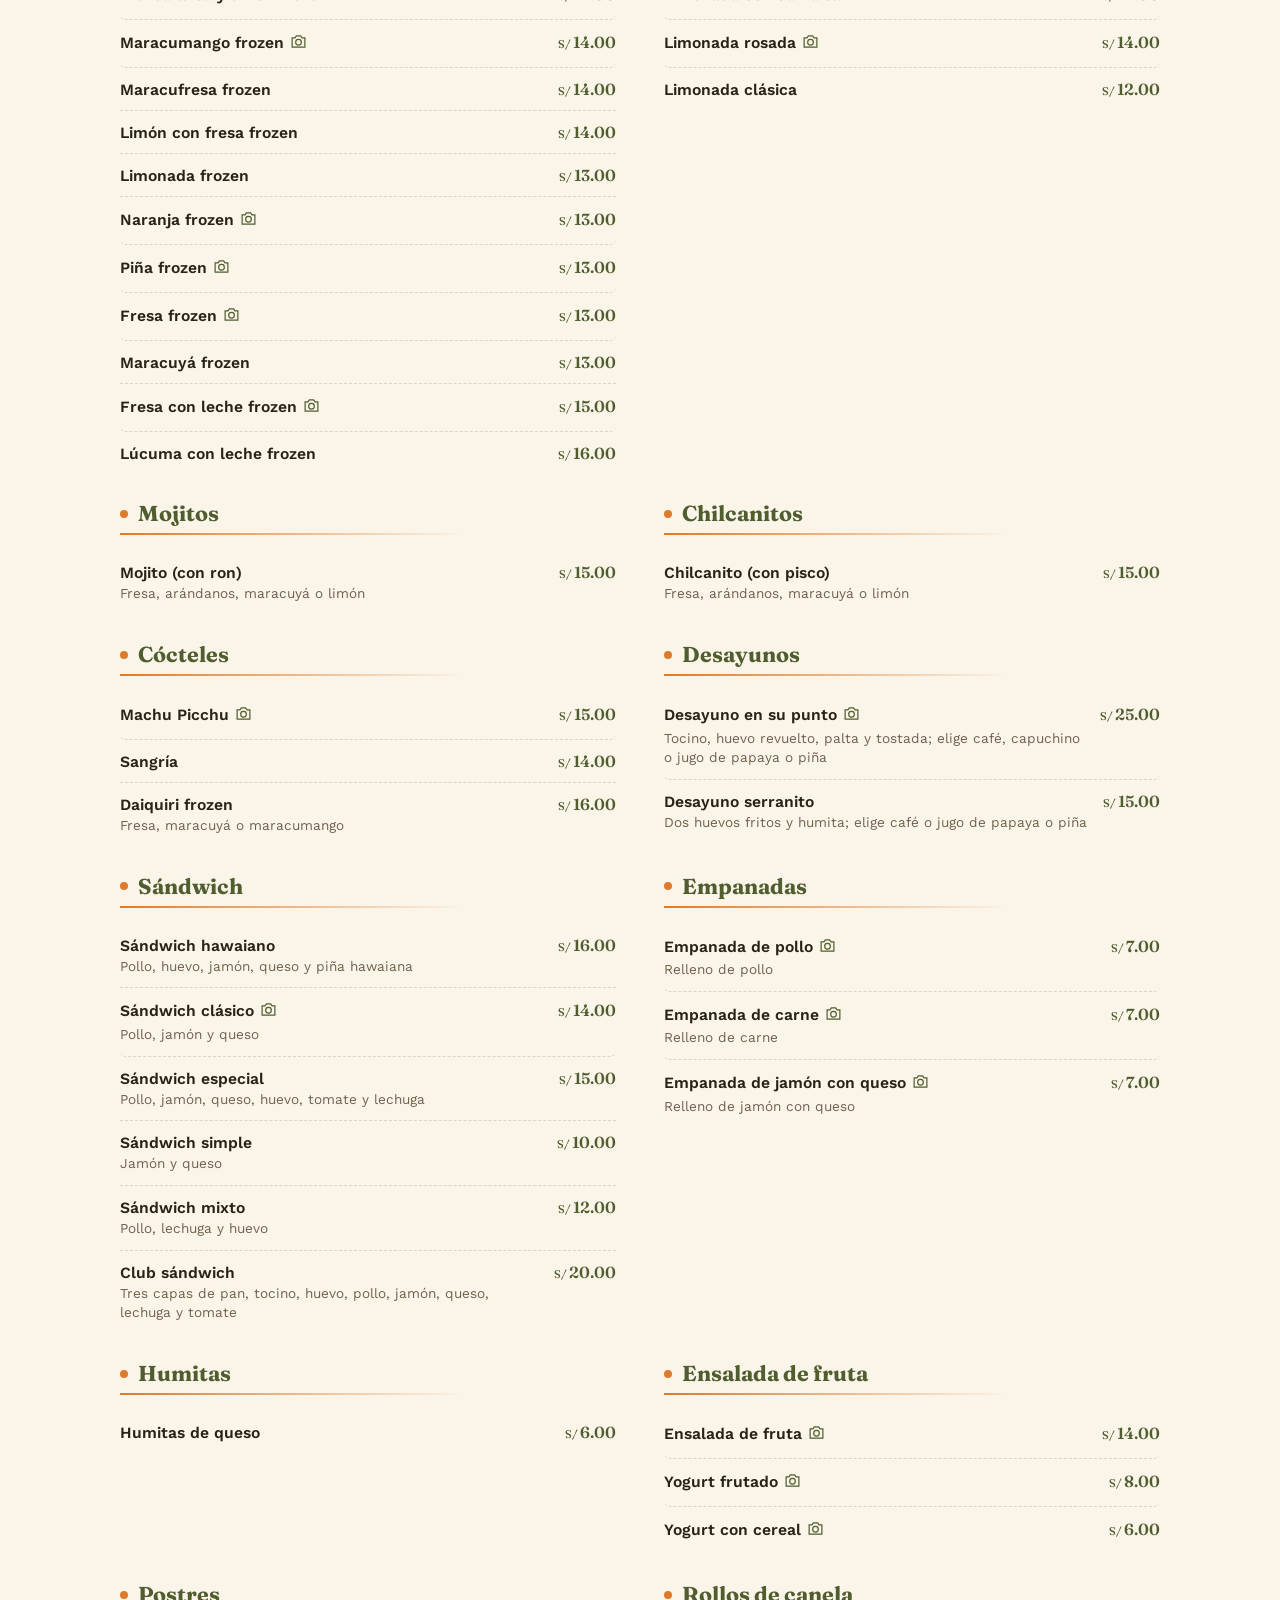
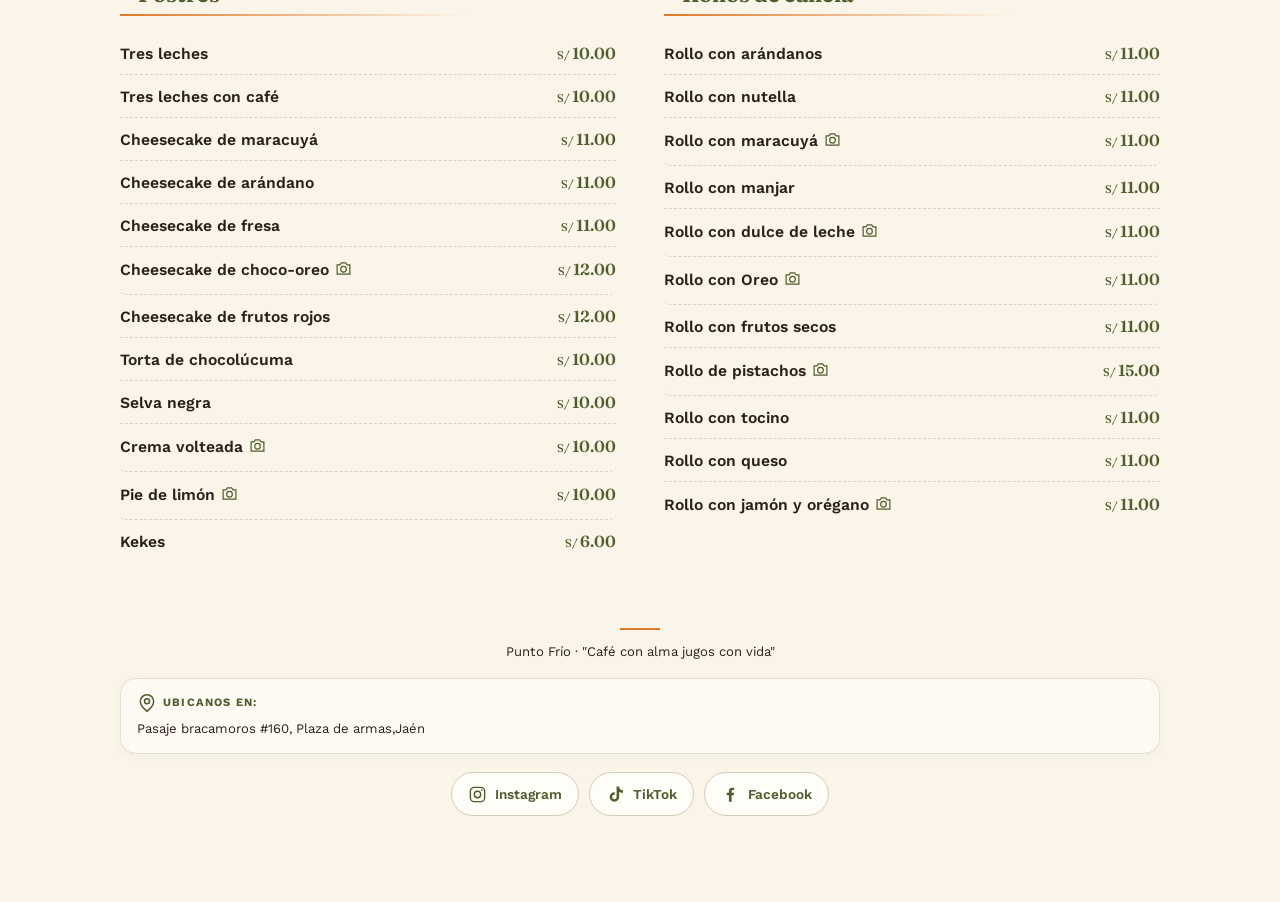
==== commit d1803ba5: "Ajustar barra móvil Punto Frío" ====
--- a/index.html
+++ b/index.html
@@ -40,7 +40,7 @@
           <span class="topbar-delivery-prefix">Delivery</span>
           <span>935 627 788</span>
         </span>
-        <span class="topbar-delivery-hours">8:00 a. m. &ndash; 10:00 p. m.</span>
+        <span class="topbar-delivery-hours">8:00 am - 10:00 pm</span>
       </span>
     </a>
     <a class="topbar-location" href="https://maps.app.goo.gl/sq9azFtNWfjnHmBv8" target="_blank" rel="noopener noreferrer" aria-label="Abrir ubicaci&oacute;n de Punto Fr&iacute;o en Google Maps" title="Ver ubicaci&oacute;n">
--- a/menu.css
+++ b/menu.css
@@ -131,12 +131,12 @@
   @media(max-width:420px){.topbar-delivery-prefix{display:none;}}
   @media(max-width:380px){
     .topbar{padding-left:10px;padding-right:10px;}
-    .topbar .brand{gap:6px;}
-    .topbar .brand .brand-name{font-size:.9rem;letter-spacing:-.25px;}
-    .topbar-contact{gap:4px;margin-right:4px;}
-    .topbar-delivery{gap:3px;padding-left:3px;padding-right:3px;}
-    .topbar-delivery-line{font-size:.68rem;}
-    .topbar-delivery-hours{font-size:.46rem;letter-spacing:-.1px;}
+    .topbar .brand{gap:4px;}
+    .topbar .brand .brand-name{font-size:.86rem;letter-spacing:-.25px;}
+    .topbar-contact{gap:3px;margin-right:2px;}
+    .topbar-delivery{gap:2px;padding-left:4px;padding-right:4px;}
+    .topbar-delivery-line{font-size:.64rem;}
+    .topbar-delivery-hours{font-size:.43rem;letter-spacing:-.1px;}
     .topbar-location{width:34px;height:34px;}
     .topbar .hamburger{width:38px;height:38px;}
   }
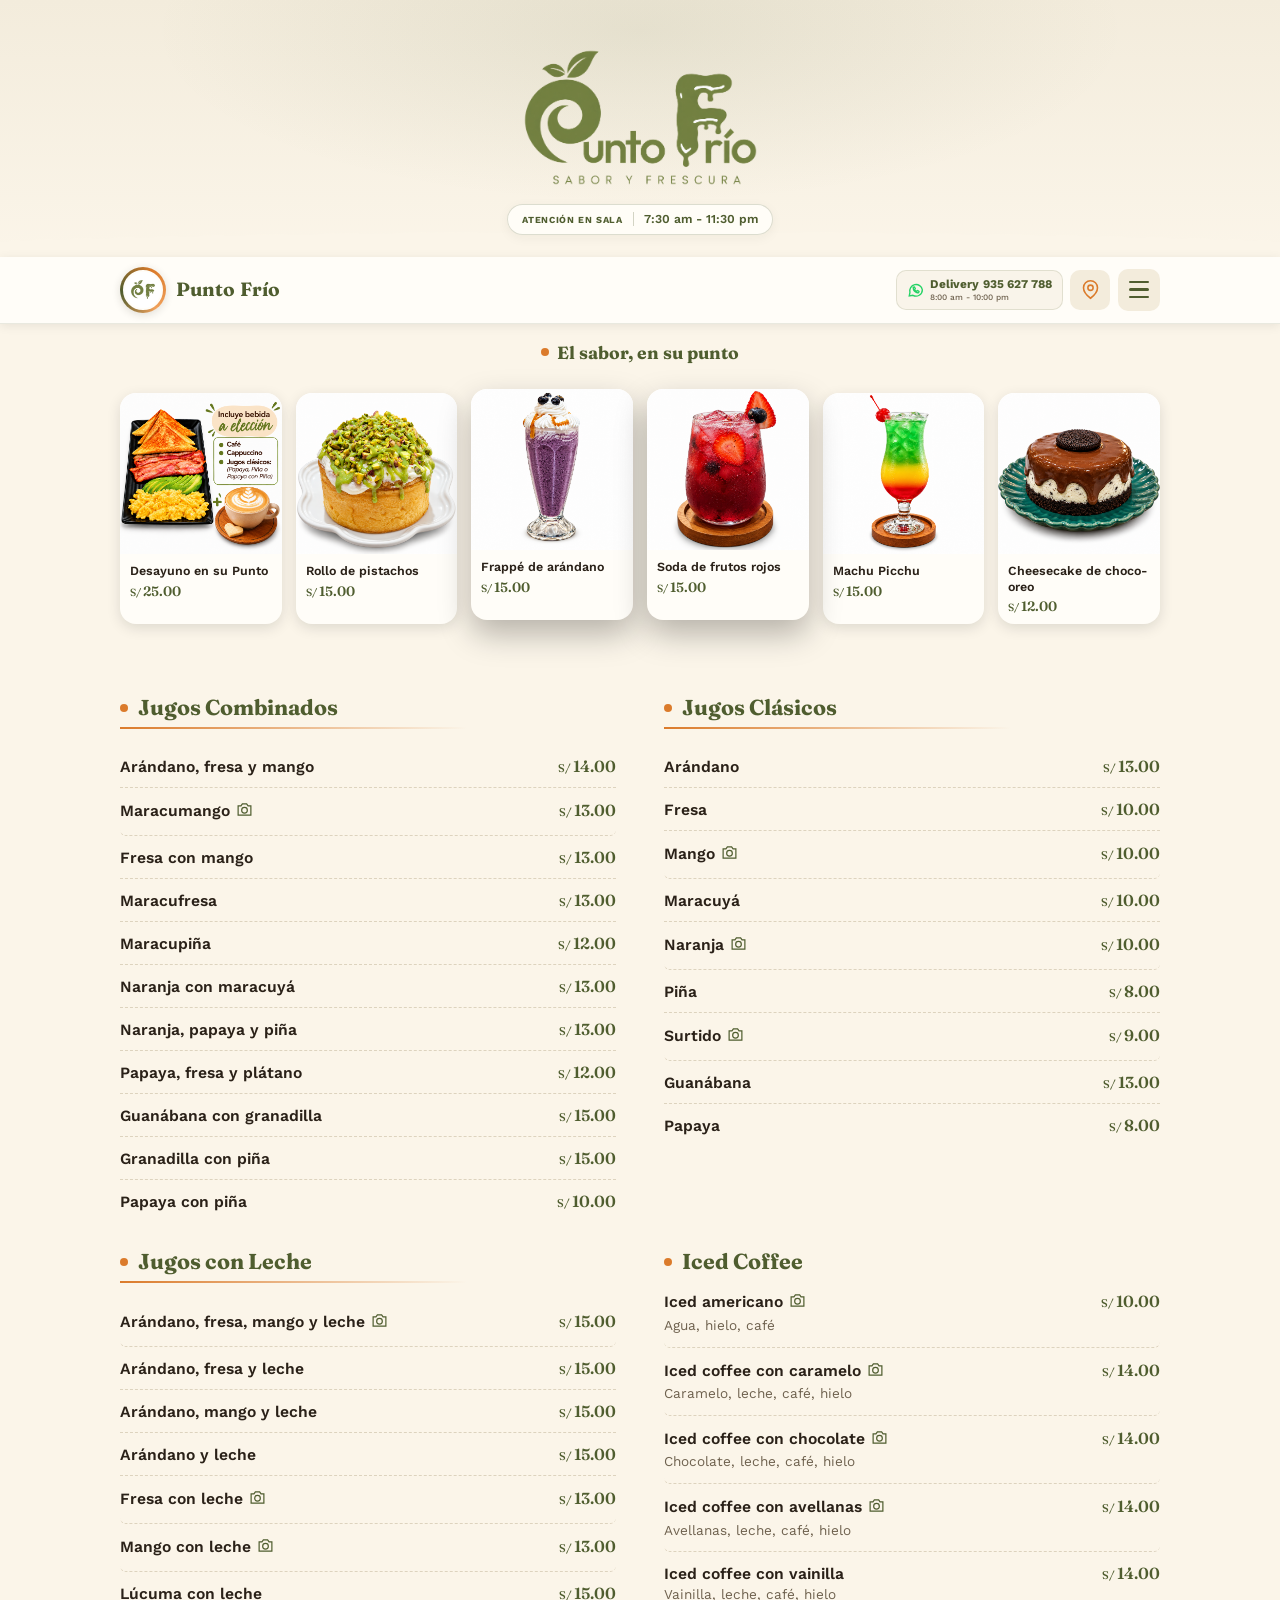
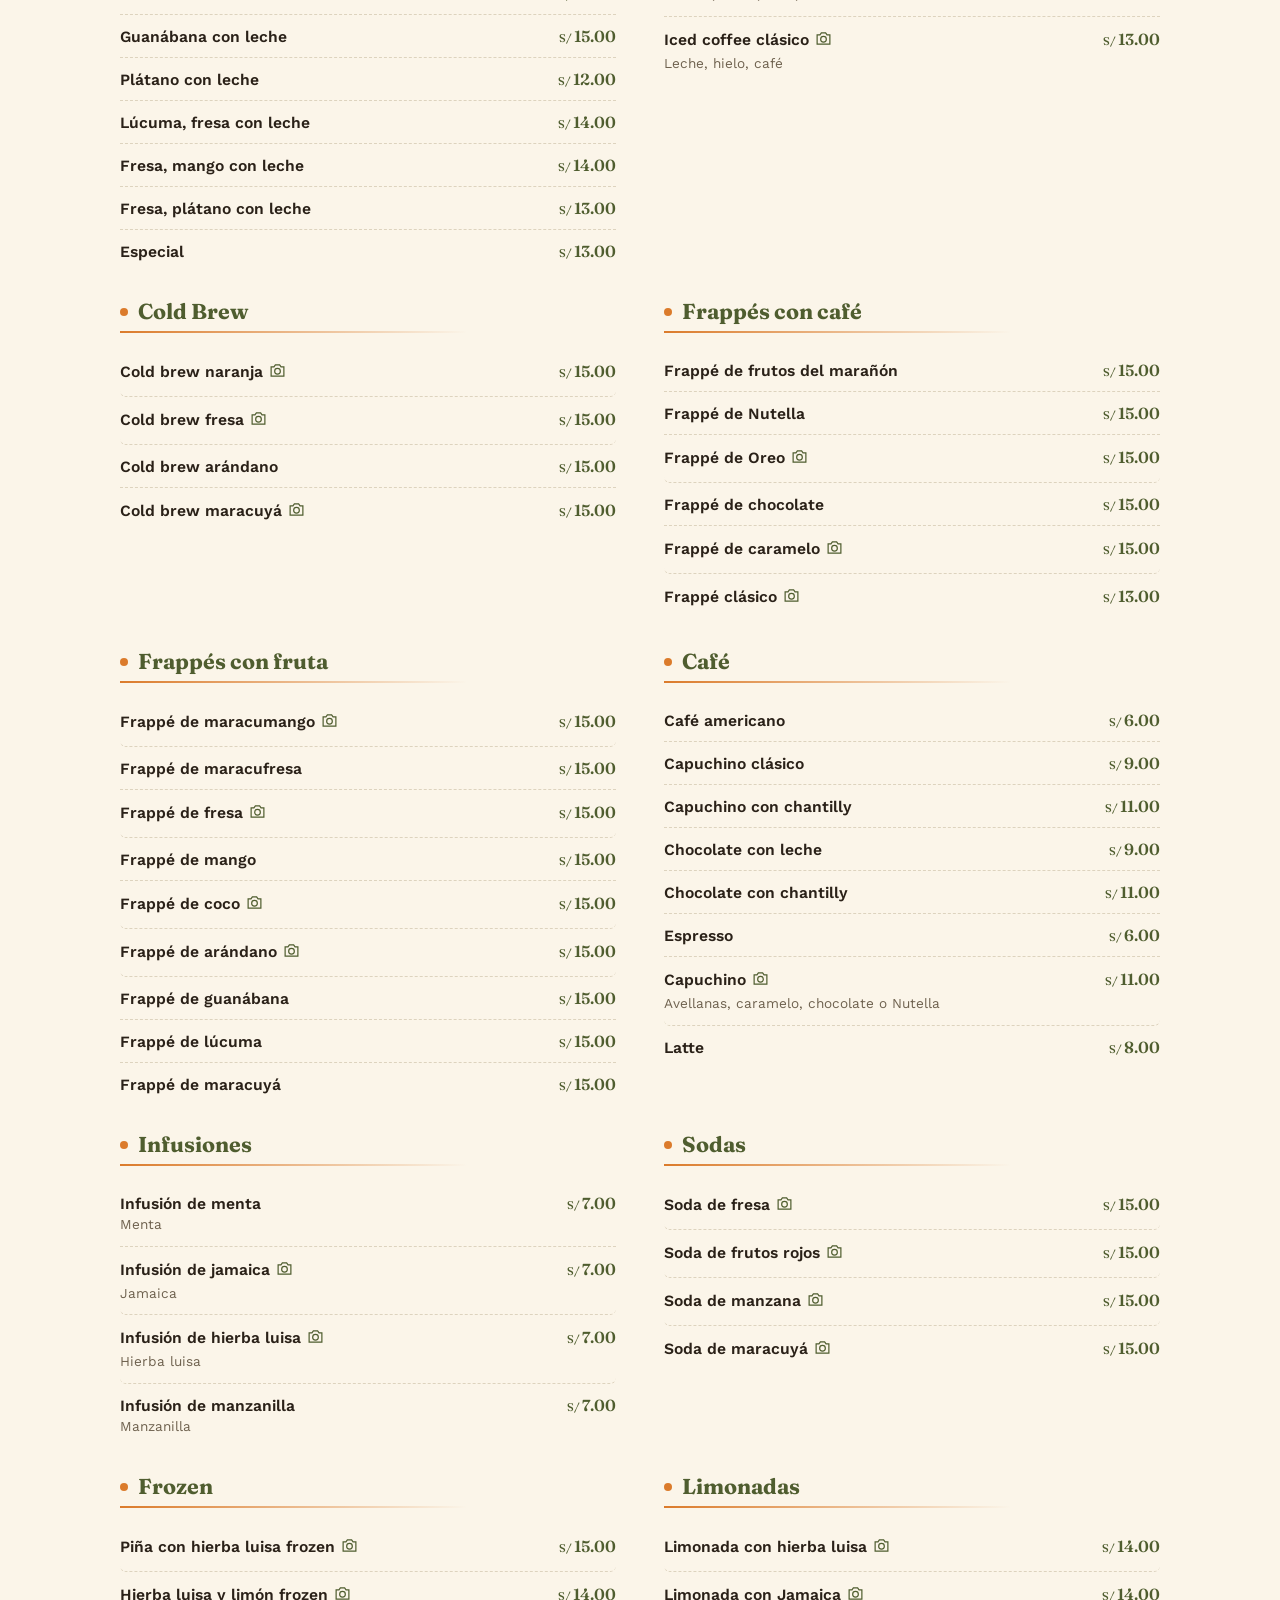
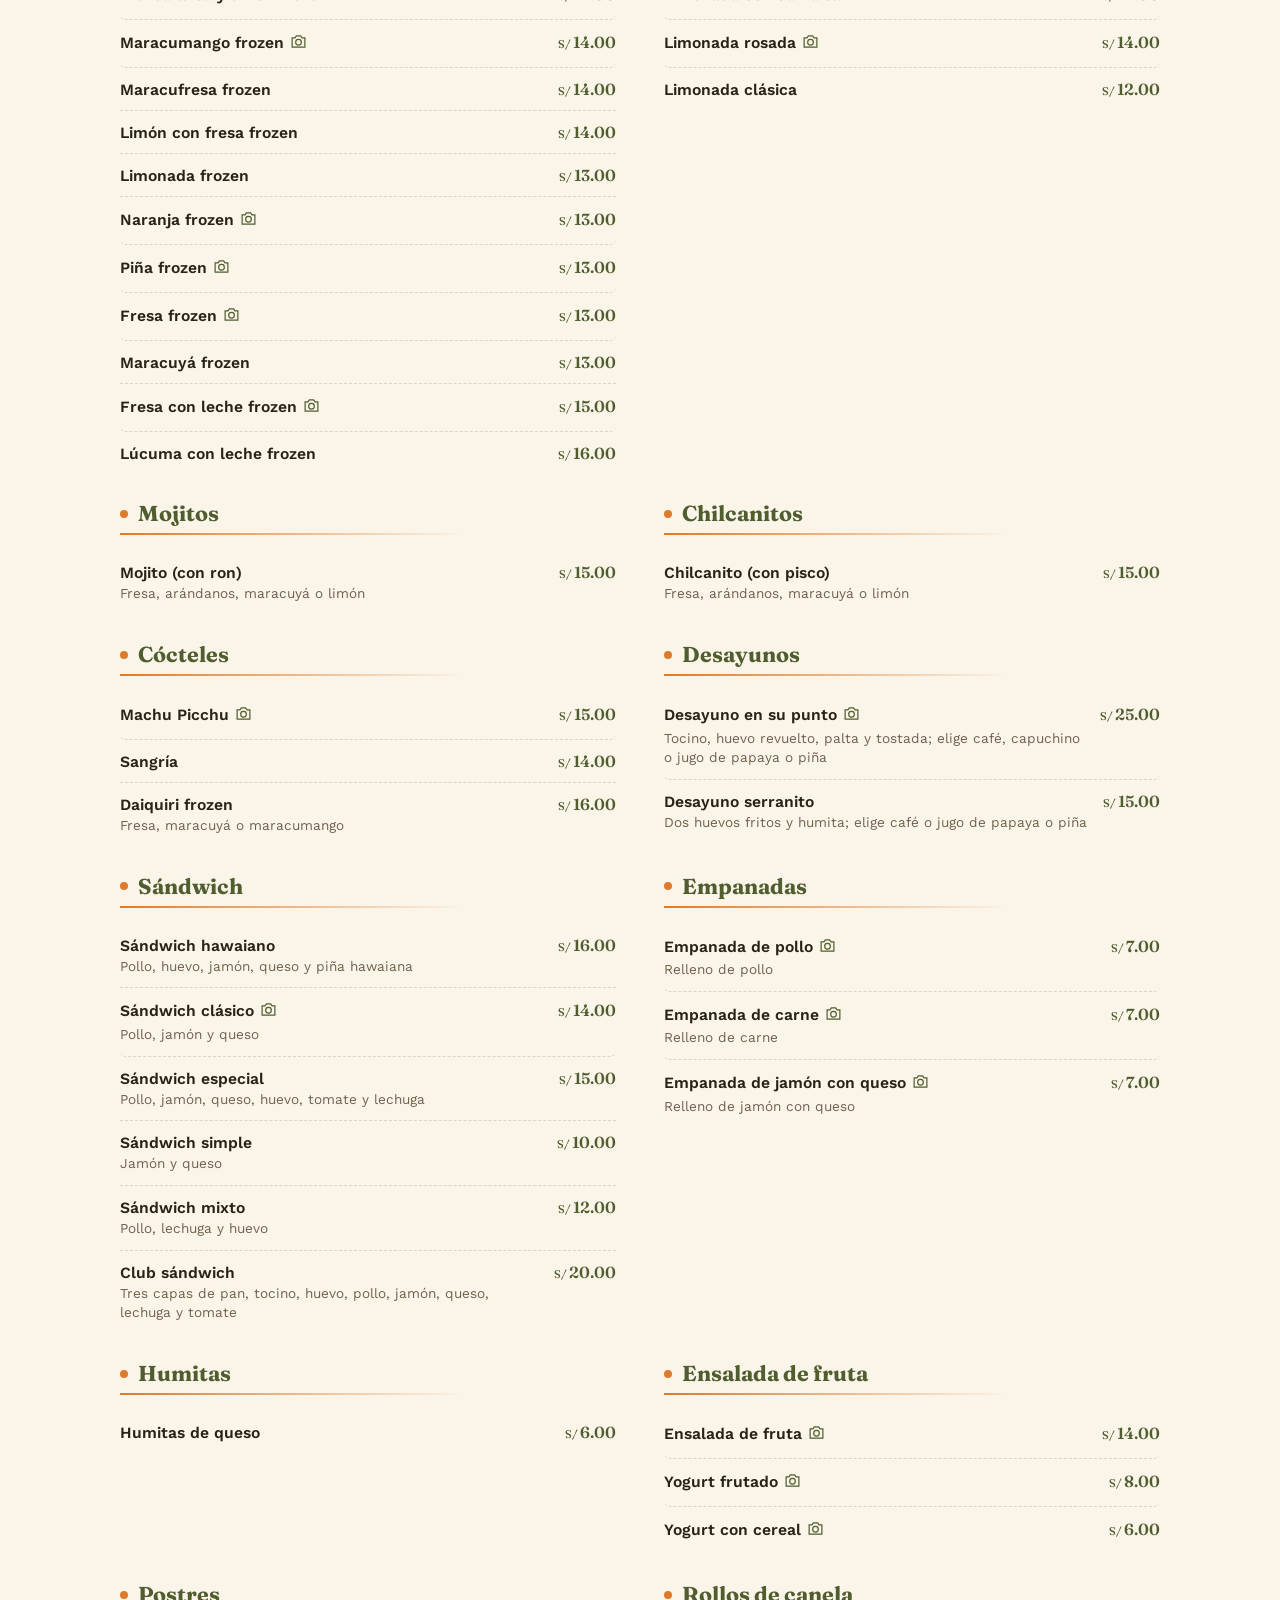
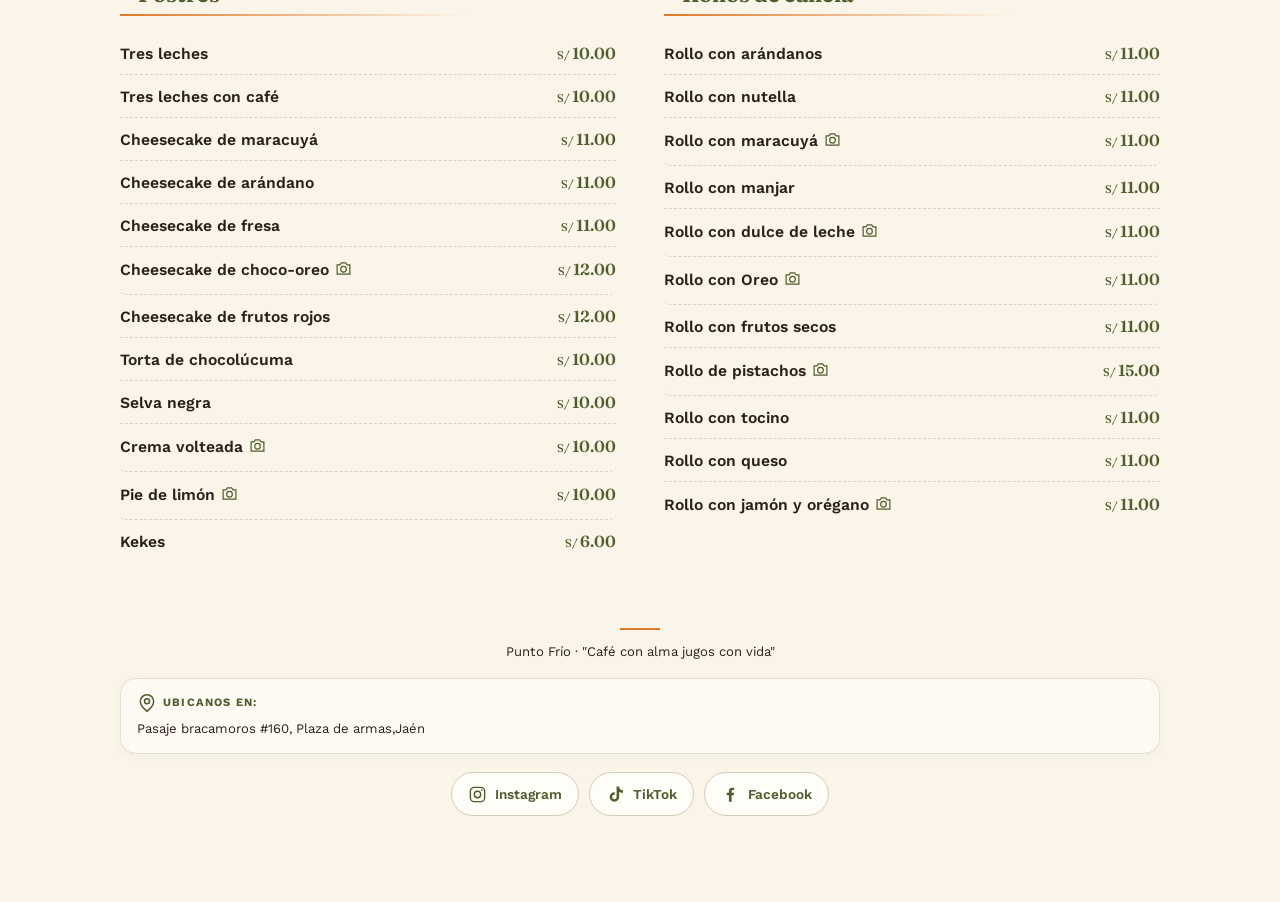
==== commit 72bb5f2f: "Unificar formato am pm de atención" ====
--- a/index.html
+++ b/index.html
@@ -21,7 +21,7 @@
     <img src="LogoPuntoFrio.png" alt="Punto Frío - Sabor y frescura">
   </div>
   <div class="hero-meta">
-    <p class="store-hours"><span class="store-hours-label">Atenci&oacute;n en sala</span><span>7:30 a. m. &ndash; 11:30 p. m.</span></p>
+    <p class="store-hours"><span class="store-hours-label">Atenci&oacute;n en sala</span><span>7:30 am - 11:30 pm</span></p>
   </div>
 </div>
 
